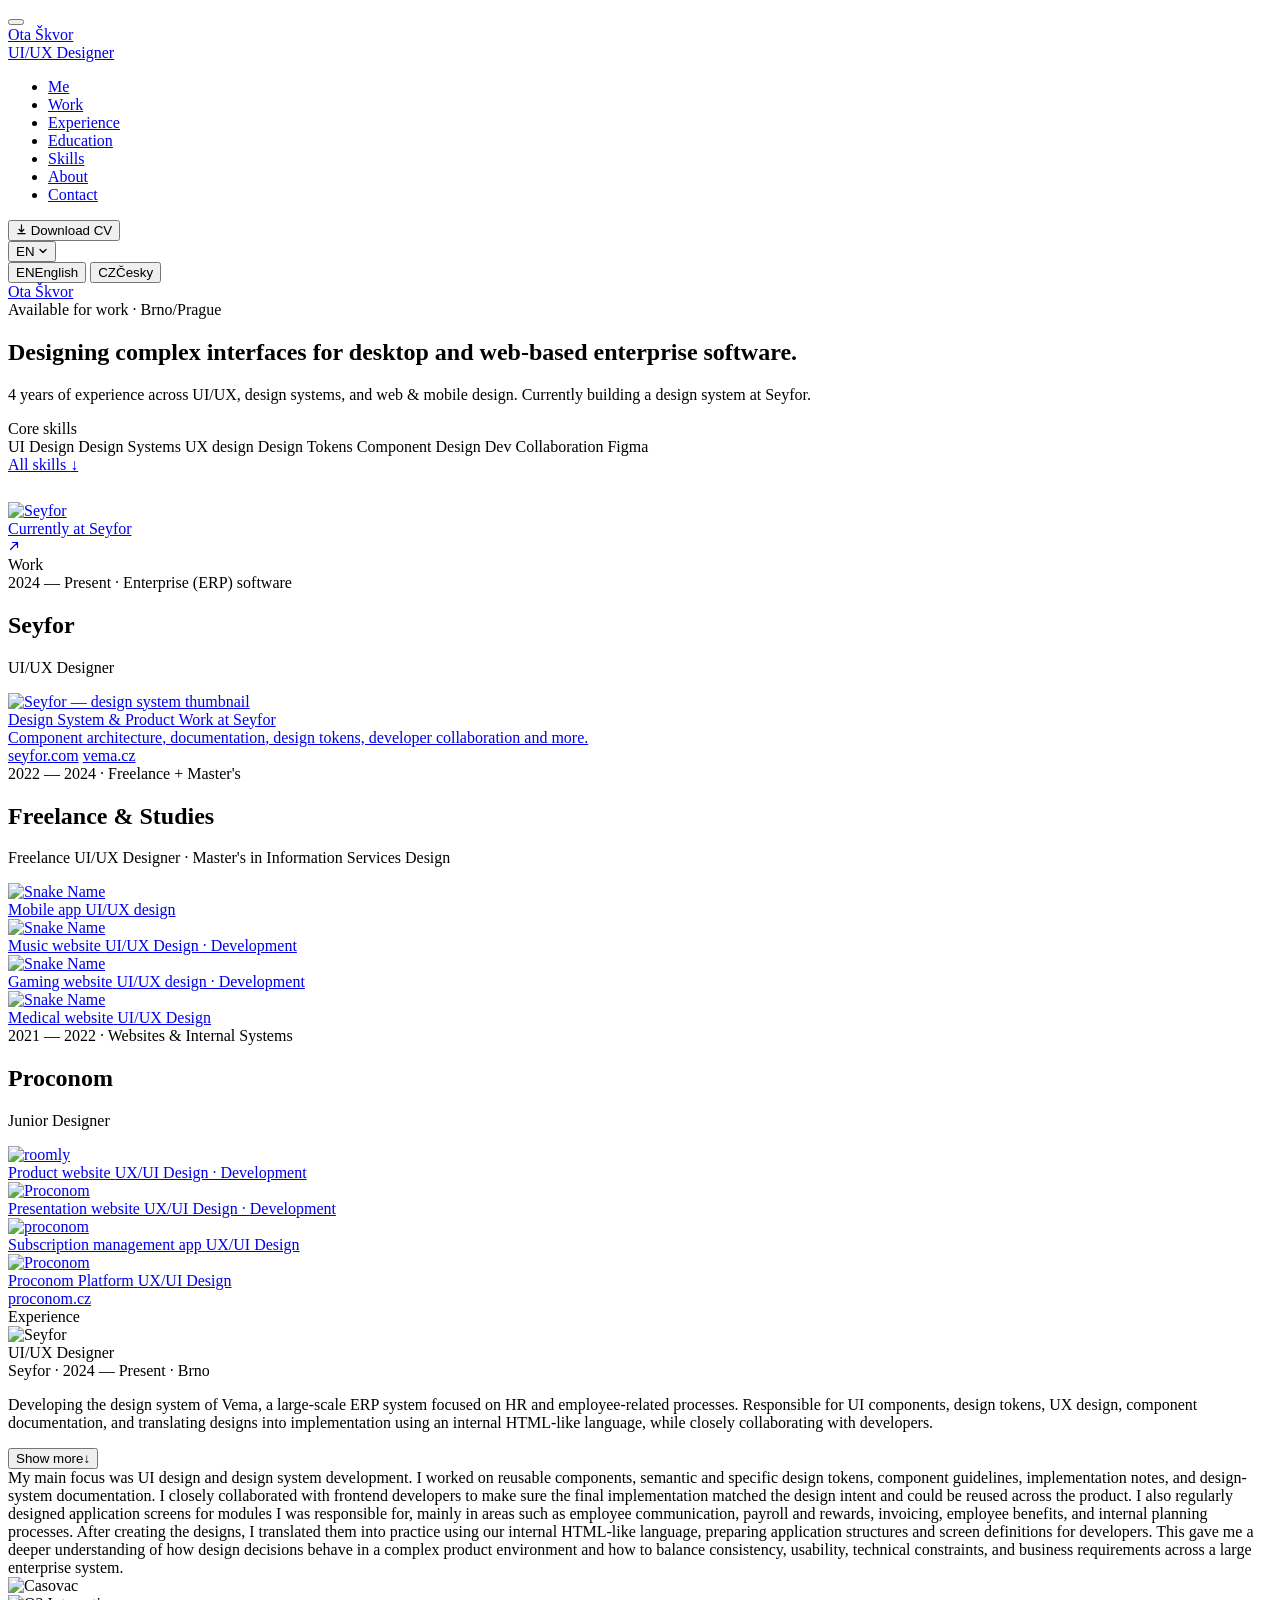
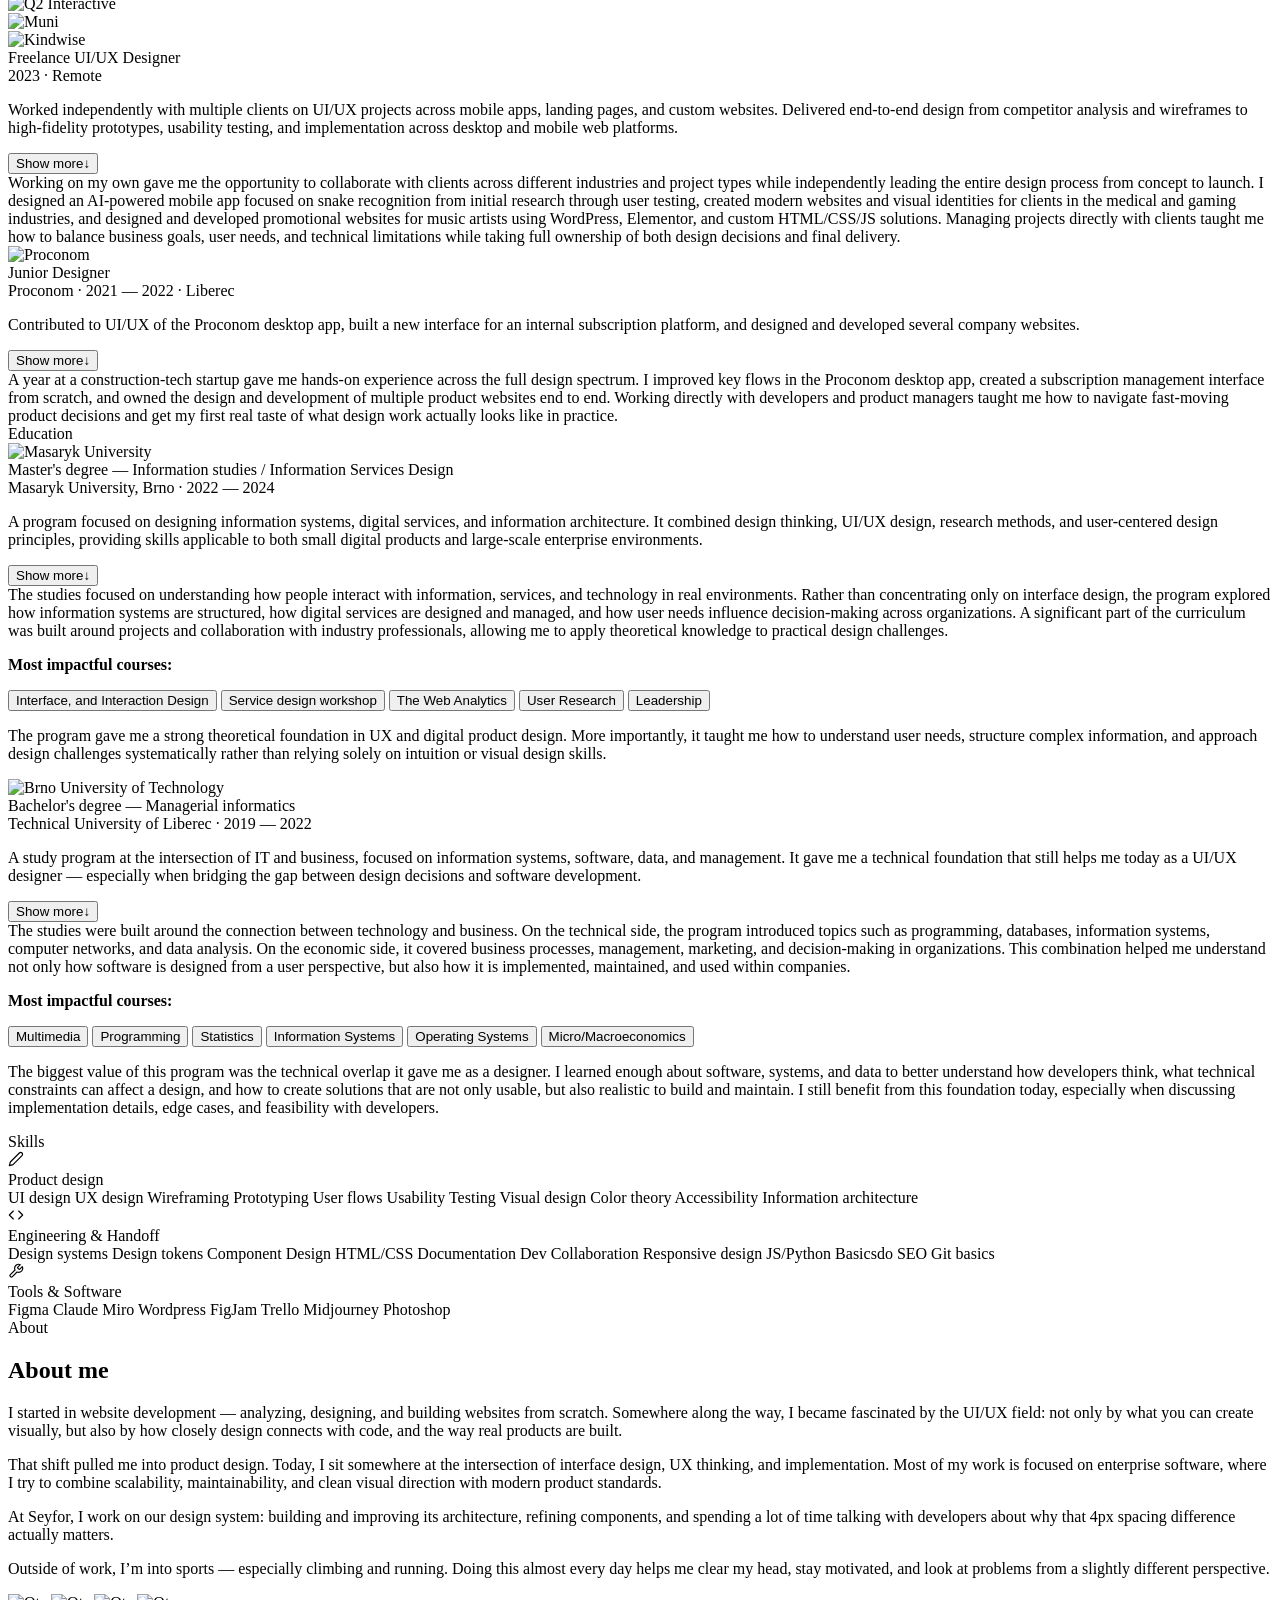
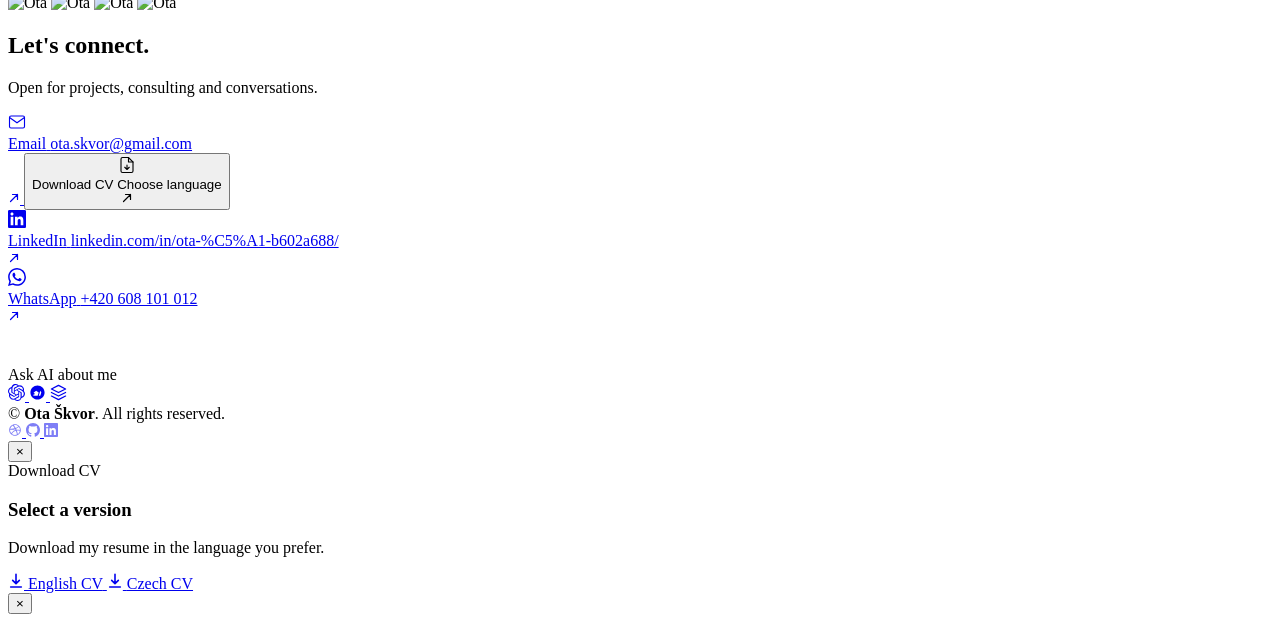
==== index.html @ eeffc577 "test" ====
<!DOCTYPE html>
<html lang="en">
<head>
  <meta charset="UTF-8" />
  <meta name="viewport" content="width=device-width, initial-scale=1.0" />
  <title>Ota Škvor — UI/UX Designer</title>
  <meta name="description" content="UI/UX designer with 4+ years of experience. Currently at Seyfor. Specialising in design systems, UI/UX for enterprise software." />
  <link rel="preconnect" href="https://fonts.googleapis.com" />
  <link rel="preconnect" href="https://fonts.gstatic.com" crossorigin />
  <link href="https://fonts.googleapis.com/css2?family=DM+Sans:ital,opsz,wght@0,9..40,400;0,9..40,500;0,9..40,600;1,9..40,400&family=DM+Serif+Display:ital@0;1&display=swap" rel="stylesheet" />
  <link rel="stylesheet" href="css/style.css" />
</head>
<body>

<button class="mob-toggle" id="mobToggle" aria-label="Open menu">
  <span></span><span></span><span></span>
</button>

<aside class="sidebar" id="sidebar">
  <a href="index.html" class="sidebar-logo">
    <span class="sidebar-logo-text">Ota Škvor</span><br>
    <span class="sidebar-logo-sub">UI/UX Designer</span>
  </a>
  <ul class="sidebar-nav">
    <li><a href="#intro" class="active">Me</a></li>
    <li><a href="#work">Work</a></li>
    <li><a href="#experience">Experience</a></li>
    <li><a href="#education">Education</a></li>
    <li><a href="#skills">Skills</a></li>
    <li><a href="#about">About</a></li>
    <li><a href="#contact">Contact</a></li>
  </ul>
  <div class="sidebar-divider"></div>
  <div class="sidebar-bottom">
    <button type="button" class="btn-cv-download" id="cvTriggerSidebar">
      <svg width="11" height="11" viewBox="0 0 12 12" fill="none"><path d="M6 1v7M3.5 6l2.5 2.5L8.5 6M2 10.5h8" stroke="currentColor" stroke-width="1.3" stroke-linecap="round" stroke-linejoin="round"/></svg>
      <span class="cv-trigger-label">Download CV</span>
    </button>
    <div class="lang-dropdown" id="langDropdown">
      <button class="lang-dropdown-trigger" id="langTrigger" aria-haspopup="true" aria-expanded="false">
        <span class="lang-flag" id="langFlag">EN</span>
        <svg class="lang-chevron" width="10" height="10" viewBox="0 0 10 10" fill="none"><path d="M2 3.5L5 6.5L8 3.5" stroke="currentColor" stroke-width="1.3" stroke-linecap="round" stroke-linejoin="round"/></svg>
      </button>
      <div class="lang-dropdown-menu" id="langMenu" role="menu">
        <button class="lang-option active" data-lang="en" role="menuitem">
          <span>EN</span><span class="lang-option-label">English</span>
        </button>
        <button class="lang-option" data-lang="cs" role="menuitem">
          <span>CZ</span><span class="lang-option-label">Česky</span>
        </button>
      </div>
    </div>
  </div>
</aside>

<div class="main-content">

  <!-- ========== HERO ========== -->
  <section class="hero" id="intro">
    <div class="container">
      <a href="index.html" class="mob-logo" id="mobLogo" aria-label="Ota Škvor — home">
        <span class="mob-logo-text">Ota Škvor</span>
      </a>
      <div class="hero-layout">

        <!-- SINGLE COLUMN — heading + sub + skills + employer -->
        <div class="hero-left reveal">
          <div class="hero-badge">Available for projects · Brno</div>
          <h1>I design products that feel&nbsp;<span class="hero-underline">obvious</span> for technology that&nbsp;isn't</h1>
          <p class="hero-sub">
            4+ years across enterprise software, design systems, and UI/UX. I bridge the gap between complex tech and people who just need it to work. Currently building a design system at Seyfor.
          </p>

          <!-- Skills compact — inline below subtitle -->
          <div class="hero-right reveal reveal-delay-1" style="margin-bottom:1.75rem;">
            <div class="hero-skills-compact">
              <div class="hero-skills-title">Core skills</div>
              <div class="hero-skill-row">
                <span class="hero-skill-tag key" data-tooltip-key="skill_ui_design">UI Design</span>
                <span class="hero-skill-tag key" data-tooltip-key="skill_design_systems">Design Systems</span>
                <span class="hero-skill-tag" data-tooltip-key="skill_ux_design">UX design</span>
                <span class="hero-skill-tag" data-tooltip-key="skill_design_tokens">Design Tokens</span>
                <span class="hero-skill-tag" data-tooltip-key="skill_component_libraries">Component Design</span>
                <span class="hero-skill-tag" data-tooltip-key="skill_dev_collaboration">Dev Collaboration</span>
                <span class="hero-skill-tag light" data-tooltip-key="skill_figma">Figma</span>
              </div>
              <a href="#skills" class="hero-skills-more">All skills <span>↓</span></a>
            </div>
          </div>
          <!-- Decorative arrow removed -->

          <a href="https://www.seyfor.com/" target="_blank" class="hero-employer">
            <img src="img/seyfor-logo.png" alt="Seyfor" class="hero-employer-logo" />
            <div class="hero-employer-text">
              <span class="hero-employer-label">Currently at</span>
              <span class="hero-employer-name">Seyfor</span>
            </div>
            <svg class="hero-employer-arrow" width="12" height="12" viewBox="0 0 12 12" fill="none"><path d="M2.5 9.5L9.5 2.5M9.5 2.5H4.5M9.5 2.5V7.5" stroke="currentColor" stroke-width="1.2" stroke-linecap="round" stroke-linejoin="round"/></svg>
          </a>
        </div>

      </div>
    </div>
  </section>

  <!-- ========== WORK ========== -->
  <section id="work">
    <div class="container">
      <div class="section-label reveal">Work</div>

      <div class="timeline">

        <!-- 1. SEYFOR -->
        <div class="t-item current">
          <div class="t-dot-wrap"><div class="t-dot"></div></div>
          <div class="t-body">
            <div class="t-epoch">2022 — Present · Enterprise software</div>
            <h2 class="t-title">Seyfor</h2>
            <p class="t-role">UI/UX Designer</p>
            <a href="pages/seyfor.html" class="t-card">
              <div class="t-card-img">
                <img src="img/seyfor-thumbnail.png" alt="Seyfor — design system thumbnail" />
              </div>
              <div class="t-card-body">
                <div class="t-card-title">Design System &amp; Product Work at Seyfor</div>
                <div class="t-card-desc">Component architecture, documentation, design tokens, developer collaboration and more.</div>
              </div>
            </a>
            <div class="t-links">
              <!-- <a href="pages/seyfor.html" class="tl-btn primary">View work</a> -->
              <a href="https://www.seyfor.com" target="_blank" class="tl-btn">seyfor.com</a>
              <a href="https://www.vema.cz/" target="_blank" class="tl-btn" data-tooltip-key="tooltip_vema">vema.cz</a>
            </div>
          </div>
        </div>

        <!-- 2. FREELANCE -->
        <div class="t-item">
          <div class="t-dot-wrap"><div class="t-dot"></div></div>
          <div class="t-body">
            <div class="t-epoch">2022 — 2024 · Freelance + Master's</div>
            <h2 class="t-title">Freelance &amp; Studies</h2>
            <p class="t-role">Freelance Product Designer · Master's in UX Design</p>
            <div class="mini-projects">
              <a href="pages/case/snake-name.html" class="mini-proj">
                <div class="mini-proj-img"><img src="img/index-snake.png" alt="Snake Name" /></div>
                <div class="mini-proj-info">
                  <span class="mini-proj-name">Mobile app</span>
                  <span class="mini-proj-type">UI/UX design</span>
                </div>
              </a>
              <a href="pages/case/music-website.html" class="mini-proj">
                <div class="mini-proj-img"><img src="img/index-casovac.png" alt="Snake Name" /></div>
                <div class="mini-proj-info">
                  <span class="mini-proj-name">Music website</span>
                  <span class="mini-proj-type">UI/UX Design · Development</span>
                </div>
              </a>
              <a href="pages/case/gaming-website.html" class="mini-proj mini-proj-more">
                <div class="mini-proj-img"><img src="img/index-cs2.png" alt="Snake Name" /></div>
                <div class="mini-proj-info">
                  <span class="mini-proj-name">Gaming website</span>
                  <span class="mini-proj-type">UI/UX design · Development</span>
                </div>
              </a>
              <a href="pages/case/medical-website.html" class="mini-proj">
                <div class="mini-proj-img"><img src="img/index-medical.png" alt="Snake Name" /></div>
                <div class="mini-proj-info">
                  <span class="mini-proj-name">Medical website</span>
                  <span class="mini-proj-type">UI/UX Design</span>
                </div>
              </a>
            </div>
            <!-- <div class="t-links">
              <a href="pages/freelance.html" class="tl-btn primary">All projects</a> 
            </div>-->
          </div>
        </div>

        <!-- 3. PROCONOM -->
        <div class="t-item">
          <div class="t-dot-wrap"><div class="t-dot"></div></div>
          <div class="t-body">
            <div class="t-epoch">2021 — 2022 · Agency</div>
            <h2 class="t-title">Proconom</h2>
            <p class="t-role">UX/UI Designer</p>
            <div class="mini-projects">
              <a href="pages/case/roomly.html" class="mini-proj">
                <div class="mini-proj-img"><img src="img/index-roomly.png" alt="roomly" /></div>
                <div class="mini-proj-info">
                  <span class="mini-proj-name">Product website</span>
                  <span class="mini-proj-type">UX/UI Design · Development</span>
                </div>
              </a>
              <a href="pages/case/proconom-website.html" class="mini-proj">
                <div class="mini-proj-img"><img src="img/index-proconom-web.png" alt="Proconom" /></div>
                <div class="mini-proj-info">
                  <span class="mini-proj-name">Presentation website</span>
                  <span class="mini-proj-type">UX/UI Design · Development</span>
                </div>
              </a>
              <a href="pages/case/subscription-app.html" class="mini-proj">
                <div class="mini-proj-img"><img src="img/index-subscription.png" alt="proconom" /></div>
                <div class="mini-proj-info">
                  <span class="mini-proj-name">Subscription management app</span>
                  <span class="mini-proj-type">UX/UI Design</span>
                </div>
              </a>
              <a href="pages/case/proconom-app.html" class="mini-proj mini-proj-more">
                <div class="mini-proj-img"><img src="img/index-proconom-app.png" alt="Proconom" /></div>
                <div class="mini-proj-info">
                  <span class="mini-proj-name">Proconom Platform</span>
                  <span class="mini-proj-type">UX/UI Design</span>
                </div>
              </a>
            </div>
            <div class="t-links">
              <!--<a href="pages/proconom.html" class="tl-btn primary">All projects</a>-->
              <a href="https://www.proconom.cz" target="_blank" class="tl-btn">proconom.cz</a>
            </div>
          </div>
        </div>

      </div>
    </div>
  </section>

  <!-- ========== EXPERIENCE ========== -->
  <section id="experience">
    <div class="container">
      <div class="section-label reveal">Experience</div>
      <div class="exp-list">
        <div class="exp-item reveal" data-expand-key="expand_seyfor">
          <div class="exp-logo"><img src="img/seyfor-logo.svg" alt="Seyfor" /></div>
          <div class="exp-info">
            <div class="exp-role">UX/UI Designer</div>
            <div class="exp-company-row">Seyfor · 2024 — Present · Brno</div>
            <p class="exp-desc">Developing the design system of Vema, a large-scale ERP system focused on HR and employee-related processes. Responsible for UI components, design tokens, UX design, component documentation, and translating designs into implementation using an internal HTML-like language, while closely collaborating with developers.</p>
          </div>
        </div>
        <div class="exp-item reveal reveal-delay-1" data-expand-key="expand_freelance">
          <div class="exp-logo multi-logo four-logos">
            <div><img src="img/casovac-logo.svg" alt="Casovac" /></div>
            <div><img src="img/Q2interactive-logo.png" alt="Q2 Interactive" /></div>
            <div><img src="img/muni-logo.svg" alt="Muni" /></div>
            <div><img src="img/Kindwise-logo.svg" alt="Kindwise" /></div>
          </div>
          <div class="exp-info">
            <div class="exp-role">Freelance Product Designer</div>
            <div class="exp-company-row">Self-employed · 2023 — 2024 · Remote</div>
            <p class="exp-desc">Worked independently with multiple clients on UI/UX projects across mobile apps, landing pages, and custom websites. Delivered end-to-end design from competitor analysis and wireframes to high-fidelity prototypes, usability testing, and implementation across desktop and mobile web platforms.</p>
          </div>
        </div>
        <div class="exp-item reveal reveal-delay-2" data-expand-key="expand_proconom">
          <div class="exp-logo"><img src="img/Proconom-logo.svg" alt="Proconom" /></div>
          <div class="exp-info">
            <div class="exp-role">UX/UI Designer</div>
            <div class="exp-company-row">Proconom · 2021 — 2022 · Liberec</div>
            <p class="exp-desc">Contributed to UI/UX of the Proconom desktop app, built a new interface for an internal subscription platform, and designed and developed several company websites.</p>
          </div>
        </div>
      </div>
    </div>
  </section>

  <!-- ========== EDUCATION ========== -->
  <section id="education">
    <div class="container">
      <div class="section-label reveal">Education</div>
      <div class="edu-list">
        <div class="edu-item reveal" data-expand-key="expand_master">
          <div class="edu-icon"><img src="img/muni-logo.svg" alt="Masaryk University" /></div>
          <div>
            <div class="edu-degree">Master's degree — Information studies / Information Services Design</div>
            <div class="edu-school">Masaryk University, Brno · 2022 — 2024</div>
            <p class="edu-desc">A program focused on designing information systems, digital services, and information architecture. It combined design thinking, UI/UX design, research methods, and user-centered design principles, providing skills applicable to both small digital products and large-scale enterprise environments.</p>
          </div>
        </div>
        <div class="edu-item reveal reveal-delay-1" data-expand-key="expand_bachelor">
          <div class="edu-icon"><img src="img/tul-logo.svg" alt="Brno University of Technology" /></div>
          <div>
            <div class="edu-degree">Bachelor's degree — Managerial informatics</div>
            <div class="edu-school">Brno University of Technology · 2019 — 2022</div>
            <p class="edu-desc">A study program at the intersection of IT and business, focused on information systems, software, data, and management. It gave me a technical foundation that still helps me today as a UI/UX designer — especially when bridging the gap between design decisions and software development.</p>
          </div>
        </div>

      </div>
    </div>
  </section>



  <!-- ========== SKILLS ========== -->
  <section id="skills">
    <div class="container">
      <div class="section-label reveal">Skills</div>
      <div class="skills-list">

        <div class="skill-item reveal">
          <div class="skill-icon">
            <svg width="16" height="16" viewBox="0 0 24 24" fill="none" stroke="currentColor" stroke-width="1.75" stroke-linecap="round" stroke-linejoin="round">
              <path d="M17 3a2.828 2.828 0 1 1 4 4L7.5 20.5 2 22l1.5-5.5L17 3z"/>
            </svg>
          </div>
          <div class="skill-info">
            <div class="skill-area">Product Design</div>
            <div class="skill-chips">
              <span class="skill-chip key" data-tooltip-key="skill_ui_design">UI design</span>
              <span class="skill-chip" data-tooltip-key="skill_ux_design">UX design</span>
              <span class="skill-chip" data-tooltip-key="skill_wireframing">Wireframing</span>
              <span class="skill-chip" data-tooltip-key="skill_prototyping">Prototyping</span>
              <span class="skill-chip" data-tooltip-key="skill_user_flows">User flows</span>
              <span class="skill-chip" data-tooltip-key="skill_usability_testing">Usability Testing</span>
              <span class="skill-chip" data-tooltip-key="skill_visual_design">Visual design</span>
              <span class="skill-chip" data-tooltip-key="skill_color_theory">Color theory</span>
              <span class="skill-chip" data-tooltip-key="skill_accessibility">Accessibility</span>
              <span class="skill-chip" data-tooltip-key="skill_information_architecture">Information architecture</span>
            </div>
          </div>
        </div>

        <div class="skill-item reveal reveal-delay-1">
          <div class="skill-icon">
            <svg width="16" height="16" viewBox="0 0 24 24" fill="none" stroke="currentColor" stroke-width="1.75" stroke-linecap="round" stroke-linejoin="round">
              <path d="M16 18l6-6-6-6"/>
              <path d="M8 6L2 12l6 6"/>
            </svg>
          </div>
          <div class="skill-info">
            <div class="skill-area">Design System &amp; Front End</div>
            <div class="skill-chips">
              <span class="skill-chip key" data-tooltip-key="skill_design_systems">Design systems</span>
              <span class="skill-chip key" data-tooltip-key="skill_design_tokens">Design tokens</span>
              <span class="skill-chip key" data-tooltip-key="skill_component_libraries">Component Design</span>
              <span class="skill-chip key" data-tooltip-key="skill_html_css">HTML/CSS</span>
              <span class="skill-chip" data-tooltip-key="skill_documentation">Documentation</span>
              <span class="skill-chip" data-tooltip-key="skill_dev_collaboration">Dev Collaboration</span>
              <span class="skill-chip" data-tooltip-key="skill_responsive_design">Responsive design</span>
              <span class="skill-chip" data-tooltip-key="skill_js_python">JS/Python Basics</span>do
              <span class="skill-chip" data-tooltip-key="skill_seo">SEO</span>
              <span class="skill-chip" data-tooltip-key="skill_git_basics">Git basics</span>
            </div>
          </div>
        </div>

        <div class="skill-item reveal reveal-delay-2">
          <div class="skill-icon">
            <svg width="16" height="16" viewBox="0 0 24 24" fill="none" stroke="currentColor" stroke-width="1.75" stroke-linecap="round" stroke-linejoin="round">
              <path d="M14.7 6.3a1 1 0 0 0 0 1.4l1.6 1.6a1 1 0 0 0 1.4 0l3.77-3.77a6 6 0 0 1-7.94 7.94l-6.91 6.91a2.12 2.12 0 1 1-3-3l6.91-6.91a6 6 0 0 1 7.94-7.94l-3.76 3.76z"/>
            </svg>
          </div>
          <div class="skill-info">
            <div class="skill-area">Tools &amp; Software</div>
            <div class="skill-chips">
              <span class="skill-chip key" data-tooltip-key="skill_figma">Figma</span>
              <span class="skill-chip key" data-tooltip-key="skill_cloude">Claude</span>
              <span class="skill-chip" data-tooltip-key="skill_miro">Miro</span>
              <span class="skill-chip" data-tooltip-key="skill_wordpress">Wordpress</span>
              <span class="skill-chip" data-tooltip-key="skill_figjam">FigJam</span>
              <span class="skill-chip" data-tooltip-key="skill_trello">Trello</span>
              <span class="skill-chip" data-tooltip-key="skill_midjourney">Midjourney</span>
              <span class="skill-chip" data-tooltip-key="skill_photoshop">Photoshop</span>
            </div>
          </div>
        </div>

      </div>
    </div>
  </section>

  <!-- ========== ABOUT ========== -->
  <section id="about">
    <div class="container">
      <div class="section-label reveal">About</div>
      <div class="about-grid">
        <div class="about-text reveal">
          <h2 style="margin-bottom:1.25rem;">About me</h2>
          <p>I started in website development — analyzing, designing, and building websites from scratch. Somewhere along the way, I became fascinated by the UI/UX field: not only by what you can create visually, but also by how closely design connects with code, and the way real products are built.</p>
          <p>That shift pulled me into product design. Today, I sit somewhere at the intersection of interface design, UX thinking, and implementation. Most of my work is focused on enterprise software, where I try to combine scalability, maintainability, and clean visual direction with modern product standards.</p>
          <p>At Seyfor, I work on our design system: building and improving its architecture, refining components, and spending a lot of time talking with developers about why that 4px spacing difference actually matters.</p>
          <p>Outside of work, I’m into sports — especially climbing and running. Doing this almost every day helps me clear my head, stay motivated, and look at problems from a slightly different perspective.</p>
        </div>
        <div class="about-photos reveal reveal-delay-2">
          <img src="img\IMG_3948.webp" alt="Ota" />
          <img src="img\IMG_9931.webp" alt="Ota" />
          <img src="img\IMG_1846.webp" alt="Ota" />
          <img src="img\IMG_0751.webp" alt="Ota" />
        </div>
      </div>
    </div>
  </section>

  <!-- ========== CONTACT ========== -->
  <section class="contact-section" id="contact">
    <div class="container">
      <div class="contact-header reveal">
        <h2 class="contact-title">Let's connect.</h2>
        <p class="contact-sub">I'm open to new opportunities — whether it's a senior product design role, a design system lead position, or a freelance collaboration. If you think there's a fit, reach out.</p>
      </div>
      <div class="contact-actions reveal reveal-delay-1">
        <a href="mailto:ota.skvor@gmail.com" class="contact-action-item">
          <div class="contact-action-icon">
            <svg width="18" height="18" viewBox="0 0 24 24" fill="none"><path d="M4 4h16c1.1 0 2 .9 2 2v12c0 1.1-.9 2-2 2H4c-1.1 0-2-.9-2-2V6c0-1.1.9-2 2-2z" stroke="currentColor" stroke-width="1.5"/><path d="M22 6l-10 7L2 6" stroke="currentColor" stroke-width="1.5"/></svg>
          </div>
          <div class="contact-action-text">
            <span class="contact-action-label">Email</span>
            <span class="contact-action-value">ota.skvor@gmail.com</span>
          </div>
          <svg class="contact-action-arrow" width="12" height="12" viewBox="0 0 12 12" fill="none"><path d="M2.5 9.5L9.5 2.5M9.5 2.5H4.5M9.5 2.5V7.5" stroke="currentColor" stroke-width="1.2" stroke-linecap="round" stroke-linejoin="round"/></svg>
        </a>

        <button type="button" class="contact-action-item" id="cvTriggerContact">
          <div class="contact-action-icon">
            <svg width="18" height="18" viewBox="0 0 24 24" fill="none"><path d="M14 2H6a2 2 0 0 0-2 2v16a2 2 0 0 0 2 2h12a2 2 0 0 0 2-2V8z" stroke="currentColor" stroke-width="1.5"/><path d="M14 2v6h6M12 18v-6M9 15l3 3 3-3" stroke="currentColor" stroke-width="1.5" stroke-linecap="round" stroke-linejoin="round"/></svg>
          </div>
          <div class="contact-action-text">
            <span class="contact-action-label">Download CV</span>
            <span class="contact-action-value" id="cvContactValue">Choose language</span>
          </div>
          <svg class="contact-action-arrow" width="12" height="12" viewBox="0 0 12 12" fill="none"><path d="M2.5 9.5L9.5 2.5M9.5 2.5H4.5M9.5 2.5V7.5" stroke="currentColor" stroke-width="1.2" stroke-linecap="round" stroke-linejoin="round"/></svg>
        </button>

        <a href="https://www.linkedin.com/in/ota-%C5%A1-b602a688/" target="_blank" class="contact-action-item">
          <div class="contact-action-icon">
            <svg width="18" height="18" viewBox="0 0 24 24" fill="currentColor"><path d="M20.447 20.452h-3.554v-5.569c0-1.328-.027-3.037-1.852-3.037-1.853 0-2.136 1.445-2.136 2.939v5.667H9.351V9h3.414v1.561h.046c.477-.9 1.637-1.85 3.37-1.85 3.601 0 4.267 2.37 4.267 5.455v6.286zM5.337 7.433c-1.144 0-2.063-.926-2.063-2.065 0-1.138.92-2.063 2.063-2.063 1.14 0 2.064.925 2.064 2.063 0 1.139-.925 2.065-2.064 2.065zm1.782 13.019H3.555V9h3.564v11.452zM22.225 0H1.771C.792 0 0 .774 0 1.729v20.542C0 23.227.792 24 1.771 24h20.451C23.2 24 24 23.227 24 22.271V1.729C24 .774 23.2 0 22.222 0h.003z"/></svg>
          </div>
          <div class="contact-action-text">
            <span class="contact-action-label">LinkedIn</span>
            <span class="contact-action-value">linkedin.com/in/ota-%C5%A1-b602a688/</span>
          </div>
          <svg class="contact-action-arrow" width="12" height="12" viewBox="0 0 12 12" fill="none"><path d="M2.5 9.5L9.5 2.5M9.5 2.5H4.5M9.5 2.5V7.5" stroke="currentColor" stroke-width="1.2" stroke-linecap="round" stroke-linejoin="round"/></svg>
        </a>

        <a href="https://wa.me/420608101012" target="_blank" class="contact-action-item">
          <div class="contact-action-icon">
            <svg width="18" height="18" viewBox="0 0 24 24" fill="currentColor"><path d="M17.472 14.382c-.297-.149-1.758-.867-2.03-.967-.273-.099-.471-.148-.67.15-.197.297-.767.966-.94 1.164-.173.199-.347.223-.644.075-.297-.15-1.255-.463-2.39-1.475-.883-.788-1.48-1.761-1.653-2.059-.173-.297-.018-.458.13-.606.134-.133.298-.347.446-.52.149-.174.198-.298.298-.497.099-.198.05-.371-.025-.52-.075-.149-.669-1.612-.916-2.207-.242-.579-.487-.5-.669-.51-.173-.008-.371-.01-.57-.01-.198 0-.52.074-.792.372-.272.297-1.04 1.016-1.04 2.479 0 1.462 1.065 2.875 1.213 3.074.149.198 2.096 3.2 5.077 4.487.709.306 1.262.489 1.694.625.712.227 1.36.195 1.871.118.571-.085 1.758-.719 2.006-1.413.248-.694.248-1.289.173-1.413-.074-.124-.272-.198-.57-.347m-5.421 7.403h-.004a9.87 9.87 0 0 1-5.031-1.378l-.361-.214-3.741.982.998-3.648-.235-.374a9.86 9.86 0 0 1-1.51-5.26c.001-5.45 4.436-9.884 9.888-9.884 2.64 0 5.122 1.03 6.988 2.898a9.825 9.825 0 0 1 2.893 6.994c-.003 5.45-4.437 9.884-9.885 9.884m8.413-18.297A11.815 11.815 0 0 0 12.05 0C5.495 0 .16 5.335.157 11.892c0 2.096.547 4.142 1.588 5.945L.057 24l6.305-1.654a11.882 11.882 0 0 0 5.683 1.448h.005c6.554 0 11.89-5.335 11.893-11.893a11.821 11.821 0 0 0-3.48-8.413z"/></svg>
          </div>
          <div class="contact-action-text">
            <span class="contact-action-label">WhatsApp</span>
            <span class="contact-action-value">+420 608 101 012</span>
          </div>
          <svg class="contact-action-arrow" width="12" height="12" viewBox="0 0 12 12" fill="none"><path d="M2.5 9.5L9.5 2.5M9.5 2.5H4.5M9.5 2.5V7.5" stroke="currentColor" stroke-width="1.2" stroke-linecap="round" stroke-linejoin="round"/></svg>
        </a>
      </div>

      <div class="ask-ai reveal reveal-delay-2" style="margin-top:2.5rem;">
        <div class="ask-ai-label" data-i18n-key="ask_ai_label">Ask AI about me</div>
        <div class="ai-icons">
          <a href="https://chatgpt.com/?q=Tell+me+about+Ota+%C5%A0kvor+UI+UX+designer" target="_blank" title="ChatGPT">
            <svg width="17" height="17" viewBox="0 0 24 24" fill="none" xmlns="http://www.w3.org/2000/svg"><path d="M22.2819 9.8211a5.9847 5.9847 0 0 0-.5157-4.9108 6.0462 6.0462 0 0 0-6.5098-2.9A6.0651 6.0651 0 0 0 4.9807 4.1818a5.9847 5.9847 0 0 0-3.9977 2.9 6.0462 6.0462 0 0 0 .7427 7.0966 5.98 5.98 0 0 0 .511 4.9107 6.051 6.051 0 0 0 6.5146 2.9001A5.9847 5.9847 0 0 0 13.2599 24a6.0557 6.0557 0 0 0 5.7718-4.2058 5.9894 5.9894 0 0 0 3.9977-2.9001 6.0557 6.0557 0 0 0-.7475-7.0729zm-9.022 12.6081a4.4755 4.4755 0 0 1-2.8764-1.0408l.1419-.0804 4.7783-2.7582a.7948.7948 0 0 0 .3927-.6813v-6.7369l2.02 1.1686a.071.071 0 0 1 .038.052v5.5826a4.504 4.504 0 0 1-4.4945 4.4944zm-9.6607-4.1254a4.4708 4.4708 0 0 1-.5346-3.0137l.142.0852 4.783 2.7582a.7712.7712 0 0 0 .7806 0l5.8428-3.3685v2.3324a.0804.0804 0 0 1-.0332.0615L9.74 19.9502a4.4992 4.4992 0 0 1-6.1408-1.6464zM2.3408 7.8956a4.485 4.485 0 0 1 2.3655-1.9728V11.6a.7664.7664 0 0 0 .3879.6765l5.8144 3.3543-2.0201 1.1685a.0757.0757 0 0 1-.071 0l-4.8303-2.7865A4.504 4.504 0 0 1 2.3408 7.872zm16.5963 3.8558L13.1038 8.364 15.1192 7.2a.0757.0757 0 0 1 .071 0l4.8303 2.7913a4.4944 4.4944 0 0 1-.6765 8.1042v-5.6772a.79.79 0 0 0-.407-.667zm2.0107-3.0231l-.142-.0852-4.7735-2.7818a.7759.7759 0 0 0-.7854 0L9.409 9.2297V6.8974a.0662.0662 0 0 1 .0284-.0615l4.8303-2.7866a4.4992 4.4992 0 0 1 6.6802 4.66zM8.3065 12.863l-2.02-1.1638a.0804.0804 0 0 1-.038-.0567V6.0742a4.4992 4.4992 0 0 1 7.3757-3.4537l-.142.0805L8.704 5.459a.7948.7948 0 0 0-.3927.6813zm1.0976-2.3654l2.602-1.4998 2.6069 1.4998v2.9994l-2.5974 1.4997-2.6067-1.4997Z" fill="currentColor"/></svg>
          </a>
          <a href="https://claude.ai/new?q=Tell+me+about+Ota+%C5%A0kvor+UI+UX+designer" target="_blank" title="Claude">
            <svg width="17" height="17" viewBox="0 0 24 24" fill="none" xmlns="http://www.w3.org/2000/svg"><path d="M11.9999 2C6.47714 2 2 6.47715 2 12.0001C2 17.5229 6.47714 22 11.9999 22C17.5228 22 22 17.5229 22 12.0001C22 6.47715 17.5228 2 11.9999 2ZM8.08618 16.4553L6.61572 12.1339L10.1425 9.63184L13.6694 12.1339L12.1989 16.4553H8.08618ZM14.6247 8.75064L11.9999 6.83203L9.37512 8.75064L11.9999 10.6693L14.6247 8.75064ZM15.9135 9.63184L17.3839 12.1339L15.9135 16.4553H13.8011L15.9135 9.63184ZM8.08618 16.4553H6.11523L7.58569 12.1339L8.08618 16.4553Z" fill="currentColor"/></svg>
          </a>
          <a href="https://www.perplexity.ai/search?q=Ota+%C5%A0kvor+designer" target="_blank" title="Perplexity">
            <svg width="17" height="17" viewBox="0 0 24 24" fill="none" xmlns="http://www.w3.org/2000/svg"><path d="M12 2L2 7l10 5 10-5-10-5zM2 17l10 5 10-5M2 12l10 5 10-5" stroke="currentColor" stroke-width="1.8" stroke-linecap="round" stroke-linejoin="round"/></svg>
          </a>
        </div>
      </div>
    </div>
  </section>

  <footer class="site-footer">
    <div class="footer-grid-bg"></div>
    <div class="footer-inner">
      <span class="footer-copy">© <strong>Ota Škvor</strong>. All rights reserved.</span>
      <div class="footer-social">
        <a href="https://dribbble.com/Ota_skvor" target="_blank" title="Dribbble">
          <svg width="14" height="14" viewBox="0 0 24 24" fill="currentColor" style="opacity:0.5;"><path d="M12 2C6.48 2 2 6.48 2 12s4.48 10 10 10 10-4.48 10-10S17.52 2 12 2zm6.605 4.61a8.502 8.502 0 0 1 1.93 5.314c-.281-.054-3.101-.629-5.943-.271-.065-.141-.12-.293-.184-.445a25.416 25.416 0 0 0-.564-1.236c3.145-1.28 4.577-3.124 4.761-3.362zM12 3.475c2.17 0 4.154.813 5.662 2.148-.152.216-1.443 1.941-4.48 3.08-1.399-2.57-2.95-4.675-3.189-5A8.687 8.687 0 0 1 12 3.475zm-3.633.803a53.896 53.896 0 0 1 3.167 4.935c-3.992 1.063-7.517 1.04-7.896 1.04a8.581 8.581 0 0 1 4.729-5.975zM3.453 12.01v-.26c.37.01 4.512.065 8.775-1.215.25.477.477.965.694 1.453-.109.033-.228.065-.336.098-4.404 1.42-6.747 5.303-6.942 5.629a8.522 8.522 0 0 1-2.19-5.705zM12 20.547a8.482 8.482 0 0 1-5.239-1.8c.152-.315 1.888-3.656 6.703-5.337.022-.01.033-.01.054-.022a35.32 35.32 0 0 1 1.823 6.475 8.4 8.4 0 0 1-3.341.684zm4.761-1.465c-.086-.52-.542-3.015-1.659-6.084 2.679-.423 5.022.271 5.314.369a8.468 8.468 0 0 1-3.655 5.715z"/></svg>
        </a>
        <a href="https://github.com/otaskvor-create/" target="_blank" title="GitHub">
          <svg width="14" height="14" viewBox="0 0 24 24" fill="currentColor" style="opacity:0.5;"><path d="M12 0c-6.626 0-12 5.373-12 12 0 5.302 3.438 9.8 8.207 11.387.599.111.793-.261.793-.577v-2.234c-3.338.726-4.033-1.416-4.033-1.416-.546-1.387-1.333-1.756-1.333-1.756-1.089-.745.083-.729.083-.729 1.205.084 1.839 1.237 1.839 1.237 1.07 1.834 2.807 1.304 3.492.997.107-.775.418-1.305.762-1.604-2.665-.305-5.467-1.334-5.467-5.931 0-1.311.469-2.381 1.236-3.221-.124-.303-.535-1.524.117-3.176 0 0 1.008-.322 3.301 1.23.957-.266 1.983-.399 3.003-.404 1.02.005 2.047.138 3.006.404 2.291-1.552 3.297-1.23 3.297-1.23.653 1.653.242 2.874.118 3.176.77.84 1.235 1.911 1.235 3.221 0 4.609-2.807 5.624-5.479 5.921.43.372.823 1.102.823 2.222v3.293c0 .319.192.694.801.576 4.765-1.589 8.199-6.086 8.199-11.386 0-6.627-5.373-12-12-12z"/></svg>
        </a>
        <a href="https://www.linkedin.com/in/ota-%C5%A1-b602a688/" target="_blank" title="LinkedIn">
          <svg width="14" height="14" viewBox="0 0 24 24" fill="currentColor" style="opacity:0.5;"><path d="M20.447 20.452h-3.554v-5.569c0-1.328-.027-3.037-1.852-3.037-1.853 0-2.136 1.445-2.136 2.939v5.667H9.351V9h3.414v1.561h.046c.477-.9 1.637-1.85 3.37-1.85 3.601 0 4.267 2.37 4.267 5.455v6.286zM5.337 7.433c-1.144 0-2.063-.926-2.063-2.065 0-1.138.92-2.063 2.063-2.063 1.14 0 2.064.925 2.064 2.063 0 1.139-.925 2.065-2.064 2.065zm1.782 13.019H3.555V9h3.564v11.452zM22.225 0H1.771C.792 0 0 .774 0 1.729v20.542C0 23.227.792 24 1.771 24h20.451C23.2 24 24 23.227 24 22.271V1.729C24 .774 23.2 0 22.222 0h.003z"/></svg>
        </a>
      </div>
    </div>
  </footer>

  <div class="cv-modal-backdrop" id="cvModal" role="dialog" aria-modal="true" aria-labelledby="cvModalTitle" tabindex="-1">
    <div class="cv-modal-card" role="document">
      <button type="button" class="cv-modal-close" id="cvModalClose" aria-label="Close download options">×</button>
      <div class="cv-modal-header">
        <span class="cv-modal-badge" id="cvModalBadge">Download CV</span>
        <h3 class="cv-modal-title" id="cvModalTitle">Choose version</h3>
        <p class="cv-modal-copy" id="cvModalCopy">Select the CV version you want to download.</p>
      </div>
      <div class="cv-modal-actions">
        <a href="./other/resume-ota-skvor-en.pdf" target="_blank" class="cv-modal-btn primary" id="cvBtnEn">
          <svg width="16" height="16" viewBox="0 0 12 12" fill="none" aria-hidden="true"><path d="M6 1v6M3.5 5.5l2.5 2.5 2.5-2.5M2 10.5h8" stroke="currentColor" stroke-width="1.2" stroke-linecap="round" stroke-linejoin="round"/></svg>
          <span id="cvBtnEnLabel">English CV</span>
        </a>
        <a href="/other/resume-ota-skvor-cs.pdf" target="_blank" class="cv-modal-btn secondary" id="cvBtnCs">
          <svg width="16" height="16" viewBox="0 0 12 12" fill="none" aria-hidden="true"><path d="M6 1v6M3.5 5.5l2.5 2.5 2.5-2.5M2 10.5h8" stroke="currentColor" stroke-width="1.2" stroke-linecap="round" stroke-linejoin="round"/></svg>
          <span id="cvBtnCsLabel">Czech CV</span>
        </a>
      </div>
    </div>
  </div>

</div>

<script src="js/main.js"></script>
</body>
</html>
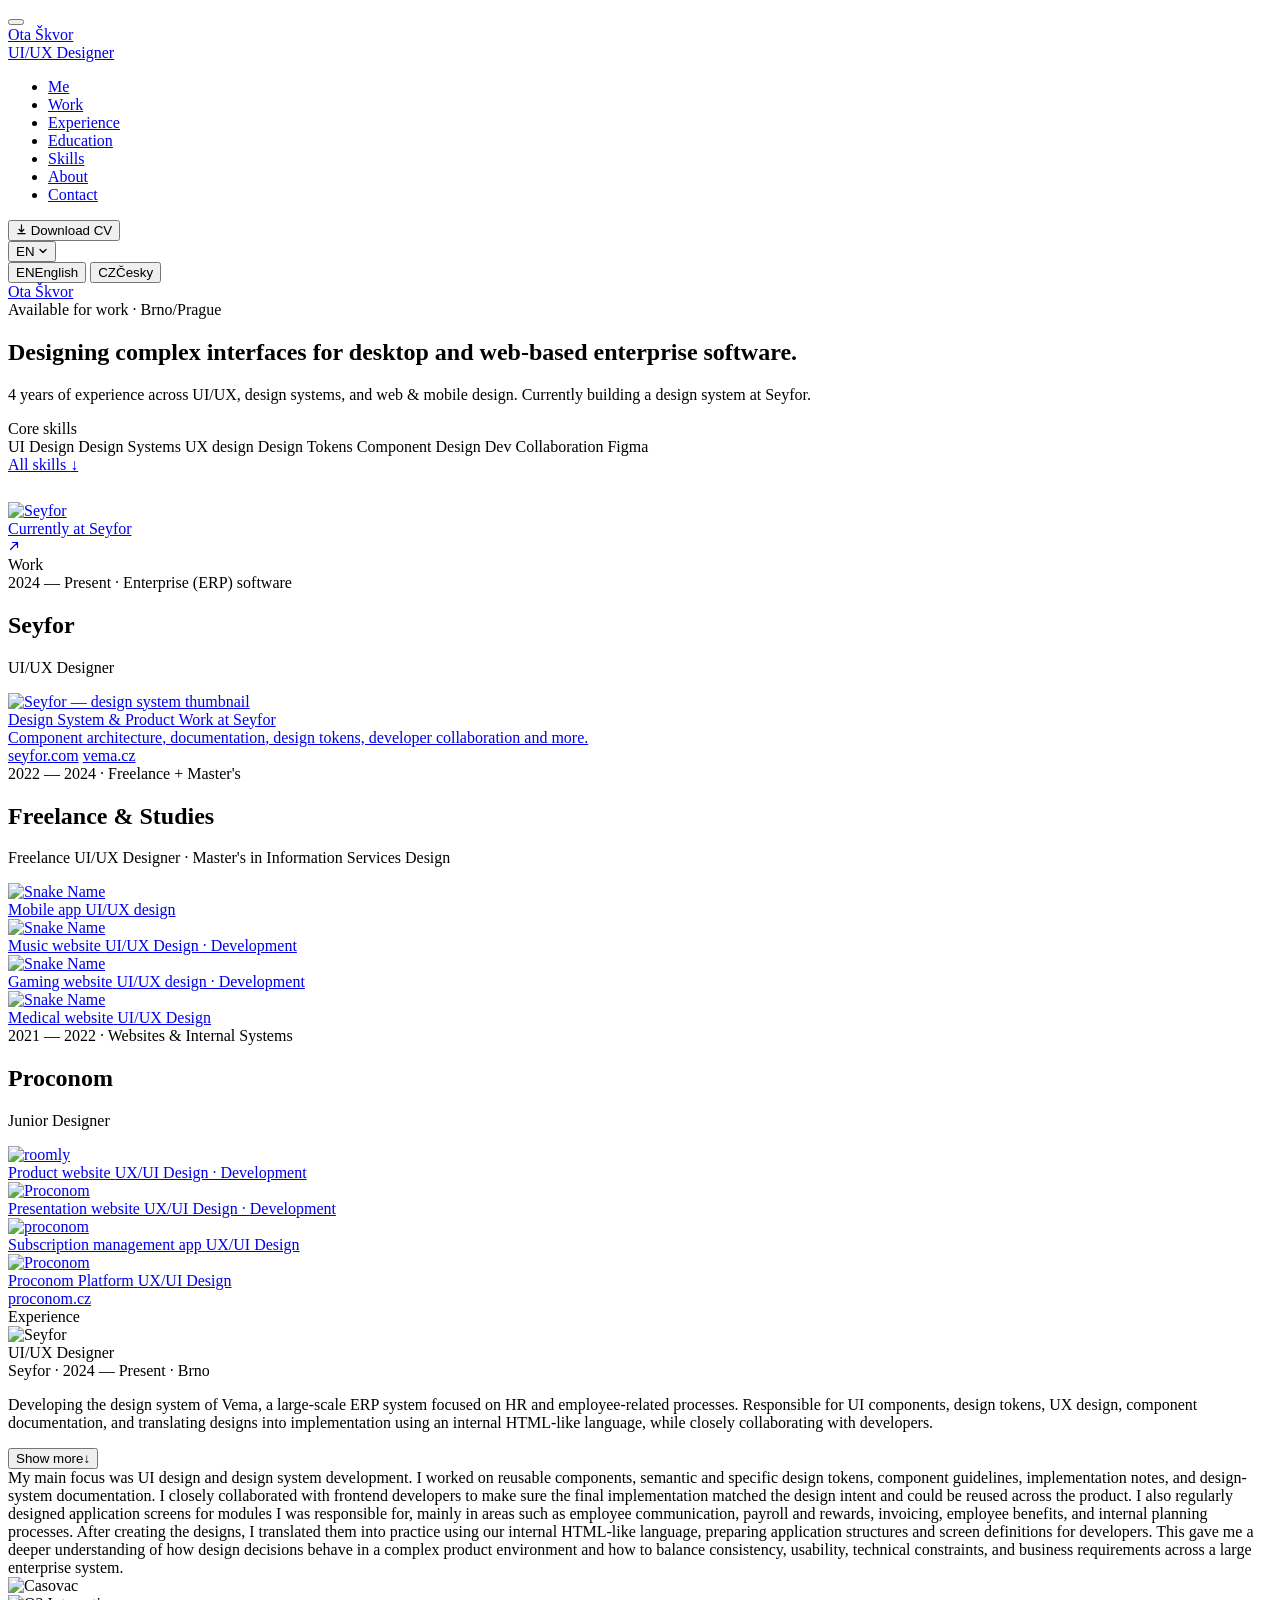
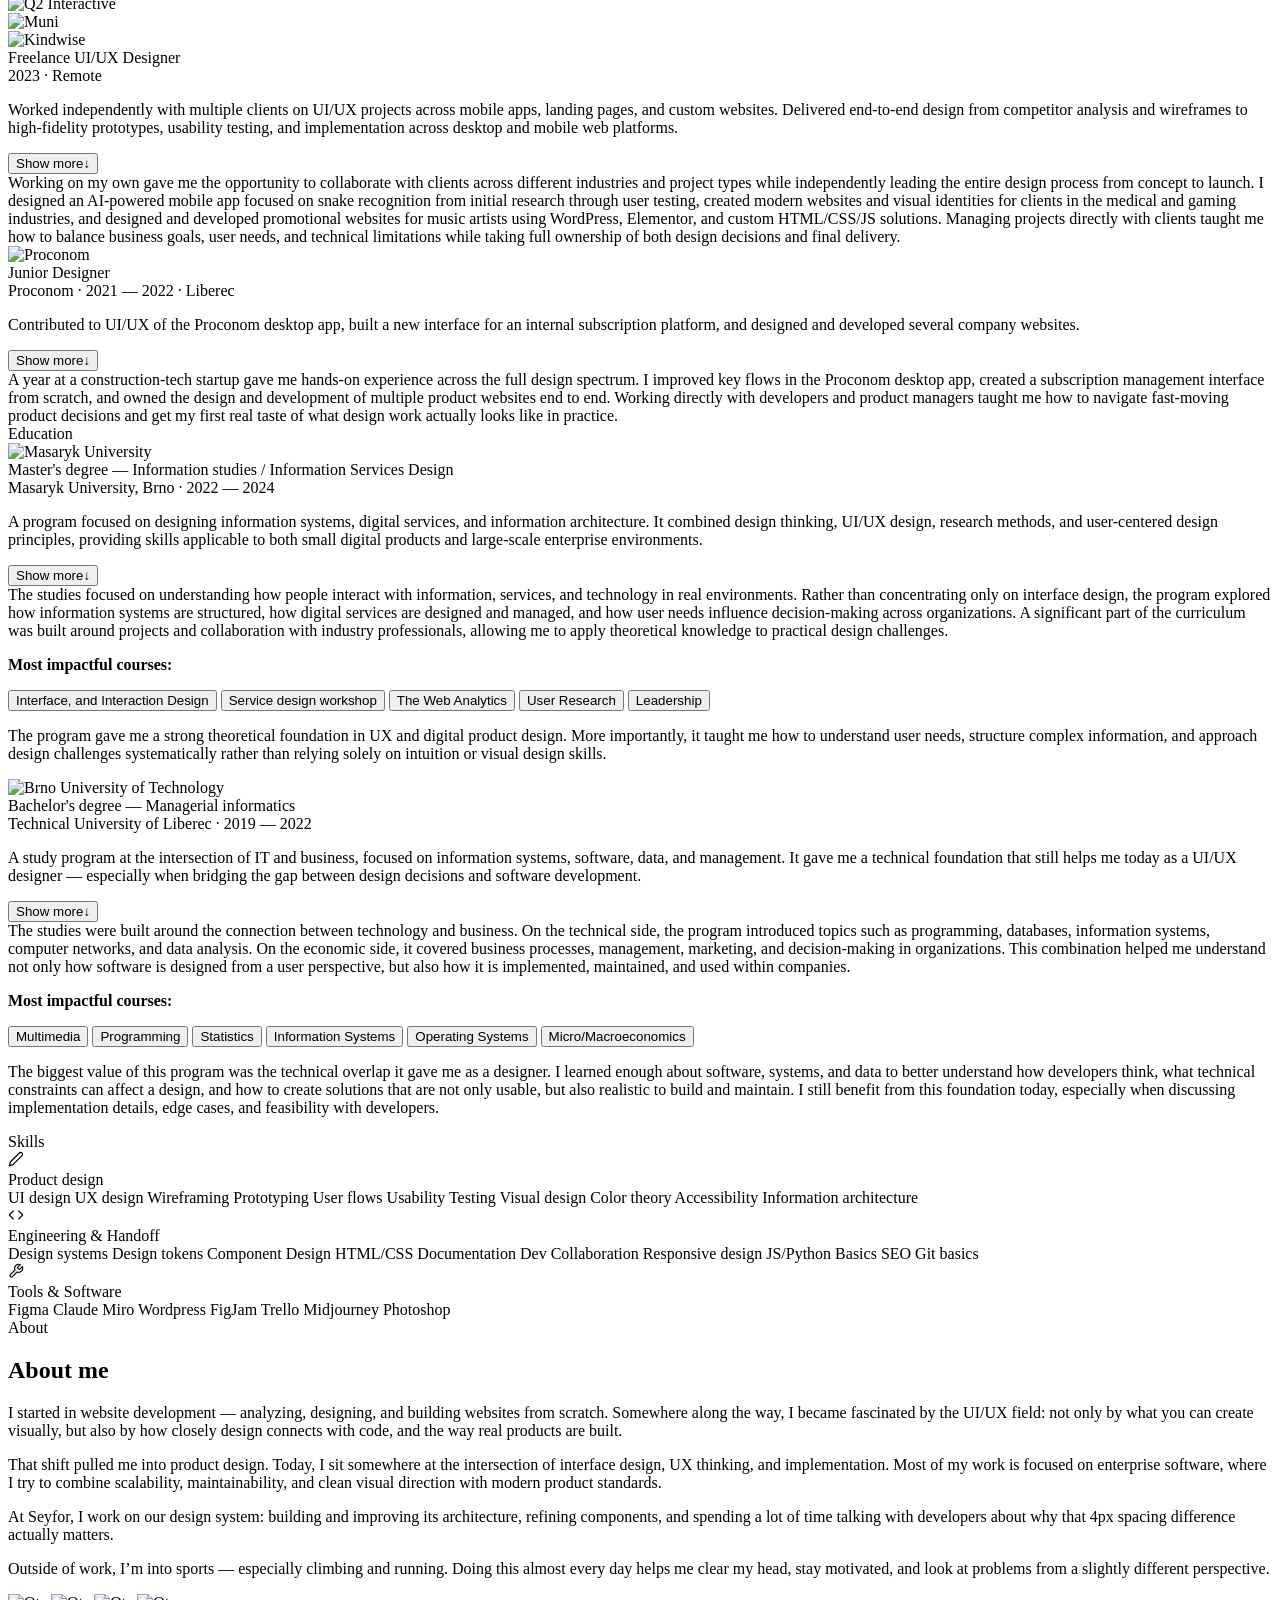
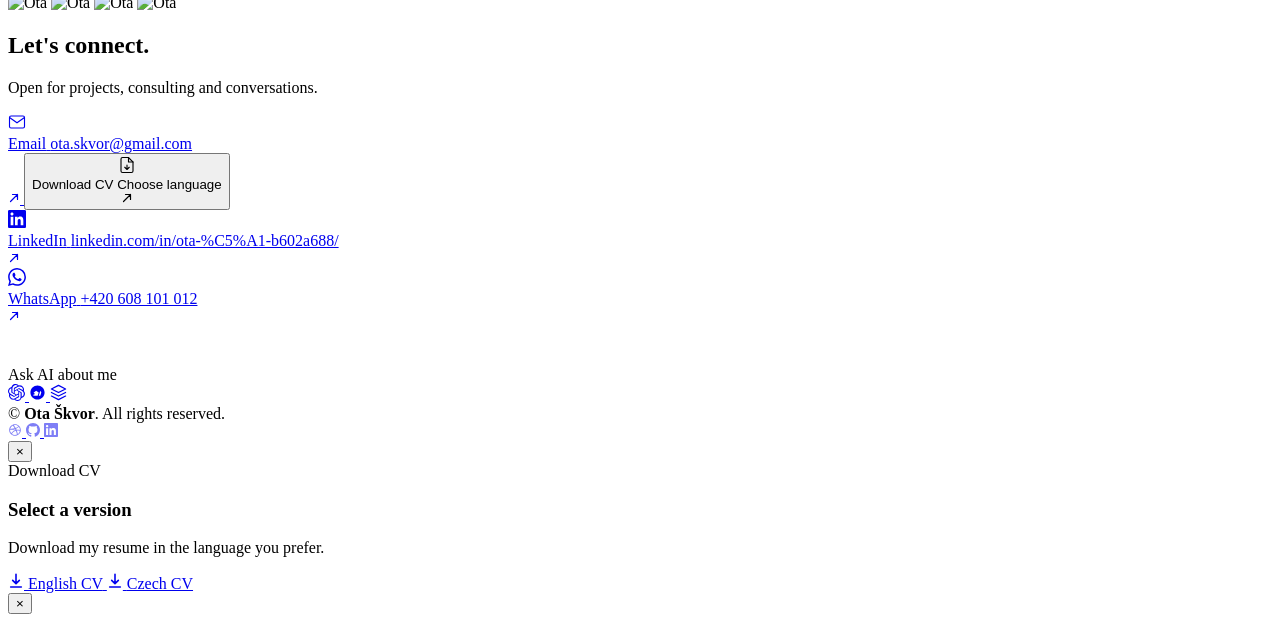
==== commit 27f9ded5: "fix" ====
--- a/index.html
+++ b/index.html
@@ -9,6 +9,10 @@
   <link rel="preconnect" href="https://fonts.gstatic.com" crossorigin />
   <link href="https://fonts.googleapis.com/css2?family=DM+Sans:ital,opsz,wght@0,9..40,400;0,9..40,500;0,9..40,600;1,9..40,400&family=DM+Serif+Display:ital@0;1&display=swap" rel="stylesheet" />
   <link rel="stylesheet" href="css/style.css" />
+  <link rel="apple-touch-icon" sizes="180x180" href="./other/favicon_io/apple-touch-icon.png">
+  <link rel="icon" type="image/png" sizes="32x32" href="./other/favicon_io/favicon-32x32.png">
+  <link rel="icon" type="image/png" sizes="16x16" href="./other/favicon_io/favicon-16x16.png">
+  <link rel="manifest" href="./other/favicon_io/site.webmanifest">
 </head>
 <body>
 
@@ -337,7 +341,7 @@
               <span class="skill-chip" data-tooltip-key="skill_documentation">Documentation</span>
               <span class="skill-chip" data-tooltip-key="skill_dev_collaboration">Dev Collaboration</span>
               <span class="skill-chip" data-tooltip-key="skill_responsive_design">Responsive design</span>
-              <span class="skill-chip" data-tooltip-key="skill_js_python">JS/Python Basics</span>do
+              <span class="skill-chip" data-tooltip-key="skill_js_python">JS/Python Basics</span>
               <span class="skill-chip" data-tooltip-key="skill_seo">SEO</span>
               <span class="skill-chip" data-tooltip-key="skill_git_basics">Git basics</span>
             </div>
@@ -492,7 +496,7 @@
           <svg width="16" height="16" viewBox="0 0 12 12" fill="none" aria-hidden="true"><path d="M6 1v6M3.5 5.5l2.5 2.5 2.5-2.5M2 10.5h8" stroke="currentColor" stroke-width="1.2" stroke-linecap="round" stroke-linejoin="round"/></svg>
           <span id="cvBtnEnLabel">English CV</span>
         </a>
-        <a href="/other/resume-ota-skvor-cs.pdf" target="_blank" class="cv-modal-btn secondary" id="cvBtnCs">
+        <a href="./other\resume-ota-skvor-cs.pdf" target="_blank" class="cv-modal-btn secondary" id="cvBtnCs">
           <svg width="16" height="16" viewBox="0 0 12 12" fill="none" aria-hidden="true"><path d="M6 1v6M3.5 5.5l2.5 2.5 2.5-2.5M2 10.5h8" stroke="currentColor" stroke-width="1.2" stroke-linecap="round" stroke-linejoin="round"/></svg>
           <span id="cvBtnCsLabel">Czech CV</span>
         </a>
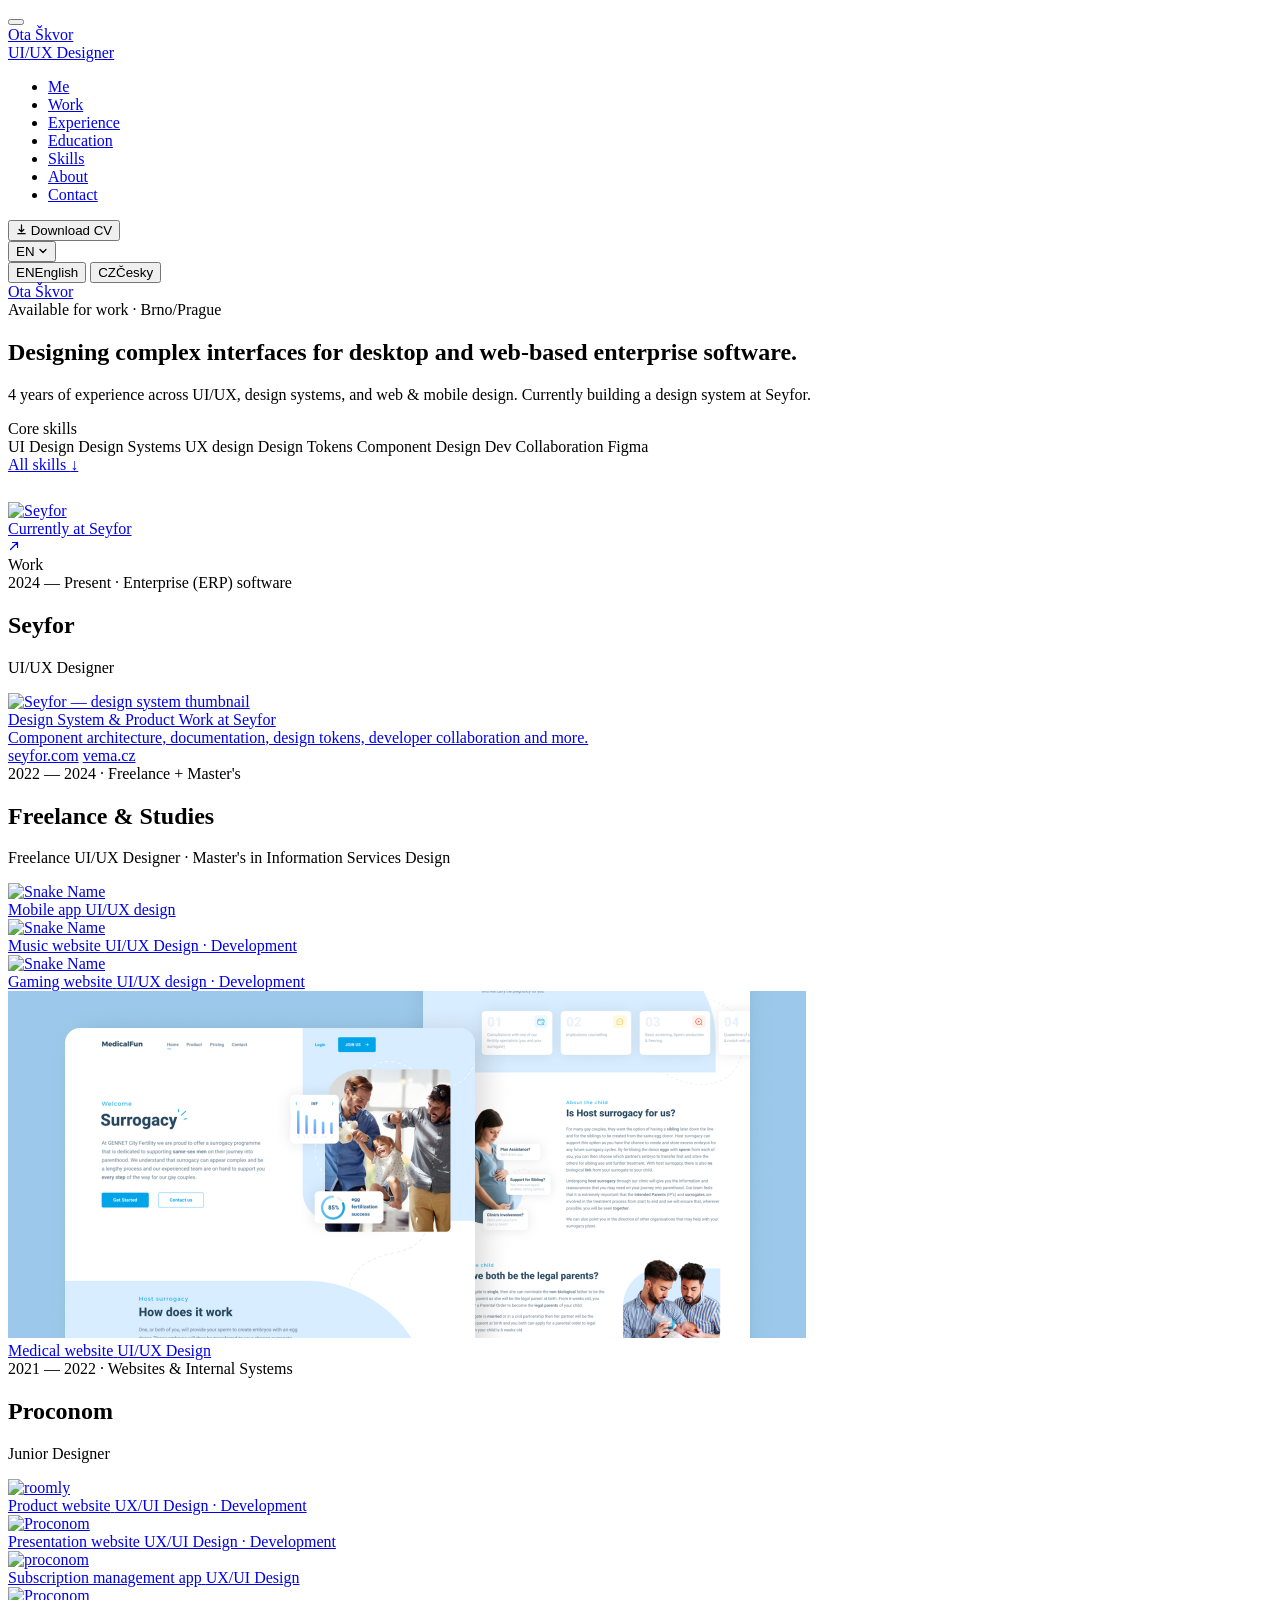
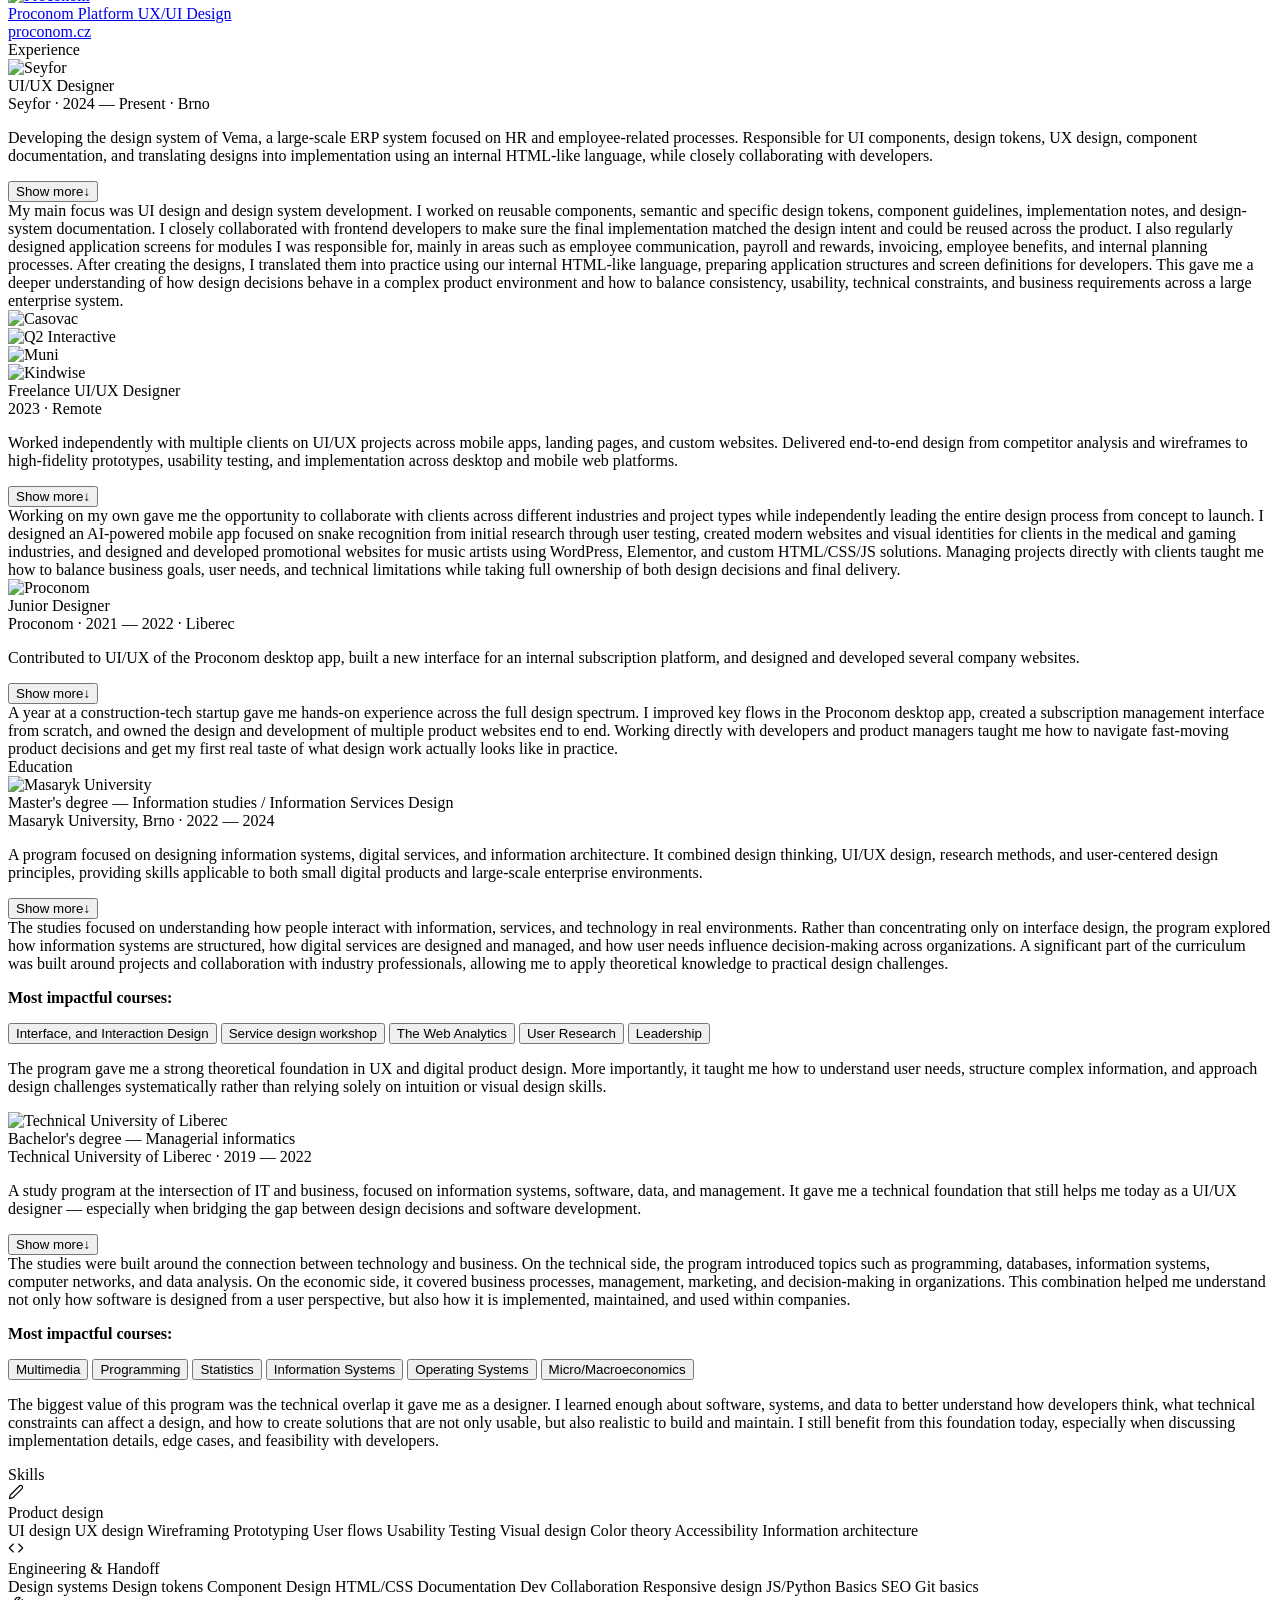
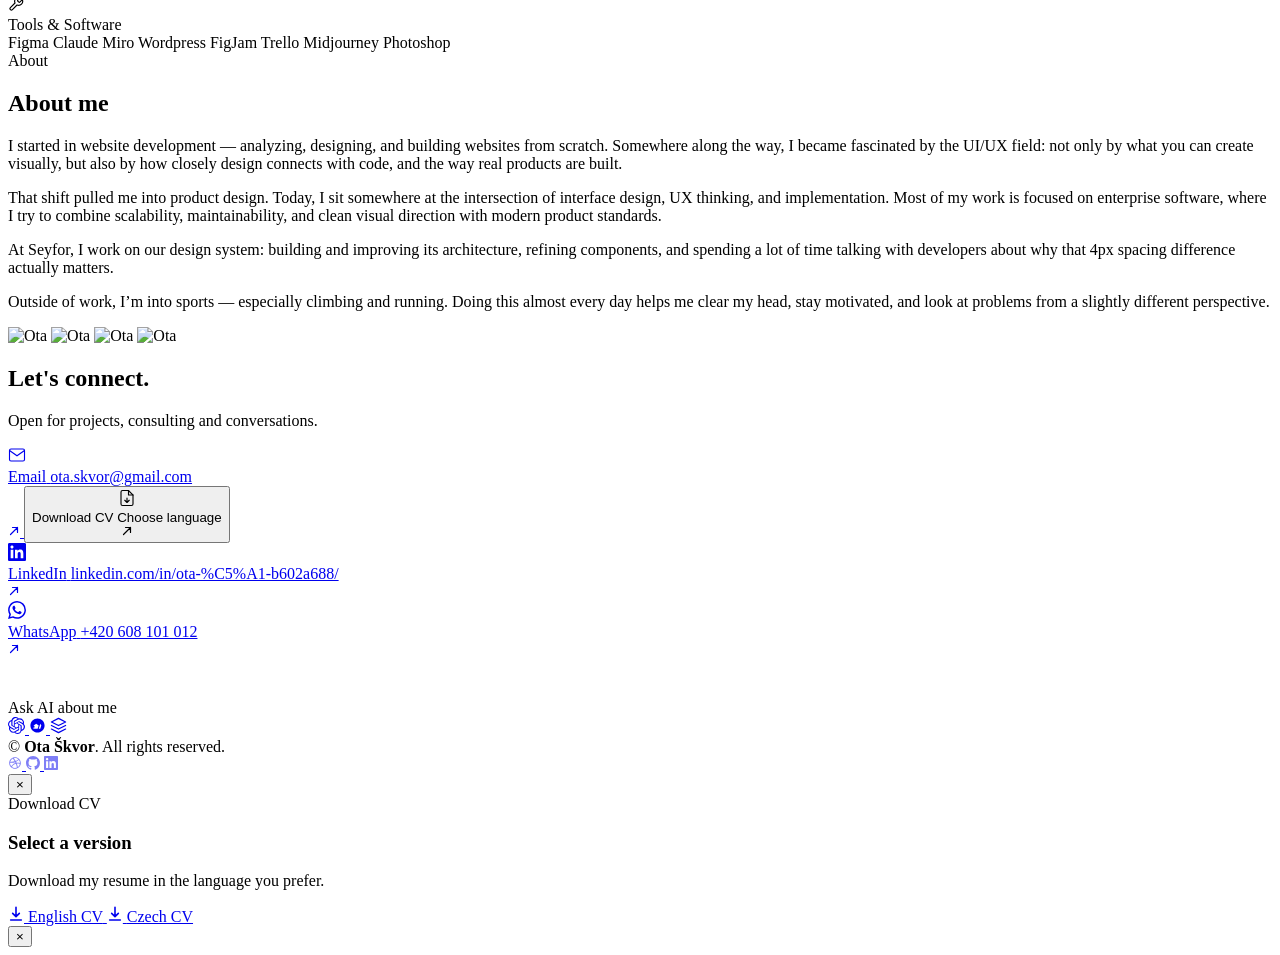
==== commit 2a7a38dd: "update" ====
--- a/index.html
+++ b/index.html
@@ -281,10 +281,10 @@
           </div>
         </div>
         <div class="edu-item reveal reveal-delay-1" data-expand-key="expand_bachelor">
-          <div class="edu-icon"><img src="img/tul-logo.svg" alt="Brno University of Technology" /></div>
+          <div class="edu-icon"><img src="img/tul-logo.svg" alt="Technical University of Liberec" /></div>
           <div>
             <div class="edu-degree">Bachelor's degree — Managerial informatics</div>
-            <div class="edu-school">Brno University of Technology · 2019 — 2022</div>
+            <div class="edu-school">Technical University of Liberec · 2019 — 2022</div>
             <p class="edu-desc">A study program at the intersection of IT and business, focused on information systems, software, data, and management. It gave me a technical foundation that still helps me today as a UI/UX designer — especially when bridging the gap between design decisions and software development.</p>
           </div>
         </div>
@@ -483,27 +483,27 @@
     </div>
   </footer>
 
-  <div class="cv-modal-backdrop" id="cvModal" role="dialog" aria-modal="true" aria-labelledby="cvModalTitle" tabindex="-1">
-    <div class="cv-modal-card" role="document">
-      <button type="button" class="cv-modal-close" id="cvModalClose" aria-label="Close download options">×</button>
-      <div class="cv-modal-header">
-        <span class="cv-modal-badge" id="cvModalBadge">Download CV</span>
-        <h3 class="cv-modal-title" id="cvModalTitle">Choose version</h3>
-        <p class="cv-modal-copy" id="cvModalCopy">Select the CV version you want to download.</p>
-      </div>
-      <div class="cv-modal-actions">
-        <a href="./other/resume-ota-skvor-en.pdf" target="_blank" class="cv-modal-btn primary" id="cvBtnEn">
-          <svg width="16" height="16" viewBox="0 0 12 12" fill="none" aria-hidden="true"><path d="M6 1v6M3.5 5.5l2.5 2.5 2.5-2.5M2 10.5h8" stroke="currentColor" stroke-width="1.2" stroke-linecap="round" stroke-linejoin="round"/></svg>
-          <span id="cvBtnEnLabel">English CV</span>
-        </a>
-        <a href="./other\resume-ota-skvor-cs.pdf" target="_blank" class="cv-modal-btn secondary" id="cvBtnCs">
-          <svg width="16" height="16" viewBox="0 0 12 12" fill="none" aria-hidden="true"><path d="M6 1v6M3.5 5.5l2.5 2.5 2.5-2.5M2 10.5h8" stroke="currentColor" stroke-width="1.2" stroke-linecap="round" stroke-linejoin="round"/></svg>
-          <span id="cvBtnCsLabel">Czech CV</span>
-        </a>
-      </div>
+</div>
+
+<div class="cv-modal-backdrop" id="cvModal" role="dialog" aria-modal="true" aria-labelledby="cvModalTitle" tabindex="-1">
+  <div class="cv-modal-card" role="document">
+    <button type="button" class="cv-modal-close" id="cvModalClose" aria-label="Close download options">×</button>
+    <div class="cv-modal-header">
+      <span class="cv-modal-badge" id="cvModalBadge">Download CV</span>
+      <h3 class="cv-modal-title" id="cvModalTitle">Choose version</h3>
+      <p class="cv-modal-copy" id="cvModalCopy">Select the CV version you want to download.</p>
+    </div>
+    <div class="cv-modal-actions">
+      <a href="./other/resume-ota-skvor-en.pdf" target="_blank" class="cv-modal-btn primary" id="cvBtnEn">
+        <svg width="16" height="16" viewBox="0 0 12 12" fill="none" aria-hidden="true"><path d="M6 1v6M3.5 5.5l2.5 2.5 2.5-2.5M2 10.5h8" stroke="currentColor" stroke-width="1.2" stroke-linecap="round" stroke-linejoin="round"/></svg>
+        <span id="cvBtnEnLabel">English CV</span>
+      </a>
+      <a href="./other\resume-ota-skvor-cs.pdf" target="_blank" class="cv-modal-btn secondary" id="cvBtnCs">
+        <svg width="16" height="16" viewBox="0 0 12 12" fill="none" aria-hidden="true"><path d="M6 1v6M3.5 5.5l2.5 2.5 2.5-2.5M2 10.5h8" stroke="currentColor" stroke-width="1.2" stroke-linecap="round" stroke-linejoin="round"/></svg>
+        <span id="cvBtnCsLabel">Czech CV</span>
+      </a>
     </div>
   </div>
-
 </div>
 
 <script src="js/main.js"></script>
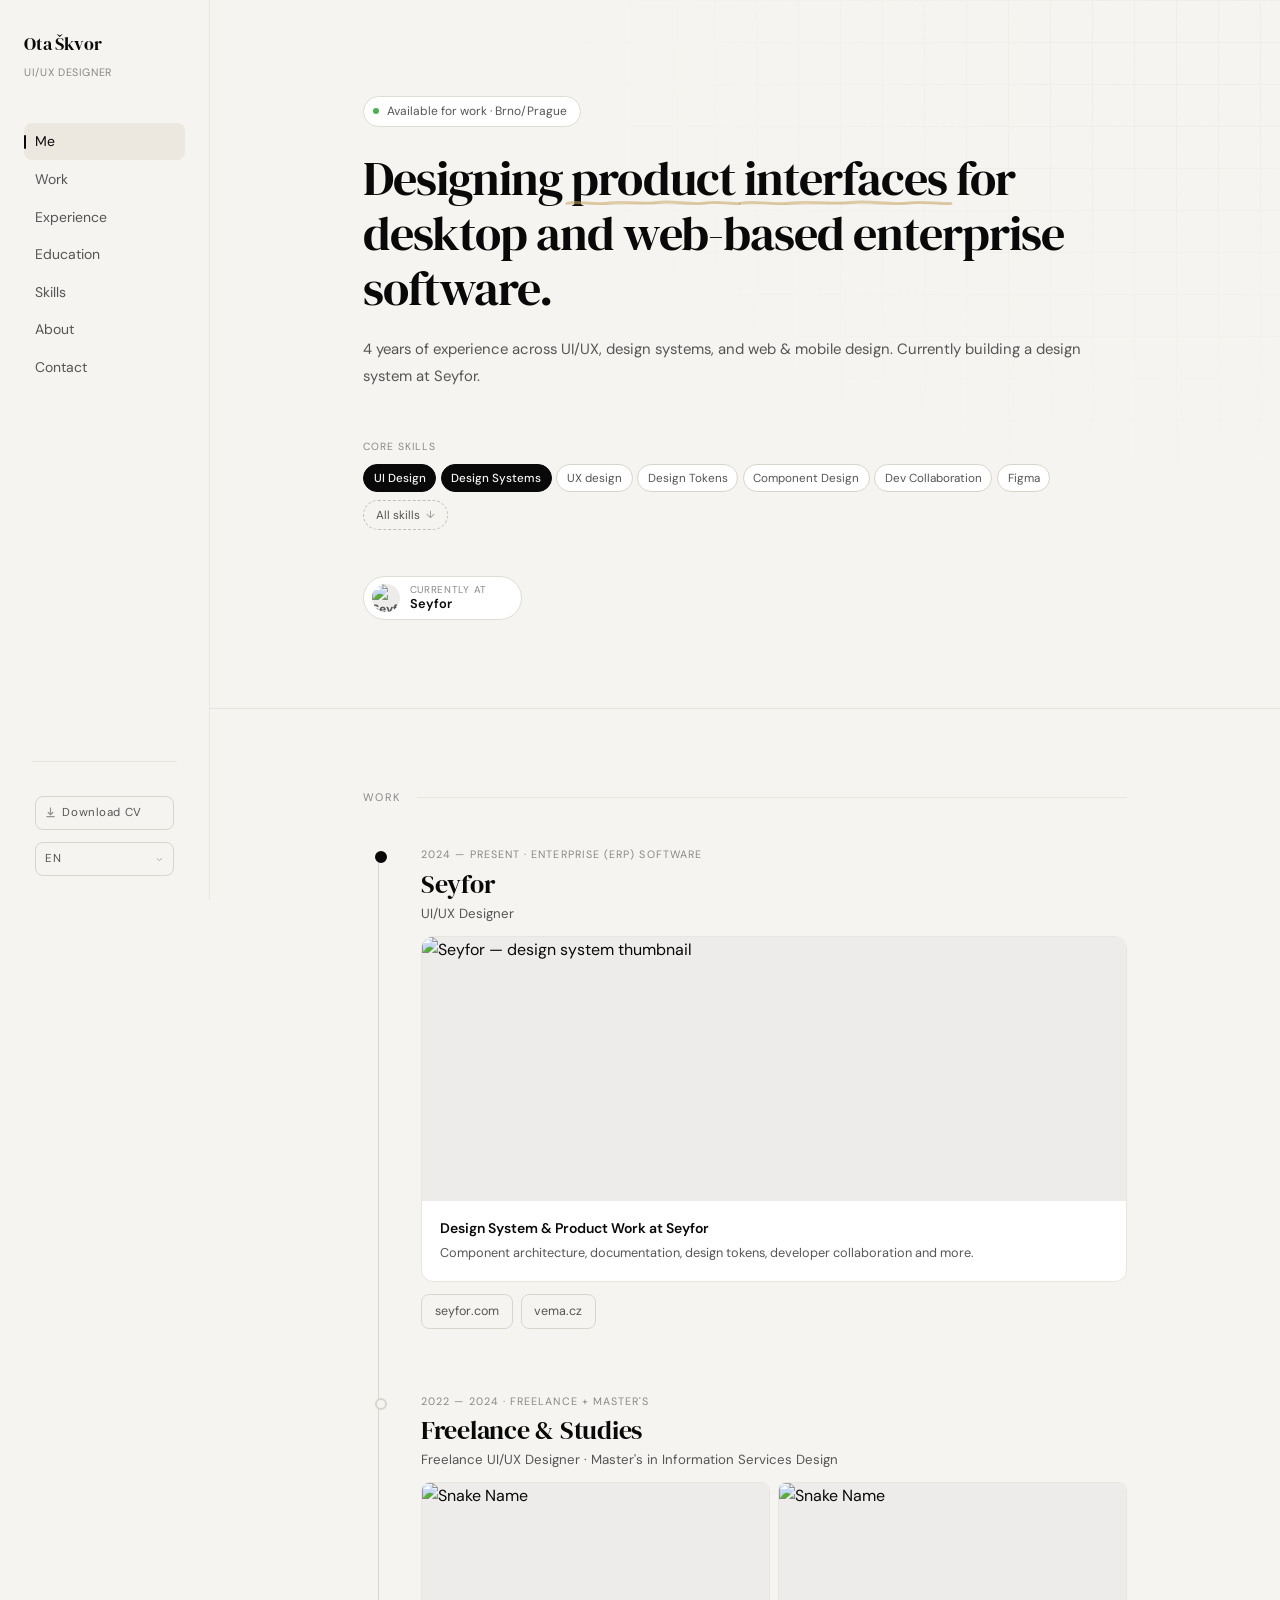
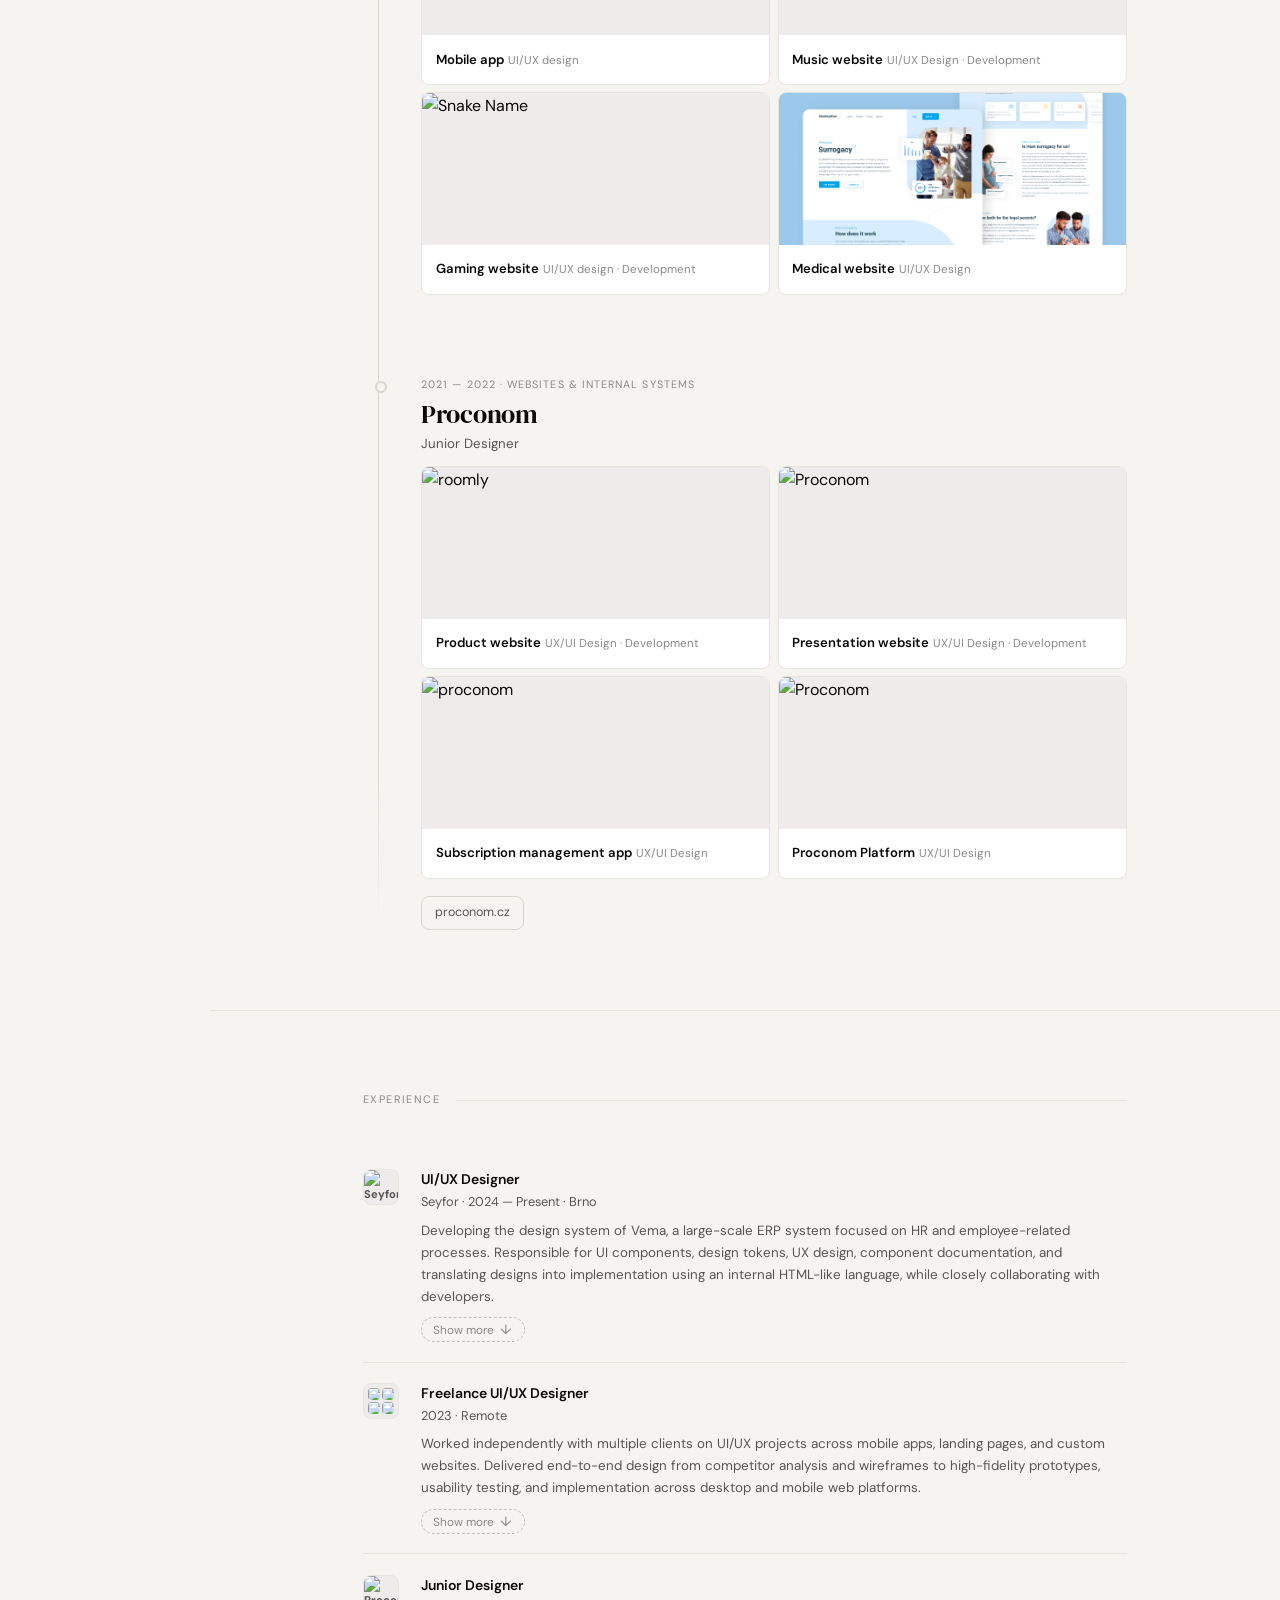
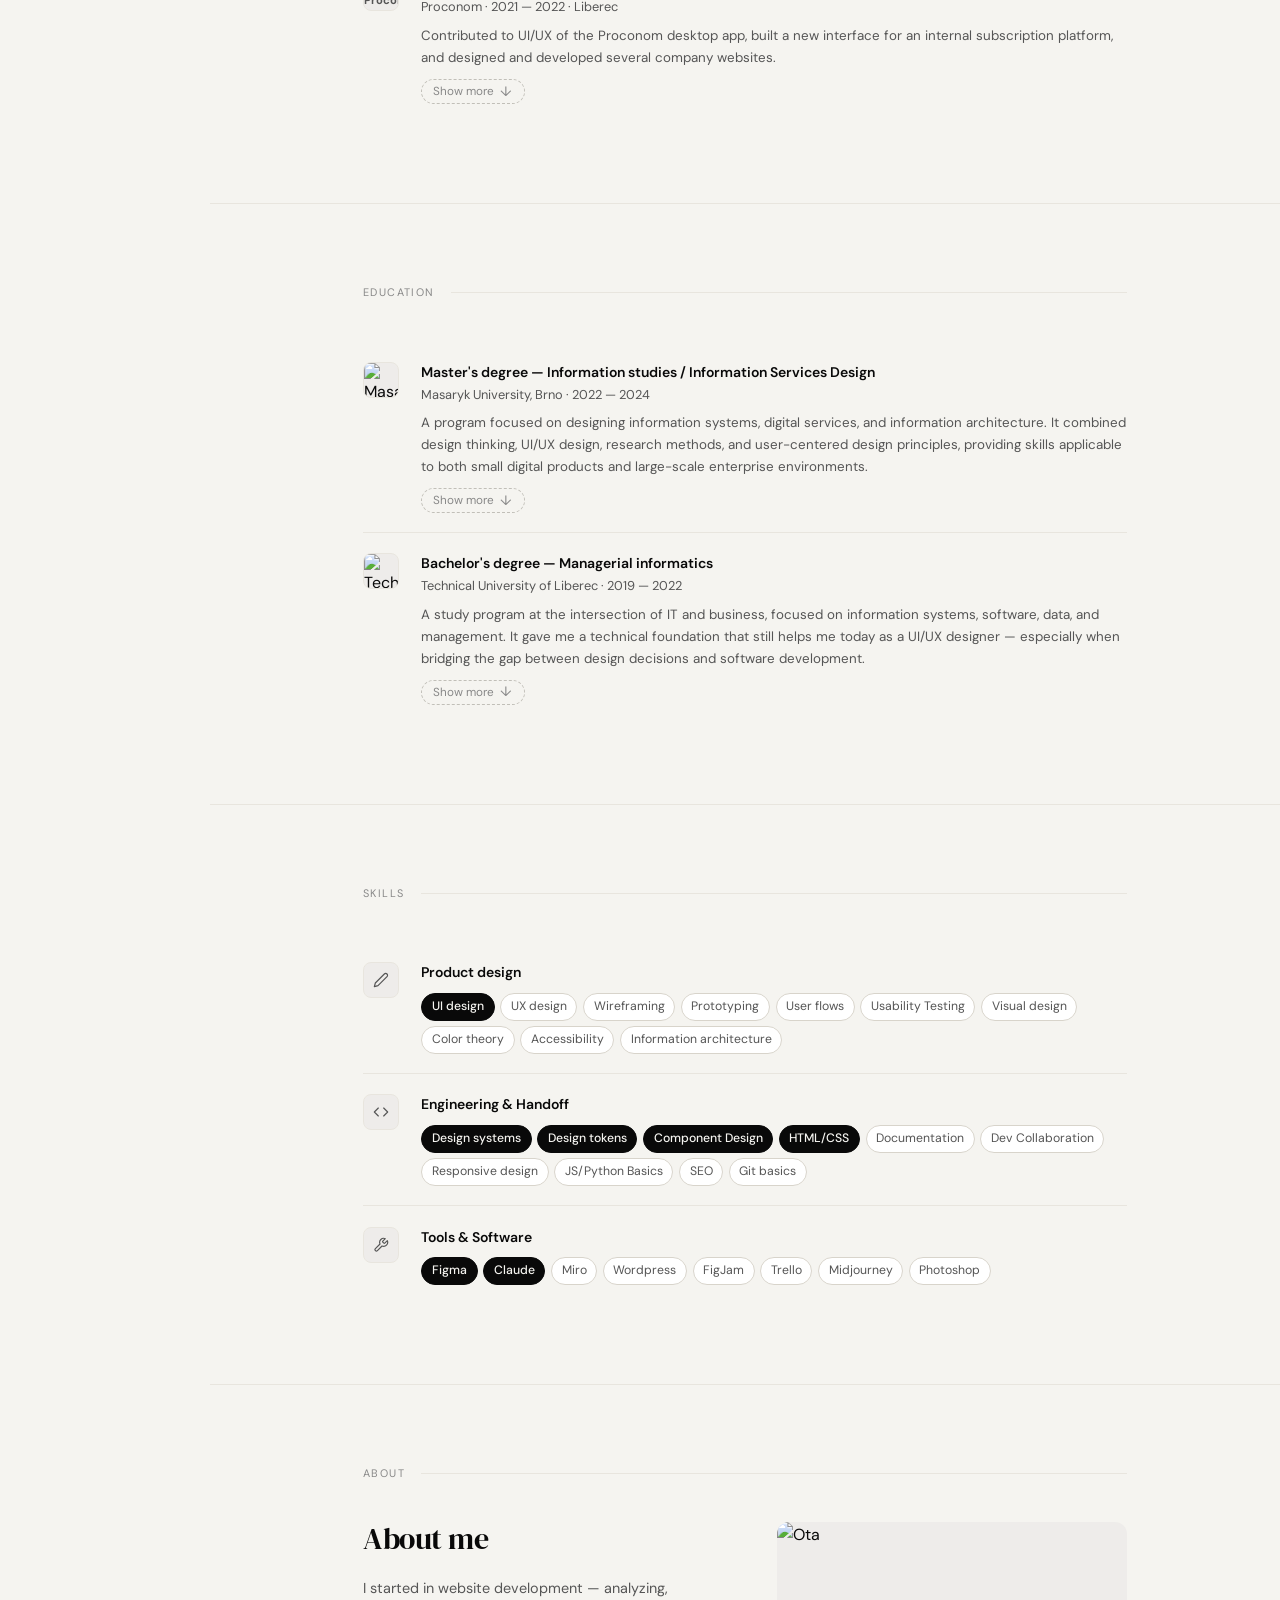
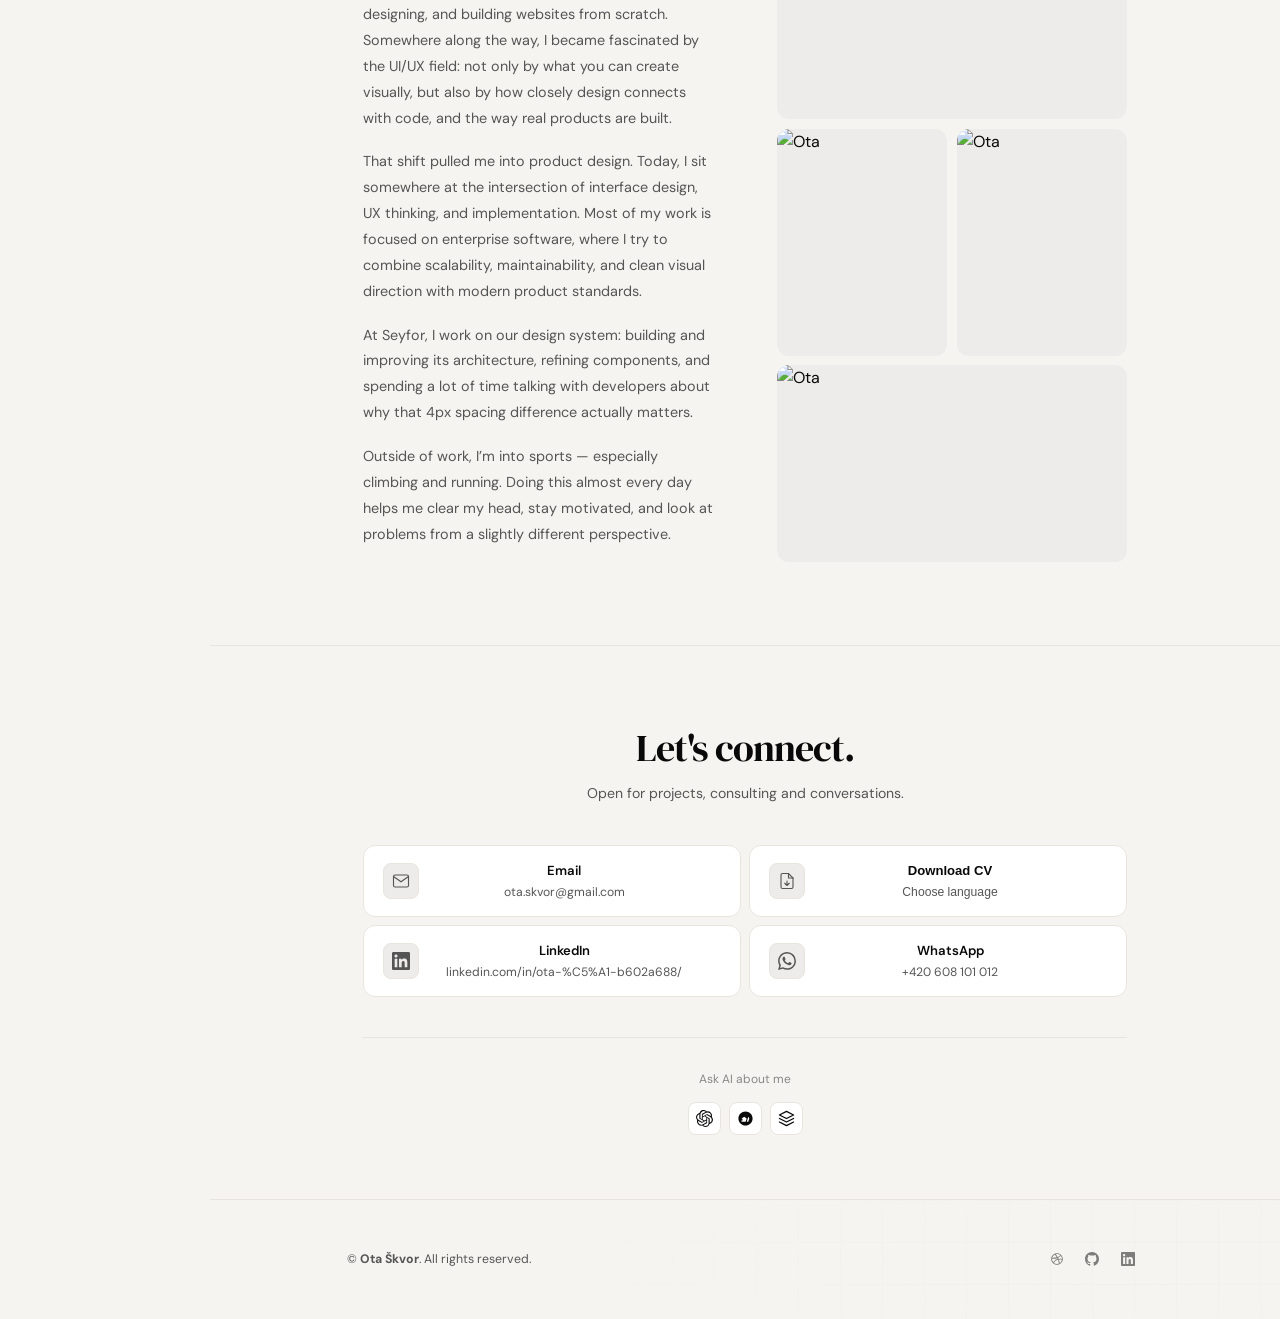
==== commit 4021b973: "mouse cursor" ====
--- a/index.html
+++ b/index.html
@@ -9,6 +9,7 @@
   <link rel="preconnect" href="https://fonts.gstatic.com" crossorigin />
   <link href="https://fonts.googleapis.com/css2?family=DM+Sans:ital,opsz,wght@0,9..40,400;0,9..40,500;0,9..40,600;1,9..40,400&family=DM+Serif+Display:ital@0;1&display=swap" rel="stylesheet" />
   <link rel="stylesheet" href="css/style.css" />
+  <link rel="stylesheet" href="css/cursor.css" />
   <link rel="apple-touch-icon" sizes="180x180" href="./other/favicon_io/apple-touch-icon.png">
   <link rel="icon" type="image/png" sizes="32x32" href="./other/favicon_io/favicon-32x32.png">
   <link rel="icon" type="image/png" sizes="16x16" href="./other/favicon_io/favicon-16x16.png">
@@ -507,5 +508,6 @@
 </div>
 
 <script src="js/main.js"></script>
+<script src="js/cursor.js"></script>
 </body>
 </html>
--- a/css/style.css
+++ b/css/style.css
@@ -0,0 +1,2119 @@
+/* ============================================
+   RESET & BASE
+   ============================================ */
+*, *::before, *::after { box-sizing: border-box; margin: 0; padding: 0; }
+
+:root {
+  --bg: #f5f4f0;
+  --bg-alt: #eeecea;
+  --bg-card: #ffffff;
+  --fg: #0f0f0f;
+  --fg-muted: #6b6b6b;
+  --fg-light: #888888;
+  --border: #d8d5ce;
+  --border-strong: #c1bfb8;
+  --border-light: #e8e5de;
+  --nav-w: 210px;
+  --radius: 12px;
+  --radius-sm: 8px;
+  --font-sans: 'DM Sans', sans-serif;
+  --font-serif: 'DM Serif Display', serif;
+  --ease: cubic-bezier(0.16, 1, 0.3, 1);
+  --ease-spring: cubic-bezier(0.34, 1.56, 0.64, 1);
+  --t-fast: 0.15s;
+  --t-med: 0.28s;
+  --t-slow: 0.55s;
+  --t-xslow: 0.9s;
+}
+
+html {
+  scroll-behavior: smooth;
+  font-size: 16px;
+  overflow-x: hidden;
+}
+
+body {
+  font-family: var(--font-sans);
+  background: var(--bg);
+  color: var(--fg);
+  line-height: 1.6;
+  -webkit-font-smoothing: antialiased;
+  display: flex;
+  min-height: 100vh;
+  overflow-x: hidden;
+  max-width: 100%;
+  opacity: 0;
+}
+
+::selection {
+  background: var(--selection-color, #948260);
+  color: var(--selection-text, #ffffff);
+}
+
+a { color: inherit; text-decoration: none; }
+img { max-width: 100%; display: block; }
+
+/* ============================================
+   SIDEBAR
+   ============================================ */
+.sidebar {
+  width: var(--nav-w);
+  min-height: 100vh;
+  position: fixed;
+  top: 0; left: 0;
+  display: flex;
+  flex-direction: column;
+  padding: 2rem 1.5rem 1.5rem;
+  border-right: 1px solid var(--border-light);
+  background: var(--bg);
+  z-index: 100;
+}
+.sidebar-logo { display: block; margin-bottom: 2.5rem; }
+.sidebar-logo-text { font-family: var(--font-serif); font-size: 1.15rem; line-height: 1.25; letter-spacing: -0.01em; color: var(--fg); }
+.sidebar-logo-sub { font-size: 0.67rem; color: var(--fg-light); letter-spacing: 0.06em; text-transform: uppercase; margin-top: 0.2rem; }
+.sidebar-nav { list-style: none; display: flex; flex-direction: column; gap: 0.05rem; flex: 1; }
+.sidebar-nav li a { display: block; font-size: 0.875rem; color: var(--fg-muted); padding: 0.45rem 0.7rem; border-radius: var(--radius-sm); transition: color var(--t-fast), background var(--t-fast); position: relative; }
+.sidebar-nav li a::before { content: ''; position: absolute; left: 0; top: 50%; transform: translateY(-50%) scaleY(0); width: 2px; height: 14px; background: var(--fg); border-radius: 2px; transition: transform var(--t-fast) var(--ease); }
+.sidebar-nav li a:hover, .sidebar-nav li a.active { color: var(--fg); background: var(--bg-alt); }
+.sidebar-nav li a.active::before { transform: translateY(-50%) scaleY(1); }
+.sidebar-divider { height: 1px; background: var(--border-light); margin: 0.6rem 0.5rem; }
+.sidebar-bottom { display: flex; flex-direction: column; gap: 0.3rem; padding-top: 1rem; border-top: 1px solid var(--border-light); }
+.sidebar-bottom a { font-size: 0.8rem; color: var(--fg-muted); padding: 0.35rem 0.7rem; border-radius: var(--radius-sm); transition: color var(--t-fast), background var(--t-fast); position: relative; }
+.sidebar-bottom a:hover { color: var(--fg); background: #ece8e0; }
+.sidebar-bottom a[href*="linkedin"]::after,
+.sidebar-bottom a[href*="dribbble"]::after {
+  content: '↗';
+  position: absolute;
+  right: 0.5rem;
+  top: 50%;
+  transform: translateY(-50%) translate(-3px, 3px);
+  opacity: 0;
+  color: var(--fg-light);
+  transition: opacity var(--t-fast), transform var(--t-fast);
+  pointer-events: none;
+  font-size: 0.7rem;
+  font-weight: 400;
+}
+.sidebar-bottom a[href*="linkedin"]:hover::after,
+.sidebar-bottom a[href*="dribbble"]:hover::after {
+  opacity: 1;
+  transform: translateY(-50%) translate(0, 0);
+}
+.sidebar-bottom .btn-book { margin-top: 0.4rem; background: var(--fg); color: var(--bg) !important; text-align: center; padding: 0.5rem 0.75rem; border-radius: var(--radius-sm); font-size: 0.78rem; transition: opacity var(--t-fast); }
+.sidebar-bottom .btn-book:hover { opacity: 0.75; }
+.mob-toggle { display: none; position: fixed; top: 1rem; left: 1rem; z-index: 200; background: var(--bg); border: 1px solid var(--border); border-radius: var(--radius-sm); padding: 0.45rem 0.5rem; cursor: pointer; flex-direction: column; gap: 4px; }
+.mob-toggle span { display: block; width: 18px; height: 2px; background: var(--fg); border-radius: 2px; transition: all var(--t-med); }
+
+/* ============================================
+   MAIN CONTENT
+   ============================================ */
+.main-content { margin-left: var(--nav-w); flex: 1; min-width: 0; z-index: 1; }
+.container { max-width: 860px; margin: 0 auto; padding: 0 3rem; }
+section { padding: 5rem 0; border-bottom: 1px solid var(--border-light); }
+section:last-of-type { border-bottom: none; }
+
+/* ============================================
+   TYPOGRAPHY
+   ============================================ */
+h1, h2 { font-family: var(--font-serif); font-weight: 400; line-height: 1.15; }
+h1 { font-size: clamp(2rem, 4vw, 3rem); letter-spacing: -0.02em; }
+h2 { font-size: clamp(1.4rem, 2.5vw, 1.85rem); letter-spacing: -0.015em; }
+.section-label { font-size: 0.68rem; text-transform: uppercase; letter-spacing: 0.13em; color: var(--fg-light); margin-bottom: 2.5rem; display: flex; align-items: center; gap: 1rem; }
+.section-label::after { content: ''; flex: 1; height: 1px; background: var(--border-light); }
+
+/* ============================================
+   SCROLL ANIMATIONS
+   ============================================ */
+.reveal { opacity: 0; transform: translateY(28px); transition: opacity var(--t-slow) var(--ease), transform var(--t-slow) var(--ease); }
+.reveal.visible { opacity: 1; transform: translateY(0); }
+.reveal-delay-1 { transition-delay: 0.08s; }
+.reveal-delay-2 { transition-delay: 0.16s; }
+.reveal-delay-3 { transition-delay: 0.24s; }
+.reveal-delay-4 { transition-delay: 0.32s; }
+
+/* ============================================
+   HERO
+   ============================================ */
+.hero {
+  padding: 7rem 0 6.5rem;
+  border-bottom: 1px solid var(--border-light);
+  position: relative;
+  overflow: hidden;
+}
+.hero::before {
+  content: '';
+  position: absolute;
+  inset: 0;
+  background-image: linear-gradient(var(--border-light) 1px, transparent 1px), linear-gradient(90deg, var(--border-light) 1px, transparent 1px);
+  background-size: 42px 42px;
+  opacity: 0.48;
+  pointer-events: none;
+  mask-image: radial-gradient(ellipse 90% 90% at 90% 10%, black 0%, transparent 65%);
+  -webkit-mask-image: radial-gradient(ellipse 90% 90% at 90% 10%, black 0%, transparent 65%);
+}
+
+.hero-layout { display: grid; grid-template-columns: 1fr 0.62fr; gap: 4rem; align-items: start; }
+
+.hero-badge {
+  display: inline-flex; align-items: center; gap: 0.5rem;
+  font-size: 0.75rem; color: var(--fg-muted);
+  margin-bottom: 1.5rem;
+  padding: 0.3rem 0.8rem 0.3rem 0.55rem;
+  border: 1px solid #dfdcd4; border-radius: 999px;
+  background: var(--bg-card);
+  animation: badgePop 0.7s cubic-bezier(0.34, 1.56, 0.64, 1) 0.15s both;
+}
+@keyframes badgePop { from { opacity: 0; transform: scale(0.88) translateY(8px); } to { opacity: 1; transform: scale(1) translateY(0); } }
+.hero-badge::before { content: ''; width: 6px; height: 6px; border-radius: 50%; background: #4caf50; flex-shrink: 0; animation: livepulse 2.4s ease-in-out infinite; }
+@keyframes livepulse { 0%,100% { box-shadow: 0 0 0 3px rgba(76,175,80,0.15); } 50% { box-shadow: 0 0 0 6px rgba(76,175,80,0.22); } }
+
+.hero h1 { margin-bottom: 1.25rem; }
+.hero-sub { font-size: 0.93rem; color: var(--fg-muted); line-height: 1.8; margin-bottom: 2rem; }
+
+.hero-employer { display: inline-flex; align-items: center; gap: 0.65rem; padding: 0.55rem 0.9rem; border: 1px solid var(--border-hero); border-radius: var(--radius-sm); background: var(--bg-card); transition: border-color var(--t-fast), transform var(--t-med) var(--ease), box-shadow var(--t-med); }
+.hero-employer:hover { border-color: var(--border); transform: translateY(-2px); box-shadow: 0 4px 14px rgba(0,0,0,0.06); }
+.hero-employer-label { font-size: 0.67rem; text-transform: uppercase; letter-spacing: 0.08em; color: var(--fg-light); display: block; line-height: 1; margin-bottom: 0.2rem; }
+.hero-employer-name { font-size: 0.875rem; font-weight: 600; color: var(--fg); line-height: 1; }
+.hero-employer-logo { width: 28px; height: 28px; border-radius: 50%; background: var(--bg-alt); border: none; display: flex; align-items: center; justify-content: center; font-size: 0.75rem; font-weight: 700; color: var(--fg-muted); flex-shrink: 0; overflow: hidden; }
+
+/* Compact skills panel in hero */
+.hero-skills-compact { display: flex; flex-direction: column; gap: 0.65rem; }
+.hero-skills-title { font-size: 0.65rem; text-transform: uppercase; letter-spacing: 0.1em; color: var(--fg-light); margin-bottom: 0.3rem; }
+.hero-skill-row { display: flex; flex-wrap: wrap; gap: 0.3rem; }
+.hero-skill-tag {
+  font-size: 0.73rem; padding: 0.22rem 0.6rem;
+  border-radius: 999px; border: 1px solid var(--border-hero);
+  color: var(--fg-muted); background: var(--bg-card);
+  transition: border-color var(--t-fast), color var(--t-fast), transform var(--t-med) var(--ease);
+  cursor: default;
+  position: relative;
+  z-index: 1;
+}
+.hero-skill-tag.light { background: #fff; color: var(--fg-muted); border-color: var(--border-hero); }
+.hero-skill-tag:hover,
+.hero-skill-tag.light:hover { border-color: var(--fg); color: var(--fg); transform: translateY(-1px); }
+.hero-skill-tag.key { background: var(--fg); color: var(--bg); border-color: var(--fg); font-weight: 500; }
+.hero-skill-tag,
+.skill-chip,
+.tl-btn[data-tooltip] { position: relative; }
+.hero-skill-tag[data-tooltip]::before,
+.skill-chip[data-tooltip]::before,
+.tl-btn[data-tooltip]::before {
+  content: '';
+  position: absolute;
+  left: 50%;
+  bottom: calc(100% + 0.45rem);
+  width: 0;
+  height: 0;
+  border-left: 0.35rem solid transparent;
+  border-right: 0.35rem solid transparent;
+  border-top: 0.4rem solid rgba(15, 15, 15, 1);
+  transform: translateX(-50%) scale(0.7);
+  opacity: 0;
+  visibility: hidden;
+  pointer-events: none;
+  transition: opacity 0.16s ease, visibility 0.16s ease, transform 0.16s ease;
+  z-index: 999999999;
+}
+.hero-skill-tag[data-tooltip]::after,
+.skill-chip[data-tooltip]::after,
+.tl-btn[data-tooltip]::after {
+  content: attr(data-tooltip);
+  position: absolute;
+  left: 50%; bottom: calc(100% + 0.8rem);
+  top: auto;
+  transform: translateX(-50%) scale(0.85);
+  opacity: 0;
+  visibility: hidden;
+  pointer-events: none;
+  max-width: 260px;
+  width: max-content;
+  white-space: normal;
+  text-align: center;
+  padding: 0.7rem 0.95rem;
+  background: rgba(15, 15, 15, 1);
+  color: #fff;
+  font-size: 0.75rem;
+  line-height: 1.5;
+  border-radius: 0.85rem;
+  box-shadow: 0 0 0 1px rgba(255, 255, 255, 0.15), 0 18px 36px rgba(0,0,0,0.35), inset 0 0 20px rgba(255,255,255,0.08);
+  transition: opacity 0.16s ease, visibility 0.16s ease, transform 0.16s ease;
+  z-index: 999999999;
+  transform-origin: center bottom;
+}
+.hero-skill-tag[data-tooltip]:hover::before,
+.hero-skill-tag[data-tooltip]:focus-visible::before,
+.skill-chip[data-tooltip]:hover::before,
+.skill-chip[data-tooltip]:focus-visible::before,
+.tl-btn[data-tooltip]:hover::before,
+.tl-btn[data-tooltip]:focus-visible::before {
+  opacity: 1;
+  visibility: visible;
+  transform: translateX(-50%) scale(1);
+}
+.hero-skill-tag[data-tooltip]:hover::after,
+.hero-skill-tag[data-tooltip]:focus-visible::after,
+.skill-chip[data-tooltip]:hover::after,
+.skill-chip[data-tooltip]:focus-visible::after,
+.tl-btn[data-tooltip]:hover::after,
+.tl-btn[data-tooltip]:focus-visible::after {
+  opacity: 1;
+  visibility: visible;
+  transform: translateX(-50%) scale(1);
+}
+/* Tooltip alignment helpers when near viewport edges */
+.hero-skill-tag.tooltip-align-left[data-tooltip]::after,
+.skill-chip.tooltip-align-left[data-tooltip]::after,
+.tl-btn.tooltip-align-left[data-tooltip]::after {
+  left: 0 !important;
+  right: auto !important;
+  transform: translateX(0) scale(0.85) !important;
+  text-align: center !important;
+  transform-origin: left center !important;
+}
+.hero-skill-tag.tooltip-align-left[data-tooltip]::before,
+.skill-chip.tooltip-align-left[data-tooltip]::before,
+.tl-btn.tooltip-align-left[data-tooltip]::before {
+  left: 50% !important;
+  right: auto !important;
+  transform: translateX(-50%) scale(0.7) !important;
+}
+.hero-skill-tag.tooltip-align-left[data-tooltip]:hover::after,
+.skill-chip.tooltip-align-left[data-tooltip]:hover::after,
+.hero-skill-tag.tooltip-align-left[data-tooltip]:focus-visible::after,
+.skill-chip.tooltip-align-left[data-tooltip]:focus-visible::after,
+.tl-btn.tooltip-align-left[data-tooltip]:hover::after,
+.tl-btn.tooltip-align-left[data-tooltip]:focus-visible::after {
+  transform: translateX(0) scale(1) !important;
+}
+.hero-skill-tag.tooltip-align-left[data-tooltip]:hover::before,
+.skill-chip.tooltip-align-left[data-tooltip]:hover::before,
+.hero-skill-tag.tooltip-align-left[data-tooltip]:focus-visible::before,
+.skill-chip.tooltip-align-left[data-tooltip]:focus-visible::before,
+.tl-btn.tooltip-align-left[data-tooltip]:hover::before,
+.tl-btn.tooltip-align-left[data-tooltip]:focus-visible::before {
+  transform: translateX(-50%) scale(1) !important;
+}
+.hero-skill-tag.tooltip-align-right[data-tooltip]::after,
+.skill-chip.tooltip-align-right[data-tooltip]::after,
+.tl-btn.tooltip-align-right[data-tooltip]::after {
+  left: auto !important;
+  right: 0 !important;
+  transform: translateX(0) scale(0.85) !important;
+  text-align: center !important;
+  transform-origin: right center !important;
+}
+.hero-skill-tag.tooltip-align-right[data-tooltip]::before,
+.skill-chip.tooltip-align-right[data-tooltip]::before,
+.tl-btn.tooltip-align-right[data-tooltip]::before {
+  left: 50% !important;
+  right: auto !important;
+  transform: translateX(-50%) scale(0.7) !important;
+}
+.hero-skill-tag.tooltip-align-right[data-tooltip]:hover::after,
+.skill-chip.tooltip-align-right[data-tooltip]:hover::after,
+.hero-skill-tag.tooltip-align-right[data-tooltip]:focus-visible::after,
+.skill-chip.tooltip-align-right[data-tooltip]:focus-visible::after,
+.tl-btn.tooltip-align-right[data-tooltip]:hover::after,
+.tl-btn.tooltip-align-right[data-tooltip]:focus-visible::after {
+  transform: translateX(0) scale(1) !important;
+}
+.hero-skill-tag.tooltip-align-right[data-tooltip]:hover::before,
+.skill-chip.tooltip-align-right[data-tooltip]:hover::before,
+.hero-skill-tag.tooltip-align-right[data-tooltip]:focus-visible::before,
+.skill-chip.tooltip-align-right[data-tooltip]:focus-visible::before,
+.tl-btn.tooltip-align-right[data-tooltip]:hover::before,
+.tl-btn.tooltip-align-right[data-tooltip]:focus-visible::before {
+  transform: translateX(-50%) scale(1) !important;
+}
+.hero-skills-more {
+  display: inline-flex; align-items: center; gap: 0.35rem;
+  font-size: 0.73rem; color: var(--fg-muted);
+  margin-top: 0.45rem; padding: 0.3rem 0.75rem;
+  border: 1px dashed var(--border-strong); border-radius: 999px;
+  transition: border-color var(--t-fast), color var(--t-fast), transform var(--t-med) var(--ease);
+  text-decoration: none;
+}
+.hero-skills-more:hover { border-color: var(--fg); color: var(--fg); transform: translateY(-1px); }
+.hero-skills-more span { font-size: 0.65rem; opacity: 0.6; }
+
+/* ============================================
+   WORK TIMELINE
+   ============================================ */
+.timeline { position: relative; padding-left: 2px; }
+.timeline::before { content: ''; position: absolute; left: 15px; top: 8px; bottom: 8px; width: 1px; background: linear-gradient(to bottom, var(--border) 0%, var(--border) 90%, transparent); }
+
+.t-item { display: grid; grid-template-columns: 32px 1fr; gap: 1.5rem; padding-bottom: 4rem; position: relative; }
+.t-item:last-child { padding-bottom: 0; }
+.t-dot-wrap { display: flex; justify-content: center; padding-top: 5px; position: relative; z-index: 1; }
+.t-dot { width: 12px; height: 12px; border-radius: 50%; border: 2px solid var(--border); background: var(--bg); transition: border-color var(--t-med), background var(--t-med), transform var(--t-med) var(--ease), box-shadow var(--t-med); }
+.t-item:hover .t-dot { border-color: var(--fg); transform: scale(1.35); box-shadow: 0 0 0 5px rgba(15,15,15,0.07); }
+.t-item.current .t-dot { background: var(--fg); border-color: var(--fg); }
+
+.t-epoch { font-size: 0.67rem; text-transform: uppercase; letter-spacing: 0.1em; color: var(--fg-light); margin-bottom: 0.35rem; }
+.t-title { font-family: var(--font-serif); font-size: 1.65rem; letter-spacing: -0.01em; line-height: 1.15; margin-bottom: 0.2rem; }
+.t-role { font-size: 0.83rem; color: var(--fg-muted); margin-bottom: 0.75rem; }
+.t-desc { font-size: 0.875rem; color: var(--fg-muted); line-height: 1.75; max-width: 500px; margin-bottom: 1.25rem; }
+
+/* Timeline project card with image preview */
+.t-card {
+  display: block; background: var(--bg-card);
+  border: 1px solid var(--border-light); border-radius: var(--radius);
+  overflow: hidden; margin-bottom: 0.75rem;
+  text-decoration: none; color: inherit;
+  transition: border-color var(--t-fast), transform var(--t-med) var(--ease), box-shadow var(--t-med);
+}
+.t-card:hover { border-color: var(--border); transform: translateY(-3px); box-shadow: 0 8px 28px rgba(0,0,0,0.08); }
+
+.t-card-img {
+  width: 100%; aspect-ratio: 16/6;
+  background: var(--bg-alt); overflow: hidden;
+}
+.t-card-img img { width: 100%; height: 100%; object-fit: cover; transition: transform var(--t-xslow) var(--ease); }
+.t-card:hover .t-card-img img { transform: scale(1.04); }
+
+/* Placeholder with subtle pattern when no image */
+.t-card-img-ph {
+  width: 100%; height: 100%;
+  display: flex; align-items: center; justify-content: center;
+  background: linear-gradient(135deg, var(--bg-alt) 0%, #e5e2db 50%, var(--bg-alt) 100%);
+  position: relative; overflow: hidden;
+}
+.t-card-img-ph::before {
+  content: '';
+  position: absolute; inset: 0;
+  background: repeating-linear-gradient(45deg, transparent, transparent 14px, rgba(0,0,0,0.018) 14px, rgba(0,0,0,0.018) 15px);
+}
+.t-card-img-ph-label { font-size: 0.65rem; text-transform: uppercase; letter-spacing: 0.14em; color: var(--fg-light); position: relative; opacity: 0.7; }
+
+.t-card-body { padding: 1rem 1.15rem 1.15rem; position: relative; }
+.t-card-body::after { content: '→'; position: absolute; right: 1rem; top: 1rem; font-size: 0.85rem; color: var(--fg-light); opacity: 0; transform: translateX(4px); transition: opacity var(--t-fast), transform var(--t-fast); }
+.t-card:hover .t-card-body::after { opacity: 1; transform: translateX(0); }
+.t-card-tag { font-size: 0.67rem; text-transform: uppercase; letter-spacing: 0.09em; color: var(--fg-light); margin-bottom: 0.35rem; }
+.t-card-title { font-weight: 600; font-size: 0.875rem; margin-bottom: 0.25rem; }
+.t-card-desc { font-size: 0.795rem; color: var(--fg-muted); line-height: 1.55; }
+
+/* Mini project grid */
+.mini-projects { display: grid; grid-template-columns: 1fr 1fr; gap: 0.45rem; margin-bottom: 1.1rem; }
+.mini-proj {
+  display: block; background: var(--bg-card);
+  border: 1px solid var(--border-light); border-radius: var(--radius-sm);
+  overflow: hidden; text-decoration: none;
+  transition: border-color var(--t-fast), transform var(--t-med) var(--ease), box-shadow var(--t-med);
+}
+.mini-proj:hover { border-color: var(--border); transform: translateY(-2px); box-shadow: 0 4px 16px rgba(0,0,0,0.06); }
+
+.mini-proj-img { width: 100%; aspect-ratio: 16/7; background: var(--bg-alt); overflow: hidden; }
+.mini-proj-img img { width: 100%; height: 100%; object-fit: cover; transition: transform var(--t-xslow) var(--ease); }
+.mini-proj:hover .mini-proj-img img { transform: scale(1.05); }
+.mini-proj-img-ph {
+  width: 100%; height: 100%;
+  background: linear-gradient(135deg, var(--bg-alt), var(--border-light));
+  position: relative; overflow: hidden;
+}
+.mini-proj-img-ph::before { content: ''; position: absolute; inset: 0; background: repeating-linear-gradient(-45deg, transparent, transparent 8px, rgba(0,0,0,0.022) 8px, rgba(0,0,0,0.022) 9px); }
+
+.mini-proj-info { padding: 0.65rem 0.85rem 0.8rem; }
+.mini-proj-name { font-size: 0.82rem; font-weight: 600; color: var(--fg); margin-bottom: 0.15rem; }
+.mini-proj-type { font-size: 0.72rem; color: var(--fg-light); }
+
+.t-links { display: flex; gap: 0.5rem; flex-wrap: wrap; }
+.tl-btn { font-size: 0.78rem; padding: 0.38rem 0.8rem; border-radius: var(--radius-sm); border: 1px solid var(--border); color: var(--fg-muted); text-decoration: none; transition: border-color var(--t-fast), color var(--t-fast), transform var(--t-med) var(--ease); display: inline-block; }
+.tl-btn:hover { border-color: var(--fg); color: var(--fg); transform: translateY(-1px); }
+.tl-btn.primary { background: var(--fg); color: var(--bg); border-color: var(--fg); }
+.tl-btn.primary:hover { opacity: 0.8; transform: translateY(-1px); }
+
+/* ============================================
+   EXPERIENCE
+   ============================================ */
+.exp-list { display: flex; flex-direction: column; }
+.exp-item { display: grid; grid-template-columns: 40px 1fr; gap: 1.15rem; padding: 1.2rem 0; border-bottom: 1px solid var(--border-light); align-items: start; }
+.exp-item:last-child { border-bottom: none; }
+.exp-logo { width: 36px; height: 36px; border-radius: var(--radius-sm); background: var(--bg-alt); border: 1px solid var(--border-light); display: flex; align-items: center; justify-content: center; overflow: hidden; flex-shrink: 0; margin-top: 1px; font-size: 0.7rem; font-weight: 700; color: var(--fg-muted); transition: border-color var(--t-fast), transform var(--t-med) var(--ease); will-change: transform, border-color; backface-visibility: hidden; transform-origin: center; }
+.exp-item:hover .exp-logo { border-color: var(--border); transform: rotate(-4deg) scale(1.05); }
+.exp-role { font-weight: 600; font-size: 0.875rem; margin-bottom: 0.1rem; }
+.exp-company-row { font-size: 0.8rem; color: var(--fg-muted); margin-bottom: 0.45rem; }
+.exp-desc { font-size: 0.835rem; color: var(--fg-muted); line-height: 1.65; }
+
+/* ============================================
+   EDUCATION
+   ============================================ */
+.edu-list { display: flex; flex-direction: column; }
+.edu-item { display: grid; grid-template-columns: 40px 1fr; gap: 1.15rem; padding: 1.2rem 0; border-bottom: 1px solid var(--border-light); align-items: start; }
+.edu-item:last-child { border-bottom: none; }
+.edu-icon { width: 36px; height: 36px; border-radius: var(--radius-sm); background: var(--bg-alt); border: 1px solid var(--border-light); display: flex; align-items: center; justify-content: center; overflow: hidden; font-size: 1rem; flex-shrink: 0; margin-top: 1px; transition: border-color var(--t-fast), transform var(--t-med) var(--ease); }
+.edu-item:hover .edu-icon { border-color: var(--border); transform: rotate(-4deg) scale(1.05); }
+.edu-icon img { width: 100%; height: 100%; object-fit: contain; object-position: center; display: block; transform: translateZ(0); backface-visibility: hidden; }
+.edu-degree { font-weight: 600; font-size: 0.875rem; margin-bottom: 0.1rem; }
+.edu-school { font-size: 0.8rem; color: var(--fg-muted); margin-bottom: 0.45rem; }
+.edu-desc { font-size: 0.835rem; color: var(--fg-muted); line-height: 1.65; }
+
+/* ============================================
+   CTA BAND
+   ============================================ */
+.cta-band { padding: 4.5rem 0; border-bottom: 1px solid var(--border-light); }
+.cta-band-inner { display: flex; align-items: center; justify-content: space-between; gap: 2rem; flex-wrap: wrap; }
+.cta-band-left h2 { font-family: var(--font-serif); font-size: clamp(1.5rem, 3vw, 2.1rem); letter-spacing: -0.02em; margin-bottom: 0.4rem; }
+.cta-band-left p { font-size: 0.875rem; color: var(--fg-muted); line-height: 1.6; }
+.cta-band-right { display: flex; gap: 0.65rem; align-items: center; flex-shrink: 0; }
+
+.btn-primary { background: var(--fg); color: var(--bg); padding: 0.65rem 1.2rem; border-radius: var(--radius-sm); font-size: 0.85rem; font-family: var(--font-sans); border: none; cursor: pointer; transition: opacity var(--t-fast), transform var(--t-med) var(--ease); text-decoration: none; display: inline-block; }
+.btn-primary:hover { opacity: 0.8; transform: translateY(-2px); }
+.btn-outline { background: transparent; color: var(--fg-muted); padding: 0.65rem 1.2rem; border-radius: var(--radius-sm); font-size: 0.85rem; border: 1px solid var(--border); cursor: pointer; transition: border-color var(--t-fast), color var(--t-fast), transform var(--t-med) var(--ease); text-decoration: none; display: inline-block; }
+.btn-outline:hover { border-color: var(--fg); color: var(--fg); transform: translateY(-2px); }
+
+/* ============================================
+   PUBLICATIONS
+   ============================================ */
+.pub-list { display: flex; flex-direction: column; }
+.pub-item { display: flex; align-items: flex-start; gap: 1.1rem; padding: 1.2rem 0; border-bottom: 1px solid var(--border-light); text-decoration: none; color: inherit; }
+.pub-item:last-child { border-bottom: none; }
+.pub-item:hover .pub-title { text-decoration: underline; color: var(--fg); }
+.pub-icon { width: 36px; height: 36px; border-radius: var(--radius-sm); background: var(--bg-alt); border: 1px solid var(--border-light); display: flex; align-items: center; justify-content: center; font-size: 0.95rem; flex-shrink: 0; margin-top: 1px; transition: border-color var(--t-fast), transform var(--t-med) var(--ease); }
+.pub-item:hover .pub-icon { border-color: var(--border); transform: rotate(-3deg) scale(1.06); }
+.pub-source { font-size: 0.67rem; text-transform: uppercase; letter-spacing: 0.09em; color: var(--fg-light); margin-bottom: 0.2rem; }
+.pub-title { font-weight: 600; font-size: 0.875rem; color: var(--fg-muted); line-height: 1.4; margin-bottom: 0.2rem; transition: color var(--t-fast); }
+.pub-subtitle { font-size: 0.78rem; color: var(--fg-light); line-height: 1.5; }
+
+/* ============================================
+   SKILLS SECTION
+   ============================================ */
+.skills-list { display: flex; flex-direction: column; }
+.skill-item { display: grid; grid-template-columns: 40px 1fr; gap: 1.15rem; padding: 1.2rem 0; border-bottom: 1px solid var(--border-light); align-items: start; }
+.skill-item:last-child { border-bottom: none; }
+.skill-icon { width: 36px; height: 36px; border-radius: var(--radius-sm); background: var(--bg-alt); border: 1px solid var(--border-light); display: flex; align-items: center; justify-content: center; flex-shrink: 0; margin-top: 1px; color: var(--fg-muted); transition: border-color var(--t-fast), color var(--t-fast), transform var(--t-med) var(--ease); }
+.skill-item:hover .skill-icon { border-color: var(--border); color: var(--fg); transform: rotate(-4deg) scale(1.05); }
+.skill-area { font-weight: 600; font-size: 0.875rem; margin-bottom: 0.55rem; }
+
+.skill-chips { display: flex; flex-wrap: wrap; gap: 0.35rem; }
+.skill-chip { font-size: 0.765rem; padding: 0.2rem 0.6rem; border-radius: 999px; border: 1px solid var(--border-hero); color: var(--fg-muted); background: #fff; transition: border-color var(--t-fast), color var(--t-fast), transform var(--t-med) var(--ease); cursor: default; position: relative; z-index: 1; }
+.skill-chip:hover { border-color: var(--fg); color: var(--fg); transform: translateY(-1px); }
+.skill-chip.key { background: var(--fg); color: var(--bg); border-color: var(--fg); font-weight: 500; }
+
+/* ============================================
+   ABOUT
+   ============================================ */
+.about-grid { display: grid; grid-template-columns: 1fr 1fr; gap: 4rem; align-items: start; }
+.about-text p { color: var(--fg-muted); line-height: 1.8; margin-bottom: 1.1rem; font-size: 0.9rem; }
+.about-photos { display: grid; grid-template-columns: 1fr 1fr; gap: 0.6rem; }
+.about-photos img { width: 100%; border-radius: var(--radius); aspect-ratio: 3/4; object-fit: cover; background: var(--bg-alt); transition: transform var(--t-slow) var(--ease), box-shadow var(--t-slow); }
+.about-photos img:hover { transform: scale(1.025); box-shadow: 0 12px 32px rgba(0,0,0,0.1); }
+.about-photos img:first-child,
+.about-photos img:nth-child(4) { grid-column: 1 / -1; aspect-ratio: 16/9; }
+
+/* ============================================
+   CONTACT
+   ============================================ */
+.contact-section { padding: 5rem 0; text-align: center; }
+.contact-title { font-family: var(--font-serif); font-size: clamp(1.5rem, 3vw, 2.1rem); letter-spacing: -0.02em; margin-bottom: 0.75rem; }
+.contact-sub { font-size: 0.875rem; color: var(--fg-muted); margin-bottom: 1.75rem; }
+.email-row { display: inline-flex; align-items: center; gap: 0.5rem; font-size: 0.9rem; cursor: pointer; padding: 0.55rem 1rem; border-radius: var(--radius-sm); border: 1px solid var(--border-light); background: var(--bg-card); transition: border-color var(--t-fast), box-shadow var(--t-fast), transform var(--t-med) var(--ease); margin-bottom: 0.6rem; }
+.email-row:hover { border-color: var(--border); box-shadow: 0 2px 8px rgba(0,0,0,0.06); transform: translateY(-1px); }
+.copy-feedback { font-size: 0.73rem; color: var(--fg-light); height: 1rem; margin-bottom: 0.6rem; }
+.ask-ai { margin-top: 2.5rem; padding-top: 2rem; border-top: 1px solid var(--border-light); }
+.ask-ai-label { font-size: 0.75rem; color: var(--fg-light); margin-bottom: 0.8rem; }
+.ai-icons { display: flex; justify-content: center; gap: 0.5rem; }
+.ai-icons a { width: 33px; height: 33px; border-radius: var(--radius-sm); border: 1px solid var(--border-light); background: var(--bg-card); display: flex; align-items: center; justify-content: center; transition: border-color var(--t-fast), transform var(--t-med) var(--ease), box-shadow var(--t-med); }
+.ai-icons a:hover { border-color: var(--border); transform: translateY(-3px); box-shadow: 0 4px 12px rgba(0,0,0,0.07); }
+
+/* ============================================
+   FOOTER
+   ============================================ */
+.site-footer { padding: 1.4rem 0; border-top: 1px solid var(--border-light); background: var(--bg); }
+.footer-inner { max-width: 860px; margin: 0 auto; padding: 0 3rem; display: flex; align-items: center; justify-content: space-between; gap: 1rem; flex-wrap: wrap; }
+.footer-copy { font-size: 0.77rem; color: var(--fg-muted); }
+.footer-social { display: flex; gap: 0.35rem; }
+.footer-social a { width: 30px; height: 30px; border-radius: var(--radius-sm); display: flex; align-items: center; justify-content: center; transition: background var(--t-fast), transform var(--t-med) var(--ease); }
+.footer-social a:hover { background: #ece8e0; transform: translateY(-2px); }
+
+/* ============================================
+   CASE / SUBPAGE
+   ============================================ */
+body.case-body-page { display: block; }
+.case-nav { position: fixed; top: 0; left: 0; right: 0; width: 100%; z-index: 100; background: rgba(245,244,240,0.88); backdrop-filter: blur(14px); -webkit-backdrop-filter: blur(14px); border-bottom: 1px solid var(--border-light); height: 54px; }
+.case-nav-inner { max-width: 960px; margin: 0 auto; padding: 0 2rem; height: 100%; display: flex; align-items: center; gap: 1.5rem; }
+.back-link { display: flex; align-items: center; gap: 0.4rem; font-size: 0.83rem; color: var(--fg-muted); transition: color var(--t-fast), transform var(--t-med) var(--ease); flex-shrink: 0; }
+.back-link:hover { color: var(--fg); transform: translateX(-2px); }
+.back-link::before { content: '←'; }
+.case-toc { display: flex; gap: 0.15rem; list-style: none; overflow-x: auto; scrollbar-width: none; flex: 1; }
+.case-toc::-webkit-scrollbar { display: none; }
+.case-toc a { font-size: 0.77rem; color: var(--fg-light); padding: 0.28rem 0.58rem; border-radius: var(--radius-sm); white-space: nowrap; transition: color var(--t-fast), background var(--t-fast); }
+.case-toc a:hover, .case-toc a.active { color: var(--fg); background: var(--bg-alt); }
+
+.case-page { max-width: 880px; margin: 0 auto; padding: 0 2.5rem; position: relative; z-index: 1; }
+.case-hero { padding: 6rem 0 2.5rem; }
+.case-tags { display: flex; gap: 0.4rem; flex-wrap: wrap; margin-bottom: 1.4rem; }
+.case-tag { font-size: 0.7rem; padding: 0.2rem 0.58rem; border-radius: 999px; border: 1px solid var(--border); color: var(--fg-muted); }
+.case-hero h1 { font-size: clamp(1.8rem, 4vw, 2.75rem); letter-spacing: -0.02em; margin-bottom: 1rem; }
+.case-hero-sub { font-size: 0.93rem; color: var(--fg-muted); max-width: 620px; line-height: 1.75; }
+.case-stats { display: flex; gap: 2rem; margin: 2.5rem 0; flex-wrap: wrap; }
+.stat-num { font-family: var(--font-serif); font-size: 2.1rem; line-height: 1; margin-bottom: 0.2rem; }
+.stat-label { font-size: 0.77rem; color: var(--fg-muted); }
+
+.case-hero-img { margin-top: 2.5rem; border-radius: var(--radius); overflow: hidden; border: 1px solid var(--border-light); background: var(--bg-alt); }
+.case-hero-img img { width: 100%; }
+
+.case-section { padding: 2.75rem 0; border-top: 1px solid var(--border-light); }
+.case-section h2 { font-size: 1.35rem; margin-bottom: 0.85rem; }
+.case-section p { font-size: 0.88rem; color: var(--fg-muted); line-height: 1.75; margin-bottom: 0.9rem; }
+.case-section h3 { font-size: 0.92rem; font-family: var(--font-sans); font-weight: 600; margin: 1.4rem 0 0.45rem; }
+.case-section ul { list-style: none; margin-bottom: 1rem; }
+.case-section ul li { font-size: 0.85rem; color: var(--fg-muted); padding: 0.18rem 0 0.18rem 1rem; position: relative; }
+.case-section ul li::before { content: '·'; position: absolute; left: 0; color: var(--fg-light); }
+.case-section strong { color: var(--fg); }
+
+/* Section visual block */
+.section-img { margin: 1.5rem 0; border-radius: var(--radius); overflow: hidden; border: 1px solid var(--border-light); background: var(--bg-alt); }
+.section-img img { width: 100%; display: block; }
+.section-img-preview {
+  position: relative;
+  overflow: hidden;
+  cursor: pointer;
+  background: linear-gradient(180deg, rgba(15, 15, 15, 0.03) 0%, rgba(15, 15, 15, 0.06) 100%);
+  padding-top: 56.25%;
+}
+.section-img-preview::before {
+  content: '';
+  position: absolute;
+  inset: 0;
+  /* slightly earlier fade and a touch lighter so the overlay is visible on varied images */
+  background: linear-gradient(180deg, rgba(15, 15, 15, 0) 60%, rgba(15, 15, 15, 0.28) 100%);
+  pointer-events: none;
+  z-index: 1;
+  transition: background 0.28s var(--ease);
+}
+.section-img-preview.expanded::before {
+  background: transparent;
+}
+.section-img-preview img {
+  position: absolute;
+  inset: 0;
+  width: 100%;
+  height: 100%;
+  object-fit: cover;
+  object-position: top center;
+  z-index: 0;
+}
+.section-img-preview-overlay {
+  position: absolute;
+  inset: 0;
+  background: linear-gradient(to bottom, #a0888800 0%, rgb(245 244 240) 100%);
+  pointer-events: none;
+  z-index: 2;
+}
+.section-img-preview.expanded .section-img-preview-overlay {
+  inset: auto 0 0 0;
+  height: 160px;
+}
+.section-img-preview .expand-preview-btn {
+  position: absolute;
+  left: 50%;
+  bottom: 1rem;
+  transform: translateX(-50%);
+  padding: 0.38rem 0.8rem;
+  border-radius: var(--radius-sm);
+  border: 1px solid var(--fg);
+  background: var(--fg);
+  color: var(--bg);
+  font-size: 0.78rem;
+  font-family: var(--font-sans);
+  font-weight: 500;
+  line-height: 1.2;
+  cursor: pointer;
+  z-index: 3;
+  display: inline-flex;
+  align-items: center;
+  justify-content: center;
+  gap: 0.5rem;
+  text-decoration: none;
+  box-shadow: none;
+  backdrop-filter: none;
+  -webkit-backdrop-filter: none;
+ 
+}
+.section-img-preview .expand-preview-btn::after {
+  content: '↓';
+  font-size: 0.95rem;
+  display: inline-block;
+  line-height: 1;
+}
+.section-img-preview.expanded .expand-preview-btn::after {
+  content: '↑';
+}
+.section-img-preview .expand-preview-btn:hover,
+.section-img-preview .expand-preview-btn:focus-visible {
+  opacity: 0.8;
+}
+.section-img-preview .expand-preview-btn:focus-visible {
+  outline: 2px solid rgba(0,0,0,0.12);
+  outline-offset: 3px;
+}
+.section-img-preview.expanded {
+  padding-top: 0;
+}
+.section-img-preview.expanded img {
+  position: static;
+  width: 100%;
+  height: auto;
+  object-position: top center;
+}
+.section-img-preview.expanded::before {
+  background: transparent;
+}
+.section-img-caption { padding: 0.5rem 0.9rem; font-size: 0.75rem; color: var(--fg-light); border-top: 1px solid var(--border-light); background: var(--bg-alt); }
+
+/* Image gallery with lightbox */
+.img-gallery { display: grid; grid-template-columns: repeat(3, 1fr); gap: 0.5rem; margin: 1.5rem 0; }
+.img-gallery-item { aspect-ratio: 4/3; border-radius: var(--radius-sm); overflow: hidden; border: 1px solid var(--border-light); background: var(--bg-alt); cursor: zoom-in; transition: transform var(--t-med) var(--ease), border-color var(--t-fast); }
+.img-gallery-item:hover { transform: scale(1.025); border-color: var(--border); }
+.img-gallery-item img { width: 100%; height: 100%; object-fit: cover; }
+.img-gallery-item-ph { width: 100%; height: 100%; background: linear-gradient(135deg, var(--bg-alt), #e0ddd7); position: relative; overflow: hidden; display: flex; align-items: center; justify-content: center; }
+.img-gallery-item-ph::before { content: ''; position: absolute; inset: 0; background: repeating-linear-gradient(45deg, transparent, transparent 8px, rgba(0,0,0,0.02) 8px, rgba(0,0,0,0.02) 9px); }
+
+/* Lightbox */
+.lightbox { position: fixed; inset: 0; background: rgba(10,10,10,0.88); display: flex; align-items: center; justify-content: center; z-index: 9999; opacity: 0; pointer-events: none; transition: opacity var(--t-med); backdrop-filter: blur(12px); -webkit-backdrop-filter: blur(12px); }
+.lightbox.open { opacity: 1; pointer-events: all; }
+.lightbox-img { max-width: 92vw; max-height: 88vh; border-radius: var(--radius); transform: scale(0.93); transition: transform var(--t-slow) var(--ease); box-shadow: 0 32px 64px rgba(0,0,0,0.4); }
+.lightbox.open .lightbox-img { transform: scale(1); }
+.lightbox-close { position: absolute; top: 1.25rem; right: 1.25rem; width: 38px; height: 38px; background: rgba(255,255,255,0.12); border: 1px solid rgba(255,255,255,0.2); border-radius: 50%; display: flex; align-items: center; justify-content: center; color: white; font-size: 1.15rem; cursor: pointer; transition: background var(--t-fast), transform var(--t-med) var(--ease); }
+.lightbox-close:hover { background: rgba(255,255,255,0.22); transform: rotate(90deg); }
+
+.cs-grid { display: grid; grid-template-columns: 1fr 1fr; gap: 1.75rem; margin: 1.4rem 0; }
+.cs-block h4 { font-size: 0.67rem; text-transform: uppercase; letter-spacing: 0.1em; color: var(--fg-light); margin-bottom: 0.55rem; font-family: var(--font-sans); font-weight: 600; }
+.impact-note { background: var(--bg-alt); border-radius: var(--radius-sm); padding: 0.7rem 0.95rem; font-size: 0.845rem; color: var(--fg-muted); margin-top: 0.9rem; border-left: 3px solid var(--border); }
+.img-grid { display: grid; gap: 0.55rem; margin: 1.4rem 0; }
+.img-grid-2 { grid-template-columns: 1fr 1fr; }
+.img-grid-3 { grid-template-columns: 1fr 1fr 1fr; }
+.img-grid img { width: 100%; border-radius: var(--radius-sm); border: 1px solid var(--border-light); background: var(--bg-alt); }
+.img-single { margin: 1.4rem 0; }
+.img-single img { width: 100%; border-radius: var(--radius); border: 1px solid var(--border-light); }
+
+.outcome-grid { display: grid; grid-template-columns: repeat(4,1fr); gap: 0.9rem; margin-top: 1.4rem; }
+.outcome-card { background: var(--bg-card); border: 1px solid var(--border-light); border-radius: var(--radius); padding: 1rem 1.1rem; transition: transform var(--t-med) var(--ease), border-color var(--t-fast); }
+.outcome-card:hover { transform: translateY(-2px); border-color: var(--border); }
+.outcome-num { font-family: var(--font-serif); font-size: 1.75rem; margin-bottom: 0.35rem; }
+.outcome-label { font-weight: 600; font-size: 0.8rem; margin-bottom: 0.25rem; }
+.outcome-desc { font-size: 0.77rem; color: var(--fg-muted); line-height: 1.5; }
+
+.scope-grid { display: grid; grid-template-columns: repeat(4,1fr); gap: 1.5rem; margin-top: 1.4rem; }
+.scope-col h3 { font-size: 0.7rem; text-transform: uppercase; letter-spacing: 0.07em; color: var(--fg-light); margin-bottom: 0.55rem; font-family: var(--font-sans); font-weight: 600; }
+.scope-col ul { list-style: none; }
+.scope-col ul li { font-size: 0.77rem; color: var(--fg-muted); padding: 0.18rem 0; }
+.scope-col ul li::before { display: none; }
+
+.case-focus-grid { display: grid; grid-template-columns: 1fr 1fr; gap: 1.4rem; margin-top: 1.4rem; }
+.focus-item h3 { font-size: 0.875rem; font-family: var(--font-sans); font-weight: 600; margin-bottom: 0.35rem; }
+.focus-item p { font-size: 0.83rem; color: var(--fg-muted); }
+
+.ueq-table { width: 100%; border-collapse: collapse; margin: 1.4rem 0; font-size: 0.83rem; }
+.ueq-table th, .ueq-table td { text-align: left; padding: 0.48rem 0.7rem; border-bottom: 1px solid var(--border-light); }
+.ueq-table th { font-size: 0.67rem; text-transform: uppercase; letter-spacing: 0.07em; color: var(--fg-light); font-weight: 500; }
+.ueq-table td:last-child { color: #4caf50; font-weight: 500; }
+
+.summarize-drawer { position: fixed; bottom: 1.5rem; right: 1.5rem; z-index: 200; display: flex; flex-direction: column; align-items: flex-end; gap: 0.45rem; }
+.summarize-btn { background: var(--fg); color: var(--bg); padding: 0.52rem 0.95rem; border-radius: var(--radius-sm); font-size: 0.77rem; cursor: pointer; border: none; font-family: var(--font-sans); transition: opacity var(--t-fast), transform var(--t-med) var(--ease); }
+.summarize-btn:hover { opacity: 0.8; transform: translateY(-2px); }
+.summarize-popup { background: var(--bg-card); border: 1px solid var(--border); border-radius: var(--radius); padding: 1.2rem; width: 310px; max-width: 90vw; font-size: 0.835rem; line-height: 1.65; color: var(--fg-muted); box-shadow: 0 8px 28px rgba(0,0,0,0.08); display: none; }
+.summarize-popup.open { display: block; animation: popupIn 0.3s var(--ease) both; }
+@keyframes popupIn { from { opacity: 0; transform: translateY(10px) scale(0.97); } to { opacity: 1; transform: translateY(0) scale(1); } }
+.summarize-close { float: right; cursor: pointer; background: none; border: none; font-size: 1rem; opacity: 0.45; margin-left: 0.5rem; padding: 0; line-height: 1; }
+
+/* Subpage proj grid */
+.proj-grid { display: grid; grid-template-columns: 1fr 1fr; gap: 0.75rem; margin-top: 2rem; }
+.proj-card { background: var(--bg-card); border: 1px solid var(--border-light); border-radius: var(--radius); overflow: hidden; text-decoration: none; color: inherit; display: block; transition: border-color var(--t-fast), transform var(--t-med) var(--ease), box-shadow var(--t-med); position: relative; }
+.proj-card:hover { border-color: var(--border); transform: translateY(-3px); box-shadow: 0 8px 28px rgba(0,0,0,0.08); }
+
+.proj-card-img { width: 100%; aspect-ratio: 16/7; background: var(--bg-alt); overflow: hidden; }
+.proj-card-img img { width: 100%; height: 100%; object-fit: cover; transition: transform var(--t-xslow) var(--ease); }
+.proj-card:hover .proj-card-img img { transform: scale(1.04); }
+.proj-card-img-ph { width: 100%; height: 100%; background: linear-gradient(135deg, var(--bg-alt), #e5e2db); display: flex; align-items: center; justify-content: center; position: relative; overflow: hidden; }
+.proj-card-img-ph::before { content: ''; position: absolute; inset: 0; background: repeating-linear-gradient(-45deg, transparent, transparent 9px, rgba(0,0,0,0.022) 9px, rgba(0,0,0,0.022) 10px); }
+.proj-card-img-ph-num { font-family: var(--font-serif); font-size: 2.2rem; color: rgba(0,0,0,0.06); position: relative; }
+
+.proj-card-body { padding: 1.15rem 1.25rem 1.4rem; }
+.proj-card-body::after { content: '→'; position: absolute; right: 1.2rem; top: calc(100% * 7/16 + 1rem); font-size: 0.85rem; color: var(--fg-light); opacity: 0; transform: translateX(-6px); transition: opacity var(--t-fast), transform var(--t-fast); }
+.proj-card:hover .proj-card-body::after { opacity: 1; transform: translateX(0); }
+
+.proj-num { font-size: 0.67rem; text-transform: uppercase; letter-spacing: 0.1em; color: var(--fg-light); margin-bottom: 0.6rem; }
+.proj-name { font-family: var(--font-serif); font-size: 1.2rem; letter-spacing: -0.01em; line-height: 1.2; margin-bottom: 0.35rem; }
+.proj-type { font-size: 0.78rem; color: var(--fg-muted); margin-bottom: 0.75rem; }
+.proj-desc { font-size: 0.83rem; color: var(--fg-muted); line-height: 1.65; }
+.proj-tags { display: flex; flex-wrap: wrap; gap: 0.35rem; margin-top: 0.9rem; }
+.proj-tag { font-size: 0.7rem; padding: 0.18rem 0.55rem; border-radius: 999px; border: 1px solid var(--border-light); color: var(--fg-light); }
+
+.proj-case { padding: 3rem 0; border-top: 1px solid var(--border-light); }
+.proj-case h2 { font-size: 1.35rem; margin-bottom: 0.85rem; }
+.proj-case p { font-size: 0.875rem; color: var(--fg-muted); line-height: 1.75; margin-bottom: 0.9rem; }
+.proj-case h3 { font-size: 0.9rem; font-family: var(--font-sans); font-weight: 600; margin: 1.2rem 0 0.45rem; }
+.proj-case ul { list-style: none; margin-bottom: 1rem; }
+.proj-case ul li { font-size: 0.845rem; color: var(--fg-muted); padding: 0.18rem 0 0.18rem 1rem; position: relative; }
+.proj-case ul li::before { content: '·'; position: absolute; left: 0; color: var(--fg-light); }
+
+.role-grid { display: grid; grid-template-columns: 1fr 1fr; gap: 0.75rem; margin: 1.5rem 0 2.5rem; }
+.role-block { background: var(--bg-card); border: 1px solid var(--border-light); border-radius: var(--radius); padding: 1.1rem 1.25rem; transition: border-color var(--t-fast), transform var(--t-med) var(--ease); }
+.role-block:hover { border-color: var(--border); transform: translateY(-2px); }
+.role-block h3 { font-size: 0.72rem; text-transform: uppercase; letter-spacing: 0.09em; color: var(--fg-light); margin-bottom: 0.55rem; font-family: var(--font-sans); font-weight: 600; }
+.role-block p { font-size: 0.835rem; color: var(--fg-muted); line-height: 1.65; }
+
+/* ============================================
+   RESPONSIVE
+   ============================================ */
+@media (max-width: 900px) {
+  .sidebar { transform: translateX(-100%); transition: transform 0.28s var(--ease); }
+  .sidebar.open { transform: translateX(0); box-shadow: 4px 0 20px rgba(0,0,0,0.08); }
+  .mob-toggle { display: flex; }
+  .main-content { margin-left: 0; width: 100%; max-width: 100%; min-width: 0; overflow-x: hidden; }
+  .hero-layout { grid-template-columns: 1fr; gap: 2.5rem; }
+  .about-grid { grid-template-columns: 1fr; }
+  /* skills-list is already single column */
+  .mini-projects { grid-template-columns: 1fr; }
+  .outcome-grid { grid-template-columns: 1fr 1fr; }
+  .scope-grid { grid-template-columns: 1fr 1fr; }
+  .case-focus-grid { grid-template-columns: 1fr; }
+  .container { padding: 0 1.5rem; }
+  .footer-inner { padding: 0 1.5rem; }
+  .case-page { padding: 0 1.25rem; }
+  .proj-grid { grid-template-columns: 1fr; }
+  .img-gallery { grid-template-columns: 1fr 1fr; }
+  .role-grid { grid-template-columns: 1fr; }
+}
+
+@media (max-width: 560px) {
+  .img-grid-2, .img-grid-3 { grid-template-columns: 1fr; }
+  .cs-grid { grid-template-columns: 1fr; }
+  .outcome-grid { grid-template-columns: 1fr; }
+  .scope-grid { grid-template-columns: 1fr; }
+  /* Make all about photos uniform 16:9 on mobile for consistent layout */
+  .contact-actions { grid-template-columns: 1fr; }
+  .contact-action-item { align-items: flex-start; }
+  .cta-band-inner { flex-direction: column; align-items: flex-start; }
+  .case-toc { display: none; }
+  .mini-projects { grid-template-columns: 1fr; }
+  .img-gallery { grid-template-columns: 1fr; }
+}
+
+/* Stronger mobile override: ensure contact actions stack on small devices and small tablets */
+@media (max-width: 768px) {
+  .contact-actions { grid-template-columns: 1fr !important; }
+  .contact-action-item { width: 100%; }
+}
+
+/* ============================================
+   HERO LAYOUT — skills moved below subtitle
+   ============================================ */
+.hero-layout {
+  display: grid;
+  grid-template-columns: 1fr;
+  gap: 0;
+  align-items: start;
+}
+.hero-right {
+  margin-top: 2rem;
+}
+.hero-skills-compact {
+  flex-direction: row;
+  flex-wrap: wrap;
+  align-items: center;
+  gap: 0.5rem 1.2rem;
+  padding: 1.1rem 0rem;
+  display: flex;
+}
+.hero-skills-title {
+  flex-basis: 100%;
+  margin-bottom: 0;
+}
+.hero-skill-row {
+  flex-wrap: wrap;
+  gap: 0.28rem;
+}
+.hero-skills-more {
+  margin-top: 0;
+}
+
+/* ============================================
+   BUTTON WIPE EFFECT
+   Replaces magnetic translate — clean border-
+   trace fill on hover.
+   ============================================ */
+.btn-wipe {
+  position: relative;
+  overflow: hidden;
+  isolation: isolate;
+}
+.btn-wipe::after {
+  content: '';
+  position: absolute;
+  inset: 0;
+  background: rgba(255,255,255,0.13);
+  transform: translateX(-102%);
+  transition: transform 0.32s cubic-bezier(0.16,1,0.3,1);
+  border-radius: inherit;
+  pointer-events: none;
+}
+.btn-primary.btn-wipe:hover::after,
+.tl-btn.primary.btn-wipe:hover::after {
+  transform: translateX(0);
+}
+/* For outline buttons — dark fill wipe */
+.btn-outline.btn-wipe::after {
+  background: var(--fg);
+  color: var(--bg);
+}
+.btn-outline.btn-wipe {
+  transition: border-color var(--t-fast), color 0.32s cubic-bezier(0.16,1,0.3,1), transform var(--t-med) var(--ease);
+}
+.btn-outline.btn-wipe:hover {
+  color: var(--bg);
+  border-color: var(--fg);
+}
+.btn-outline.btn-wipe:hover::after {
+  transform: translateX(0);
+}
+/* tl-btn (non-primary) */
+.tl-btn:not(.primary).btn-wipe {
+  position: relative;
+  overflow: hidden;
+  isolation: isolate;
+}
+.tl-btn:not(.primary).btn-wipe::after {
+  content: '';
+  position: absolute;
+  inset: 0;
+  background: var(--fg-light);
+  opacity: 0.08;
+  transform: translateX(-102%);
+  transition: transform 0.32s cubic-bezier(0.16,1,0.3,1);
+  border-radius: inherit;
+  pointer-events: none;
+}
+.tl-btn:not(.primary).btn-wipe:hover::after {
+  transform: translateX(0);
+}
+/* Remove old translateY from btn-primary / btn-outline hover */
+.btn-primary:hover { transform: none; }
+.btn-outline:hover { transform: none; }
+.tl-btn.primary:hover { transform: none; }
+
+/* ============================================
+   EXPANDABLE EXP / EDU NOTES
+   ============================================ */
+.exp-expand-btn {
+  display: inline-flex;
+  align-items: center;
+  gap: 0.35rem;
+  margin-top: 0.6rem;
+  padding: 0.22rem 0.65rem;
+  background: none;
+  border: 1px dashed var(--border-strong);
+  border-radius: 999px;
+  cursor: pointer;
+  font-size: 0.73rem;
+  color: var(--fg-light);
+  font-family: var(--font-sans);
+  transition: border-color var(--t-fast), color var(--t-fast);
+}
+.exp-expand-btn:hover {
+  border-color: var(--fg-muted);
+  color: var(--fg-muted);
+}
+.exp-expand-icon {
+  font-size: 0.85rem;
+  line-height: 1;
+  width: 14px;
+  text-align: center;
+  transition: transform 0.2s var(--ease);
+}
+.exp-item.has-note .exp-expand-btn,
+.edu-item.has-note .exp-expand-btn {
+  border-color: var(--border);
+  color: var(--fg-muted);
+}
+
+.exp-notes-area {
+  max-height: 0;
+  overflow: hidden;
+  transition: max-height 0.38s var(--ease), opacity 0.28s ease;
+  opacity: 0;
+}
+.exp-item.notes-open .exp-notes-area,
+.edu-item.notes-open .exp-notes-area {
+  max-height: 900px;
+  opacity: 1;
+  margin-top: 0.65rem;
+}
+
+.exp-notes-textarea {
+  width: 100%;
+  padding: 0.65rem 0.8rem;
+  background: var(--bg-alt);
+  border: 1px solid var(--border-light);
+  border-radius: var(--radius-sm);
+  font-family: var(--font-sans);
+  font-size: 0.83rem;
+  color: var(--fg);
+  line-height: 1.6;
+  resize: vertical;
+  min-height: 72px;
+  transition: border-color var(--t-fast);
+  outline: none;
+}
+.exp-notes-textarea:focus {
+  border-color: var(--border);
+}
+.exp-notes-actions {
+  display: flex;
+  gap: 0.5rem;
+  margin-top: 0.45rem;
+}
+.exp-notes-save,
+.exp-notes-cancel {
+  padding: 0.28rem 0.7rem;
+  border-radius: var(--radius-sm);
+  font-size: 0.75rem;
+  font-family: var(--font-sans);
+  cursor: pointer;
+  transition: opacity var(--t-fast);
+}
+.exp-notes-save {
+  background: var(--fg);
+  color: var(--bg);
+  border: none;
+}
+.exp-notes-cancel {
+  background: none;
+  border: 1px solid var(--border-light);
+  color: var(--fg-muted);
+}
+.exp-notes-save:hover,
+.exp-notes-cancel:hover {
+  opacity: 0.75;
+}
+
+/* ============================================
+   SEYFOR — comparison slider
+   ============================================ */
+.comparison-slider {
+  position: relative;
+  overflow: hidden;
+  border-radius: var(--radius);
+  border: 1px solid var(--border-light);
+  user-select: none;
+  cursor: ew-resize;
+  margin: 1.5rem 0;
+}
+.comparison-slider .cs-before,
+.comparison-slider .cs-after {
+  width: 100%;
+  display: block;
+}
+.comparison-slider .cs-before {
+  position: relative;
+}
+.comparison-slider .cs-after {
+  position: absolute;
+  inset: 0;
+  width: 50%;
+  overflow: hidden;
+  transition: none;
+}
+.comparison-slider .cs-after img {
+  width: 200%;
+  max-width: none;
+}
+/* For div-based (non-image) sliders, inner content must fill full slider width */
+.comparison-slider .cs-after > div {
+  width: 100%;
+  min-width: 0;
+}
+.comparison-slider .cs-divider {
+  position: absolute;
+  top: 0;
+  bottom: 0;
+  left: 50%;
+  width: 2px;
+  background: #fff;
+  box-shadow: 0 0 10px rgba(0,0,0,0.22);
+  z-index: 3;
+}
+.comparison-slider .cs-handle {
+  position: absolute;
+  top: 50%;
+  left: 50%;
+  transform: translate(-50%,-50%);
+  width: 36px;
+  height: 36px;
+  background: #fff;
+  border-radius: 50%;
+  box-shadow: 0 2px 12px rgba(0,0,0,0.18);
+  display: flex;
+  align-items: center;
+  justify-content: center;
+  z-index: 4;
+  font-size: 0.7rem;
+  color: var(--fg-muted);
+  pointer-events: none;
+}
+.cs-label-before,
+.cs-label-after {
+  position: absolute;
+  bottom: 0.7rem;
+  padding: 0.2rem 0.6rem;
+  background: rgba(0,0,0,0.55);
+  color: #fff;
+  font-size: 0.68rem;
+  border-radius: 999px;
+  letter-spacing: 0.05em;
+  pointer-events: none;
+  z-index: 5;
+}
+.cs-label-before { left: 0.8rem; }
+.cs-label-after  { right: 0.8rem; }
+
+/* ============================================
+   SEYFOR — additional section styles
+   ============================================ */
+.seyfor-media-row {
+  display: grid;
+  grid-template-columns: 1fr 1fr;
+  gap: 0.9rem;
+  margin: 1.4rem 0;
+}
+.seyfor-media-item {
+  border-radius: var(--radius);
+  overflow: hidden;
+  border: 1px solid var(--border-light);
+  background: var(--bg-alt);
+  aspect-ratio: 4/3;
+  display: flex;
+  align-items: center;
+  justify-content: center;
+  position: relative;
+}
+.seyfor-media-item .ph-label {
+  font-size: 0.72rem;
+  color: var(--fg-light);
+  text-align: center;
+  padding: 1rem;
+  line-height: 1.5;
+}
+.seyfor-media-item img {
+  width: 100%;
+  height: 100%;
+  object-fit: cover;
+}
+
+/* ============================================
+   PROJ-CARD with image placeholder
+   ============================================ */
+.proj-card-img-placeholder {
+  width: 100%;
+  aspect-ratio: 16/7;
+  background: linear-gradient(135deg, var(--bg-alt) 0%, #e5e2db 100%);
+  display: flex;
+  align-items: center;
+  justify-content: center;
+  position: relative;
+  overflow: hidden;
+  border-bottom: 1px solid var(--border-light);
+}
+.proj-card-img-placeholder::before {
+  content: '';
+  position: absolute;
+  inset: 0;
+  background: repeating-linear-gradient(-45deg, transparent, transparent 9px, rgba(0,0,0,0.022) 9px, rgba(0,0,0,0.022) 10px);
+}
+.proj-card-img-placeholder span {
+  font-size: 0.72rem;
+  color: var(--fg-light);
+  position: relative;
+  padding: 0 1rem;
+  text-align: center;
+}
+
+/* ============================================
+   HERO DECORATIVE ELEMENTS
+   ============================================ */
+.hero-underline {
+  position: relative;
+  display: inline;
+}
+.hero-underline::after {
+  content: '';
+  position: absolute;
+  left: -6px;
+  right: -6px;
+  bottom: 4px;
+  height: 11px;
+  background-image: url("data:image/svg+xml,%3Csvg xmlns='http://www.w3.org/2000/svg' viewBox='0 0 220 11' preserveAspectRatio='none'%3E%3Cpath d='M2 7.5 C15 4, 35 9.5, 55 7 C75 4.5, 95 9, 115 6.5 C135 4, 155 9.5, 175 7 C190 5, 205 8, 218 7.5' stroke='%23c8a86a' stroke-width='2.8' stroke-linecap='round' fill='none' opacity='0.55'/%3E%3Cpath d='M5 8.5 C25 6, 50 10, 80 8 C110 6, 140 9.5, 165 7.5 C185 6, 205 8.5, 217 8' stroke='%23c8a86a' stroke-width='1.2' stroke-linecap='round' fill='none' opacity='0.25'/%3E%3C/svg%3E");
+  background-repeat: no-repeat;
+  background-size: 100% 100%;
+  pointer-events: none;
+}
+
+/* ============================================
+   LANGUAGE DROPDOWN
+   ============================================ */
+.lang-dropdown {
+  position: relative;
+  margin-top: 0.5rem;
+  padding: 0 0.7rem;
+}
+.lang-dropdown-trigger {
+  display: flex;
+  align-items: center;
+  justify-content: space-between;
+  gap: 0.3rem;
+  background: none;
+  border: 1px solid var(--border);
+  border-radius: var(--radius-sm);
+  cursor: pointer;
+  font-size: 0.72rem;
+  font-family: var(--font-sans);
+  color: var(--fg-muted);
+  padding: 0.28rem 0.55rem;
+  line-height: 1.2;
+  min-height: 2.1rem;
+  transition: border-color var(--t-fast), color var(--t-fast);
+  width: 100%;
+  letter-spacing: 0.05em;
+}
+.lang-dropdown-trigger:hover {
+  border-color: #8a8a8a;
+  color: var(--fg-muted);
+}
+.lang-chevron {
+  display: inline-flex;
+  align-items: center;
+  justify-content: center;
+  margin-left: auto;
+  width: 0.55rem;
+  height: 0.45rem;
+  opacity: 0.5;
+  transition: transform var(--t-fast), opacity var(--t-fast);
+  position: relative;
+}
+.lang-chevron::after {
+  content: '';
+  position: absolute;
+  inset: 0;
+  width: 100%;
+  height: 100%;
+  border-bottom: 1.3px solid currentColor;
+  border-right: 1.3px solid currentColor;
+  transform: rotate(45deg);
+  transform-origin: center;
+  box-sizing: border-box;
+}
+.lang-dropdown.open .lang-chevron { transform: rotate(180deg); }
+.lang-dropdown-menu {
+  position: absolute;
+  bottom: calc(100% + 6px);
+  left: 0.7rem;
+  right: 0.7rem;
+  background: var(--bg-card);
+  border: 1px solid var(--border);
+  border-radius: var(--radius-sm);
+  box-shadow: 0 4px 16px rgba(0,0,0,0.09);
+  overflow: hidden;
+  display: none;
+  z-index: 200;
+}
+.lang-dropdown.open .lang-dropdown-menu { display: block; animation: dropUp 0.18s var(--ease) both; }
+@keyframes dropUp { from { opacity:0; transform:translateY(4px); } to { opacity:1; transform:translateY(0); } }
+.lang-option {
+  display: flex;
+  align-items: center;
+  gap: 0.5rem;
+  width: 100%;
+  padding: 0.45rem 0.7rem;
+  background: none;
+  border: none;
+  cursor: pointer;
+  font-size: 0.73rem;
+  font-family: var(--font-sans);
+  color: var(--fg-muted);
+  text-align: left;
+  transition: background var(--t-fast), color var(--t-fast);
+  letter-spacing: 0.04em;
+}
+.lang-option:hover { background: var(--bg-alt); color: var(--fg); }
+.lang-option.active { color: var(--fg); font-weight: 600; }
+.lang-option-label { font-size: 0.7rem; color: var(--fg-light); font-weight: 400; }
+.footer-inner .lang-dropdown-trigger { width: auto; padding: 0.28rem 0.55rem; }
+.footer-inner .lang-dropdown { margin-top: 0; padding: 0; }
+
+/* ============================================
+   SIDEBAR — active state warm tint
+   ============================================ */
+.sidebar-nav li a:hover,
+.sidebar-nav li a.active {
+  color: var(--fg);
+  background: #ece8e0;
+}
+
+/* ============================================
+   HERO EMPLOYER — refined pill
+   ============================================ */
+.hero-employer {
+  display: inline-flex;
+  align-items: center;
+  gap: 0.6rem;
+  padding: 0.45rem 0.75rem 0.45rem 0.5rem;
+  border: 1px solid #dfdcd4;
+  border-radius: 999px;
+  background: var(--bg-card);
+  transition: border-color var(--t-fast), box-shadow var(--t-med), transform var(--t-med) var(--ease);
+  text-decoration: none;
+}
+.hero-employer:hover {
+  border-color: var(--border);
+  transform: translateY(-1px);
+  box-shadow: 0 3px 12px rgba(0,0,0,0.06);
+}
+.hero-employer-logo {
+  width: 28px;
+  height: 28px;
+  border-radius: 50px;
+  display: block;
+  flex-shrink: 0;
+  object-fit: cover;
+}
+.hero-employer-text {
+  display: flex;
+  flex-direction: column;
+  gap: 0;
+}
+.hero-employer-label {
+  font-size: 0.62rem;
+  text-transform: uppercase;
+  letter-spacing: 0.07em;
+  color: var(--fg-light);
+  line-height: 1;
+  margin-bottom: 0.15rem;
+  display: block;
+}
+.hero-employer-name {
+  font-size: 0.8rem;
+  font-weight: 600;
+  color: var(--fg);
+  line-height: 1;
+}
+.hero-employer-arrow {
+  color: var(--fg-light);
+  opacity: 0;
+  transform: translate(-2px, 2px);
+  transition: opacity var(--t-fast), transform var(--t-fast);
+  flex-shrink: 0;
+}
+.hero-employer:hover .hero-employer-arrow {
+  opacity: 1;
+  transform: translate(0, 0);
+}
+
+/* ============================================
+   EXPERIENCE logo hover (matching education)
+   ============================================ */
+.exp-logo img {
+  width: 100%;
+  height: 100%;
+  object-fit: contain;
+  object-position: center;
+  display: block;
+  transform: translateZ(0);
+  backface-visibility: hidden;
+}
+
+.exp-logo.multi-logo {
+  display: grid;
+  grid-template-columns: 1fr 1fr;
+  gap: 2px;
+  padding: 4px;
+}
+
+.exp-logo.multi-logo.four-logos {
+  grid-template-columns: 1fr 1fr;
+  grid-template-rows: 1fr 1fr;
+}
+
+.exp-logo.multi-logo div {
+  width: 100%;
+  height: 100%;
+  display: flex;
+  align-items: center;
+  justify-content: center;
+  background: var(--bg-alt);
+  border-radius: 4px;
+  overflow: hidden;
+}
+
+.exp-logo.multi-logo img {
+  width: 100%;
+  height: 100%;
+}
+
+/* ============================================
+   CURSOR GRID — sidebar exclusion & z-index fix
+   ============================================ */
+#cursor-grid-overlay {
+  z-index: 0 !important;
+  left: var(--nav-w) !important;
+  pointer-events: none !important;
+}
+/* Hide cursor grid on mobile */
+@media (max-width: 900px) {
+  #cursor-grid-overlay {
+    display: none !important;
+  }
+}
+/* All interactive elements sit above the grid */
+.hero-skills-compact,
+.hero-employer,
+.t-card,
+.mini-proj,
+.exp-item,
+.edu-item,
+.pub-item,
+.skill-item,
+.about-photos img,
+.cta-band,
+.contact-section,
+.site-footer,
+section,
+.tl-btn,
+.btn-primary,
+.btn-outline {
+  isolation: isolate;
+  position: relative;
+}
+
+.tl-btn:not(.primary) {
+  background: var(--bg);
+}
+
+/* ============================================
+   EXPAND for Experience & Education
+   ============================================ */
+.exp-expand-icon {
+  display: inline-block;
+  transition: transform 0.22s ease;
+  font-style: normal;
+  line-height: 1;
+}
+.exp-item.notes-open .exp-expand-icon,
+.edu-item.notes-open .exp-expand-icon {
+  transform: rotate(180deg);
+}
+.exp-expand-text-content {
+  font-size: 0.835rem;
+  color: var(--fg-muted);
+  line-height: 1.7;
+  padding: 0.5rem 0 0.2rem;
+}
+
+.exp-expand-text-content p {
+  margin: 1rem 0 0.5rem;
+}
+
+.edu-subjects {
+  display: flex;
+  flex-wrap: wrap;
+  gap: 0.5rem;
+  margin: 0.75rem 0 1rem;
+}
+
+.edu-subject-link {
+  display: inline-block;
+  padding: 0.35rem 0.75rem;
+  background-color: rgba(0, 0, 0, 0.03);
+  border: 1px solid rgba(0, 0, 0, 0.08);
+  border-radius: 4px;
+  font-size: 0.8rem;
+  color: var(--fg);
+  text-decoration: none;
+  transition: all 0.2s ease;
+  cursor: text;
+  outline: none;
+  position: relative;
+  font-family: inherit;
+  font-weight: inherit;
+}
+
+.edu-subject-link:hover,
+.edu-subject-link:focus-visible {
+  background-color: rgba(0, 0, 0, 0.06);
+  border-color: rgba(0, 0, 0, 0.15);
+}
+
+.edu-subject-link { position: relative; }
+.edu-subject-link[data-tooltip]::before {
+  content: '';
+  position: absolute;
+  left: 50%;
+  bottom: calc(100% + 0.45rem);
+  width: 0;
+  height: 0;
+  border-left: 0.35rem solid transparent;
+  border-right: 0.35rem solid transparent;
+  border-top: 0.4rem solid rgba(15, 15, 15, 1);
+  transform: translateX(-50%) scale(0.7);
+  opacity: 0;
+  visibility: hidden;
+  pointer-events: none;
+  transition: opacity 0.16s ease, visibility 0.16s ease, transform 0.16s ease;
+  z-index: 999999999;
+}
+.edu-subject-link[data-tooltip]::after {
+  content: attr(data-tooltip);
+  position: absolute;
+  left: 50%; bottom: calc(100% + 0.8rem);
+  top: auto;
+  transform: translateX(-50%) scale(0.85);
+  opacity: 0;
+  visibility: hidden;
+  pointer-events: none;
+  max-width: 260px;
+  width: max-content;
+  white-space: normal;
+  text-align: center;
+  padding: 0.7rem 0.95rem;
+  background: rgba(15, 15, 15, 1);
+  color: #fff;
+  font-size: 0.75rem;
+  line-height: 1.5;
+  border-radius: 0.85rem;
+  box-shadow: 0 0 0 1px rgba(255, 255, 255, 0.15), 0 18px 36px rgba(0,0,0,0.35), inset 0 0 20px rgba(255,255,255,0.08);
+  transition: opacity 0.16s ease, visibility 0.16s ease, transform 0.16s ease;
+  z-index: 999999999;
+  transform-origin: center bottom;
+}
+.edu-subject-link[data-tooltip]:hover::before,
+.edu-subject-link[data-tooltip]:focus-visible::before {
+  opacity: 1;
+  visibility: visible;
+  transform: translateX(-50%) scale(1);
+}
+.edu-subject-link[data-tooltip]:hover::after,
+.edu-subject-link[data-tooltip]:focus-visible::after {
+  opacity: 1;
+  visibility: visible;
+  transform: translateX(-50%) scale(1);
+}
+/* Tooltip alignment helpers when near viewport edges */
+.edu-subject-link.tooltip-align-left[data-tooltip]::after {
+  left: 0 !important;
+  right: auto !important;
+  transform: translateX(0) scale(0.85) !important;
+  text-align: center !important;
+  transform-origin: left center !important;
+}
+.edu-subject-link.tooltip-align-left[data-tooltip]::before {
+  left: 50% !important;
+  right: auto !important;
+  transform: translateX(-50%) scale(0.7) !important;
+}
+.edu-subject-link.tooltip-align-left[data-tooltip]:hover::after,
+.edu-subject-link.tooltip-align-left[data-tooltip]:focus-visible::after {
+  transform: translateX(0) scale(1) !important;
+}
+.edu-subject-link.tooltip-align-left[data-tooltip]:hover::before,
+.edu-subject-link.tooltip-align-left[data-tooltip]:focus-visible::before {
+  transform: translateX(-50%) scale(1) !important;
+}
+.edu-subject-link.tooltip-align-right[data-tooltip]::after {
+  left: auto !important;
+  right: 0 !important;
+  transform: translateX(0) scale(0.85) !important;
+  text-align: center !important;
+  transform-origin: right center !important;
+}
+.edu-subject-link.tooltip-align-right[data-tooltip]::before {
+  left: 50% !important;
+  right: auto !important;
+  transform: translateX(-50%) scale(0.7) !important;
+}
+.edu-subject-link.tooltip-align-right[data-tooltip]:hover::after,
+.edu-subject-link.tooltip-align-right[data-tooltip]:focus-visible::after {
+  transform: translateX(0) scale(1) !important;
+}
+.edu-subject-link.tooltip-align-right[data-tooltip]:hover::before,
+.edu-subject-link.tooltip-align-right[data-tooltip]:focus-visible::before {
+  transform: translateX(-50%) scale(1) !important;
+}
+
+
+
+/* ============================================
+   FIX 1: Text contrast improvement
+   ============================================ */
+:root {
+  --fg: #090909;
+  --fg-muted: #555555;
+  /* A) Slightly darker border for hero elements */
+  --border-hero: #d8d4cb;
+}
+
+/* ============================================
+   FIX 2: About photos — wide-portrait-wide layout (original restored)
+   ============================================ */
+/* Layout is handled by the base .about-photos rules:
+   img:first-child and img:nth-child(4) are full-width landscape
+   img:nth-child(2) and img:nth-child(3) are portrait side-by-side */
+
+/* ============================================
+   FIX 3: btn-outline wipe — text must stay visible
+   The ::after wipe layer covers the text — fix with z-index
+   ============================================ */
+.btn-outline.btn-wipe {
+  position: relative;
+  isolation: isolate;
+  z-index: 0;
+}
+.btn-outline.btn-wipe span,
+.btn-outline.btn-wipe {
+  /* keep text above fill layer */
+}
+.btn-outline.btn-wipe::after {
+  z-index: -1;
+}
+
+/* ============================================
+   FIX 5b: Approach section (replaces Publications)
+   ============================================ */
+.approach-grid {
+  display: grid;
+  grid-template-columns: 1fr 1fr;
+  gap: 1rem;
+}
+.approach-card {
+  background: var(--bg-card);
+  border: 1px solid var(--border-light);
+  border-radius: var(--radius);
+  padding: 1.5rem 1.6rem;
+  transition: border-color var(--t-fast), transform var(--t-med) var(--ease);
+}
+.approach-card:hover {
+  border-color: var(--border);
+  transform: translateY(-2px);
+}
+.approach-icon {
+  font-size: 1.25rem;
+  margin-bottom: 0.85rem;
+  color: var(--fg-muted);
+  font-style: normal;
+  line-height: 1;
+  font-family: 'DM Serif Display', serif;
+}
+.approach-title {
+  font-size: 0.93rem;
+  font-family: var(--font-sans);
+  font-weight: 600;
+  color: var(--fg);
+  margin-bottom: 0.5rem;
+}
+.approach-desc {
+  font-size: 0.84rem;
+  color: var(--fg-muted);
+  line-height: 1.7;
+}
+@media (max-width: 560px) {
+  .approach-grid { grid-template-columns: 1fr; }
+}
+
+/* ============================================
+   FIX 6: mini-proj arrow on hover — unified across all
+   ============================================ */
+.mini-proj {
+  position: relative;
+  overflow: hidden;
+}
+.mini-proj-info {
+  position: relative;
+}
+.mini-proj::after {
+  content: '↗';
+  position: absolute;
+  top: 0.55rem;
+  right: 0.65rem;
+  font-size: 0.72rem;
+  color: var(--fg-light);
+  opacity: 0;
+  transform: translate(-3px, 3px);
+  transition: opacity var(--t-fast), transform var(--t-med) var(--ease);
+  pointer-events: none;
+}
+.mini-proj:hover::after {
+  opacity: 1;
+  transform: translate(0, 0);
+}
+
+/* ============================================
+   FIX 6b: mini-proj-more styling
+   ============================================ */
+.mini-proj-more .mini-proj-img-ph {
+  display: flex;
+  align-items: center;
+  justify-content: center;
+  font-size: 1.2rem;
+  color: var(--fg-light);
+}
+.mini-proj-more .mini-proj-img-ph::after {
+  content: '→';
+  font-size: 1.1rem;
+  opacity: 0.4;
+}
+
+/* ============================================
+   FIX 8: Mobile hamburger — no overlap with name
+   ============================================ */
+@media (max-width: 900px) {
+  .sidebar-logo {
+    padding-top: 3rem;
+  }
+  .mob-toggle {
+    top: 0.85rem;
+    right: 0.85rem;
+    left: auto;
+  }
+}
+
+/* ============================================
+   FIX 8b: Hamburger to X animation
+   ============================================ */
+.mob-toggle.is-open span:nth-child(1) {
+  transform: translateY(6px) rotate(45deg);
+}
+.mob-toggle.is-open span:nth-child(2) {
+  opacity: 0;
+  transform: scaleX(0);
+}
+.mob-toggle.is-open span:nth-child(3) {
+  transform: translateY(-6px) rotate(-45deg);
+}
+.mob-toggle span {
+  transform-origin: center;
+}
+
+
+
+/* ============================================
+   FIX 11: Unified back-link + "Back to portfolio" button
+   Use same style everywhere
+   ============================================ */
+.back-link {
+  display: inline-flex;
+  align-items: center;
+  gap: 0.4rem;
+  font-size: 0.82rem;
+  color: var(--fg-muted);
+  transition: color var(--t-fast), transform var(--t-med) var(--ease);
+  flex-shrink: 0;
+  text-decoration: none;
+  padding: 0.3rem 0;
+}
+.back-link::before {
+  content: '←';
+  transition: transform var(--t-med) var(--ease);
+}
+.back-link:hover {
+  color: var(--fg);
+}
+.back-link:hover::before {
+  transform: translateX(-3px);
+}
+
+/* "Back to portfolio" footer link in case studies */
+.back-to-portfolio {
+  display: inline-flex;
+  align-items: center;
+  gap: 0.4rem;
+  font-size: 0.82rem;
+  color: var(--fg-muted);
+  transition: color var(--t-fast);
+  text-decoration: none;
+}
+.back-to-portfolio::before {
+  content: '←';
+  transition: transform var(--t-med) var(--ease);
+  display: inline-block;
+}
+.back-to-portfolio:hover {
+  color: var(--fg);
+}
+.back-to-portfolio:hover::before {
+  transform: translateX(-3px);
+}
+
+/* ============================================
+   FIX 11b: Unified highlight in case nav TOC
+   Match sidebar active state (warm tint)
+   ============================================ */
+.case-toc a:hover,
+.case-toc a.active {
+  color: var(--fg);
+  background: #ece8e0;
+}
+
+/* ============================================
+   FIX 10: Scroll-triggered section label counter line
+   Add a subtle draw animation on section label rule
+   ============================================ */
+.section-label::after {
+  transform-origin: left;
+  animation: none;
+  transition: none;
+}
+.section-label.visible::after {
+  /* already visible — no animation needed for rule; reveal handles it */
+}
+
+/* ============================================
+   FIX 12: General UI improvements
+   ============================================ */
+/* Improve t-card hover arrow — matches mini-proj */
+.t-card-body::after {
+  content: '↗';
+  position: absolute;
+  top: 1rem;
+  right: 1rem;
+  font-size: 0.72rem;
+  color: var(--fg-light);
+  opacity: 0;
+  transform: translate(-3px, 3px);
+  transition: opacity var(--t-fast), transform var(--t-med) var(--ease);
+}
+.t-card:hover .t-card-body::after {
+  opacity: 1;
+  transform: translate(0, 0);
+}
+
+/* Better focus rings for accessibility */
+a:focus-visible, button:focus-visible {
+  outline: 2px solid var(--fg);
+  outline-offset: 2px;
+  border-radius: 4px;
+}
+
+/* Contact section email row cursor */
+#emailRow { cursor: pointer; }
+
+/* Tighter hero section on large screens */
+.hero {
+  padding: 6rem 0 5.5rem;
+}
+
+
+/* ============================================
+   B) btn-soft — secondary outline button with light hover wipe
+   ============================================ */
+.btn-outline.btn-soft.btn-wipe::after {
+  background: var(--fg-muted);
+  opacity: 0.1;
+}
+.btn-outline.btn-soft.btn-wipe:hover {
+  color: var(--fg);
+  border-color: var(--border);
+}
+.btn-outline.btn-soft.btn-wipe:hover::after {
+  transform: translateX(0);
+}
+
+/* ============================================
+   C) Sidebar — remove double divider (sidebar-bottom border-top removed)
+   ============================================ */
+.sidebar-bottom {
+  border-top: none;
+}
+
+/* ============================================
+   D) Tooltips — ensure they always render above everything
+   ============================================ */
+.skill-item {
+  overflow: visible;
+}
+.skill-chips {
+  overflow: visible;
+}
+.skill-chip[data-tooltip]::after,
+.hero-skill-tag[data-tooltip]::after {
+  z-index: 999999;
+  position: fixed;
+}
+/* Recompute tooltip position via CSS — fixed positioning needs JS, use absolute + high z-index with body-level stacking */
+.skill-chip[data-tooltip]::after,
+.hero-skill-tag[data-tooltip]::after {
+  position: absolute;
+  z-index: 999999;
+}
+/* Ensure all ancestor containers don't clip the tooltip */
+.skill-item,
+.skill-chips,
+.skills-list {
+  overflow: visible !important;
+}
+
+/* ============================================
+   F) Sidebar mobile — always full height
+   ============================================ */
+@media (max-width: 900px) {
+  .sidebar {
+    min-height: 100dvh;
+    height: 100dvh;
+    overflow-y: auto;
+  }
+}
+
+/* ============================================
+   G) Mobile logo — visible only when sidebar is collapsed
+   ============================================ */
+.mob-logo {
+  display: none;
+}
+@media (max-width: 900px) {
+  .mob-logo {
+    display: block;
+    position: absolute;
+    top: 1rem;
+    left: 1rem;
+    z-index: 150;
+    text-decoration: none;
+    line-height: 1.2;
+    pointer-events: auto;
+  }
+  .mob-logo-text {
+    font-family: var(--font-serif);
+    font-size: 1rem;
+    color: var(--fg);
+    line-height: 1.25;
+    letter-spacing: -0.01em;
+    display: block;
+  }
+  .sidebar.open + .main-content .mob-logo {
+    visibility: hidden;
+  }
+}
+
+/* Keep the logo visible within the hero section only */
+.hero .mob-logo {
+  position: absolute;
+}
+
+
+/* ============================================
+   MOBILE OVERFLOW FIX — prevent horizontal scroll
+   ============================================ */
+@media (max-width: 900px) {
+  /* Ensure the body itself doesn't create overflow from flex layout */
+  body {
+    display: block;
+    position: relative;
+  }
+
+  /* mob-toggle is position:fixed so it's out of flow — but ensure
+     it doesn't interact with document width */
+  .mob-toggle {
+    position: fixed;
+    /* Already set to top-right in FIX 8, ensure it stays contained */
+  }
+
+  /* Sidebar is position:fixed on mobile — take it out of flex flow */
+  .sidebar {
+    position: fixed;
+  }
+
+  /* Main content must fill exactly the viewport */
+  .main-content {
+    width: 100vw;
+    max-width: 100vw;
+    box-sizing: border-box;
+  }
+
+  /* Prevent any section or container from overflowing */
+  section, .container, .footer-inner {
+    max-width: 100%;
+    box-sizing: border-box;
+  }
+}
+
+/* ===== CV DOWNLOAD — SIDEBAR ===== */
+.btn-cv-download {
+  display: inline-flex; align-items: center; gap: 0.4rem;
+  margin: 0.5rem 0.7rem 0 0.7rem;
+  padding: 0.28rem 0.55rem;
+  min-height: 2.1rem;
+  border-radius: var(--radius-sm);
+  border: 1px solid var(--border);
+  background: none;
+  color: var(--fg-muted);
+  font-size: 0.72rem;
+  font-family: var(--font-sans);
+  letter-spacing: 0.05em;
+  text-decoration: none;
+  width: auto;
+  max-width: 100%;
+  box-sizing: border-box;
+  cursor: pointer;
+  transition: border-color var(--t-fast), color var(--t-fast);
+}
+.btn-cv-download:hover { border-color: #8a8a8a; color: var(--fg-muted); }
+.btn-cv-download svg { flex-shrink: 0; opacity: 0.6; }
+
+/* ===== CONTACT SECTION — REDESIGNED ===== */
+.contact-section { padding: 5rem 0 4rem; text-align: center; }
+.contact-header { margin-bottom: 2.5rem; }
+.contact-title { font-family: var(--font-serif); font-size: clamp(1.6rem, 3.2vw, 2.4rem); letter-spacing: -0.025em; margin-bottom: 0.75rem; line-height: 1.15; }
+.contact-sub { font-size: 0.88rem; color: var(--fg-muted); line-height: 1.65; max-width: 560px; margin: 0 auto; }
+
+.contact-actions { display: grid; grid-template-columns: 1fr 1fr; gap: 0.5rem; }
+.contact-action-item {
+  display: flex; align-items: center; gap: 1rem;
+  padding: 1.05rem 1.2rem;
+  border-radius: var(--radius);
+  border: 1px solid var(--border-light);
+  background: var(--bg-card);
+  text-decoration: none;
+  color: var(--fg);
+  transition: border-color var(--t-fast), transform var(--t-med) var(--ease), box-shadow var(--t-med);
+}
+.contact-action-item:hover {
+  border-color: var(--border);
+  transform: translateY(-2px);
+  box-shadow: 0 4px 16px rgba(0,0,0,0.06);
+}
+.contact-action-icon {
+  width: 36px; height: 36px; border-radius: var(--radius-sm);
+  background: var(--bg-alt); border: 1px solid var(--border-light);
+  display: flex; align-items: center; justify-content: center;
+  flex-shrink: 0; color: var(--fg-muted);
+  transition: border-color var(--t-fast), background var(--t-fast);
+}
+.contact-action-item:hover .contact-action-icon {
+  background: var(--fg); color: var(--bg); border-color: var(--fg);
+}
+.contact-action-text { flex: 1; display: flex; flex-direction: column; gap: 0.55rem; line-height: 1; }
+.contact-action-label { font-size: 0.82rem; font-weight: 600; color: var(--fg); line-height: 1; }
+.contact-action-value { font-size: 0.76rem; color: var(--fg-muted); line-height: 1; }
+.contact-action-arrow { flex-shrink: 0; color: #b3b3b3; opacity: 0; transform: translateX(0); transition: opacity var(--t-fast), color var(--t-fast), transform var(--t-fast); }
+.contact-action-item:hover .contact-action-arrow { opacity: 1; color: var(--fg); transform: translateX(2px); }
+.contact-action-item { cursor: pointer; }
+#cvTriggerContact::after {
+  display: none;
+}
+#cvTriggerContact:hover::after {
+  opacity: 1;
+  transform: translateY(0);
+  color: var(--fg);
+}
+
+.cv-modal-backdrop {
+  position: fixed;
+  inset: 0;
+  display: none;
+  align-items: center;
+  justify-content: center;
+  background: rgba(15, 15, 15, 0.26);
+  z-index: 500;
+  padding: 1.5rem;
+}
+.cv-modal-backdrop.open { display: flex; }
+.cv-modal-card {
+  width: min(520px, 100%);
+  background: var(--bg-card);
+  border-radius: calc(var(--radius) * 1.5);
+  padding: 2rem;
+  position: relative;
+  overflow: hidden;
+  border: 1px solid var(--border-light);
+}
+.cv-modal-close {
+  position: absolute;
+  top: 1rem;
+  right: 1rem;
+  width: 2.4rem;
+  height: 2.4rem;
+  border: 1px solid var(--border-light);
+  border-radius: 999px;
+  background: var(--bg-card);
+  color: var(--fg);
+  font-size: 1.1rem;
+  line-height: 1;
+  display: grid;
+  place-items: center;
+  transition: transform var(--t-fast), background var(--t-fast), border-color var(--t-fast);
+  cursor: pointer;
+}
+.cv-modal-close:hover { transform: scale(1.05); border-color: var(--border); background: var(--bg-alt); }
+.cv-modal-header { display: grid; gap: 0.75rem; margin-bottom: 1.75rem; text-align: center; }
+.cv-modal-badge { text-transform: uppercase; letter-spacing: 0.14em; font-size: 0.72rem; color: var(--fg-muted); }
+.cv-modal-title { margin: 0; font-family: var(--font-serif); font-size: clamp(1.5rem, 2.4vw, 2rem); color: var(--fg); }
+.cv-modal-copy { margin: 0 auto; max-width: 20rem; color: var(--fg-muted); line-height: 1.75; }
+.cv-modal-actions {
+  display: grid;
+  grid-template-columns: repeat(2, minmax(0, 1fr));
+  gap: 0.85rem;
+}
+@media (max-width: 560px) {
+  .cv-modal-actions {
+    grid-template-columns: 1fr;
+  }
+}
+.cv-modal-btn {
+  display: inline-flex;
+  align-items: center;
+  justify-content: center;
+  gap: 0.7rem;
+  padding: 1rem 1.15rem;
+  border-radius: calc(var(--radius-sm) * 1.2);
+  font-size: 0.95rem;
+  font-weight: 600;
+  text-decoration: none;
+  background: var(--bg-alt);
+  color: var(--fg);
+  border: 1px solid var(--border-light);
+  transition: transform var(--t-fast), box-shadow var(--t-fast), background var(--t-fast), border-color var(--t-fast), color var(--t-fast);
+}
+.cv-modal-btn.primary,
+.cv-modal-btn.secondary {
+  background: var(--bg-alt);
+  color: var(--fg);
+  border-color: var(--border-light);
+}
+.cv-modal-btn:hover {
+  transform: translateY(-1px);
+  background: var(--bg-card);
+  border-color: var(--fg);
+}
+.cv-modal-btn svg {
+  width: 1rem;
+  height: 1rem;
+  opacity: 0.85;
+}
+.cv-modal-backdrop.open .cv-modal-card {
+  animation: fadeInUp 0.22s ease;
+}
+@keyframes fadeInUp {
+  from { transform: translateY(10px); opacity: 0; }
+  to { transform: translateY(0); opacity: 1; }
+}
+
+/* ===== FOOTER — UPDATED ===== */
+.site-footer { position: relative; overflow: hidden; }
+.footer-grid-bg {
+  position: absolute; inset: 0; pointer-events: none;
+  background-image: linear-gradient(var(--border-light) 1px, transparent 1px), linear-gradient(90deg, var(--border-light) 1px, transparent 1px);
+  background-size: 42px 42px;
+  opacity: 0.32;
+  mask-image: radial-gradient(ellipse 80% 120% at 85% 50%, black 0%, transparent 70%);
+  -webkit-mask-image: radial-gradient(ellipse 80% 120% at 85% 50%, black 0%, transparent 70%);
+}
+.footer-inner { position: relative; z-index: 1; display: flex; align-items: center; justify-content: space-between; padding: 1.4rem 2rem; gap: 1rem; flex-wrap: wrap; }
+.footer-cv-btn {
+  display: inline-flex; align-items: center; gap: 0.4rem;
+  font-size: 0.75rem; font-family: var(--font-sans);
+  color: var(--fg-muted); padding: 0.35rem 0.75rem;
+  border-radius: var(--radius-sm);
+  border: 1px solid var(--border-light);
+  background: var(--bg-card);
+  text-decoration: none;
+  transition: color var(--t-fast), border-color var(--t-fast), transform var(--t-med) var(--ease);
+}
+.footer-cv-btn:hover { color: var(--fg); border-color: var(--border); transform: translateY(-1px); }
--- a/css/cursor.css
+++ b/css/cursor.css
@@ -0,0 +1,119 @@
+/* ============================================
+   ADAPTIVE CURSOR  (behaviour lives in js/cursor.js)
+
+   White shape + mix-blend-mode: difference means the cursor inverts
+   whatever is under it: near-black on the warm paper background,
+   light on dark images, the lightbox and the Seyfor theme previews.
+   One rule works across every theme, no per-theme colours needed.
+   ============================================ */
+.site-cursor {
+  position: fixed;
+  top: 0;
+  left: 0;
+  z-index: 2147483647;
+  pointer-events: none;
+  user-select: none;
+  color: #000;                      /* glyph colour: a cut-out in the white shape */
+  mix-blend-mode: difference;
+  opacity: 0;
+  transition: opacity var(--t-med, 0.28s) ease;
+  will-change: transform;
+}
+.site-cursor.is-visible { opacity: 1; }
+
+.site-cursor__shape {
+  --s: 1;
+  position: absolute;
+  top: 0;
+  left: 0;
+  box-sizing: border-box;
+  width: 12px;
+  height: 12px;
+  border: 1.5px solid transparent;
+  border-radius: 6px;
+  background: #fff;
+  transform: translate(-50%, -50%) scale(var(--s));
+  transition:
+    width 0.32s var(--ease, cubic-bezier(0.16, 1, 0.3, 1)),
+    height 0.32s var(--ease, cubic-bezier(0.16, 1, 0.3, 1)),
+    border-radius 0.32s var(--ease, cubic-bezier(0.16, 1, 0.3, 1)),
+    background-color 0.2s ease,
+    border-color 0.2s ease,
+    opacity 0.2s ease,
+    transform 0.2s var(--ease, cubic-bezier(0.16, 1, 0.3, 1));
+}
+
+/* Enters with a small pop instead of appearing abruptly */
+.site-cursor:not(.is-visible) .site-cursor__shape { --s: 0.4; }
+
+/* ---------- Pressed: small, quick feedback ---------- */
+.site-cursor.is-pressed .site-cursor__shape { --s: 0.78; }
+
+/* ---------- Pointer: links and buttons ---------- */
+.site-cursor[data-state="pointer"] .site-cursor__shape {
+  width: 40px;
+  height: 40px;
+  border-radius: 22px;
+  border-color: #fff;
+  background: rgba(255, 255, 255, 0.14);
+}
+
+/* ---------- Text: caret that matches the hovered text size ---------- */
+.site-cursor[data-state="text"] .site-cursor__shape {
+  width: 3px;
+  height: var(--caret-h, 20px);
+  border-width: 0;
+  border-radius: 2px;
+}
+/* no shrinking while selecting text */
+.site-cursor[data-state="text"].is-pressed .site-cursor__shape { --s: 1; }
+
+/* ---------- Drag (comparison slider) ---------- */
+.site-cursor[data-state="drag"] .site-cursor__shape {
+  width: 60px;
+  height: 34px;
+  border-radius: 17px;
+}
+
+/* ---------- Zoom (image galleries / lightbox) ---------- */
+.site-cursor[data-state="zoom"] .site-cursor__shape {
+  width: 48px;
+  height: 48px;
+  border-radius: 24px;
+}
+
+/* ---------- Disabled ---------- */
+.site-cursor[data-state="disabled"] .site-cursor__shape { opacity: 0.35; }
+
+/* ---------- Hidden by data-cursor="hide" ---------- */
+.site-cursor[data-state="hide"] .site-cursor__shape { --s: 0; }
+
+/* ---------- Glyphs inside drag / zoom ---------- */
+.site-cursor__glyph {
+  position: absolute;
+  top: 50%;
+  left: 50%;
+  width: 20px;
+  height: 20px;
+  margin: -10px 0 0 -10px;
+  opacity: 0;
+  transition: opacity 0.15s ease;
+}
+.site-cursor[data-state="drag"] .site-cursor__glyph--drag,
+.site-cursor[data-state="zoom"] .site-cursor__glyph--zoom {
+  opacity: 1;
+  transition-delay: 0.1s;
+}
+
+/* ---------- Hide the native cursor only while ours is active ---------- */
+html.has-site-cursor,
+html.has-site-cursor *,
+html.has-site-cursor *::before,
+html.has-site-cursor *::after {
+  cursor: none !important;
+}
+
+/* ---------- Safety nets (JS also checks these) ---------- */
+@media (hover: none), (pointer: coarse), (prefers-reduced-motion: reduce), print {
+  .site-cursor { display: none !important; }
+}
